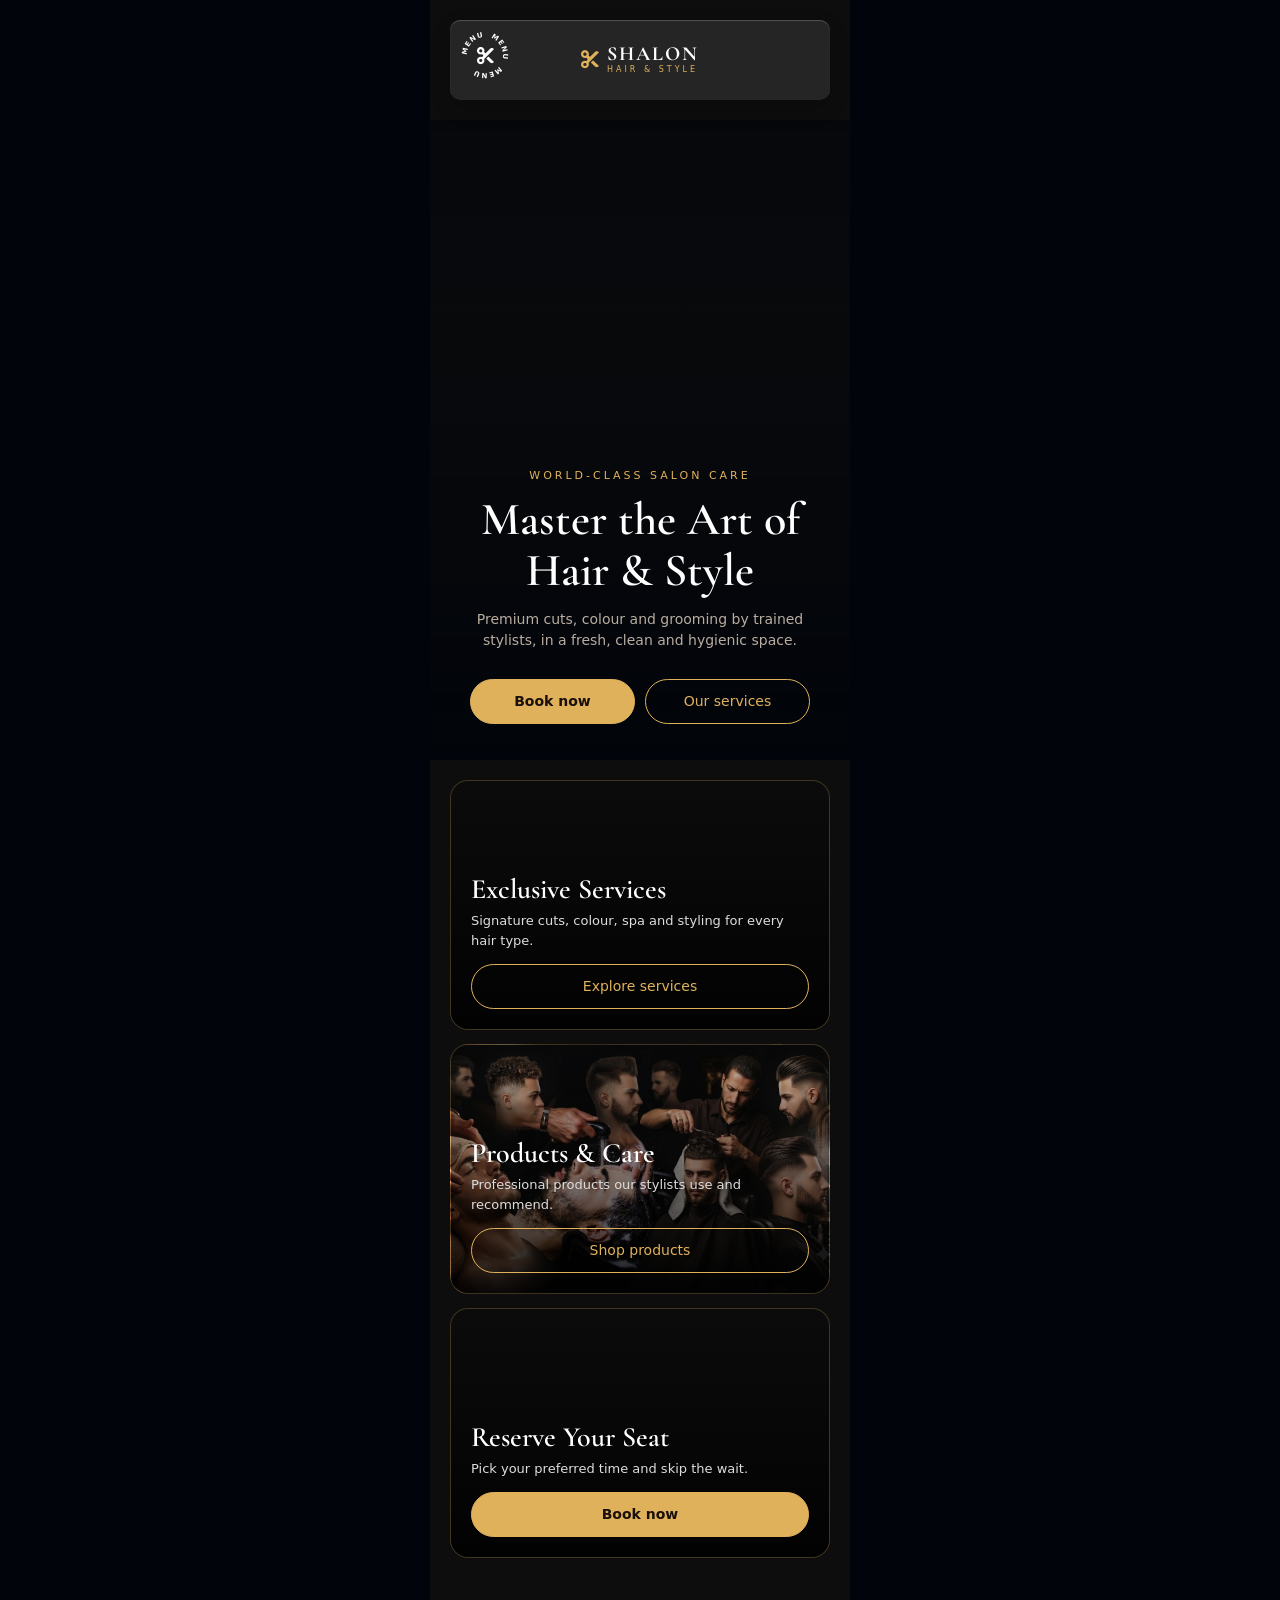
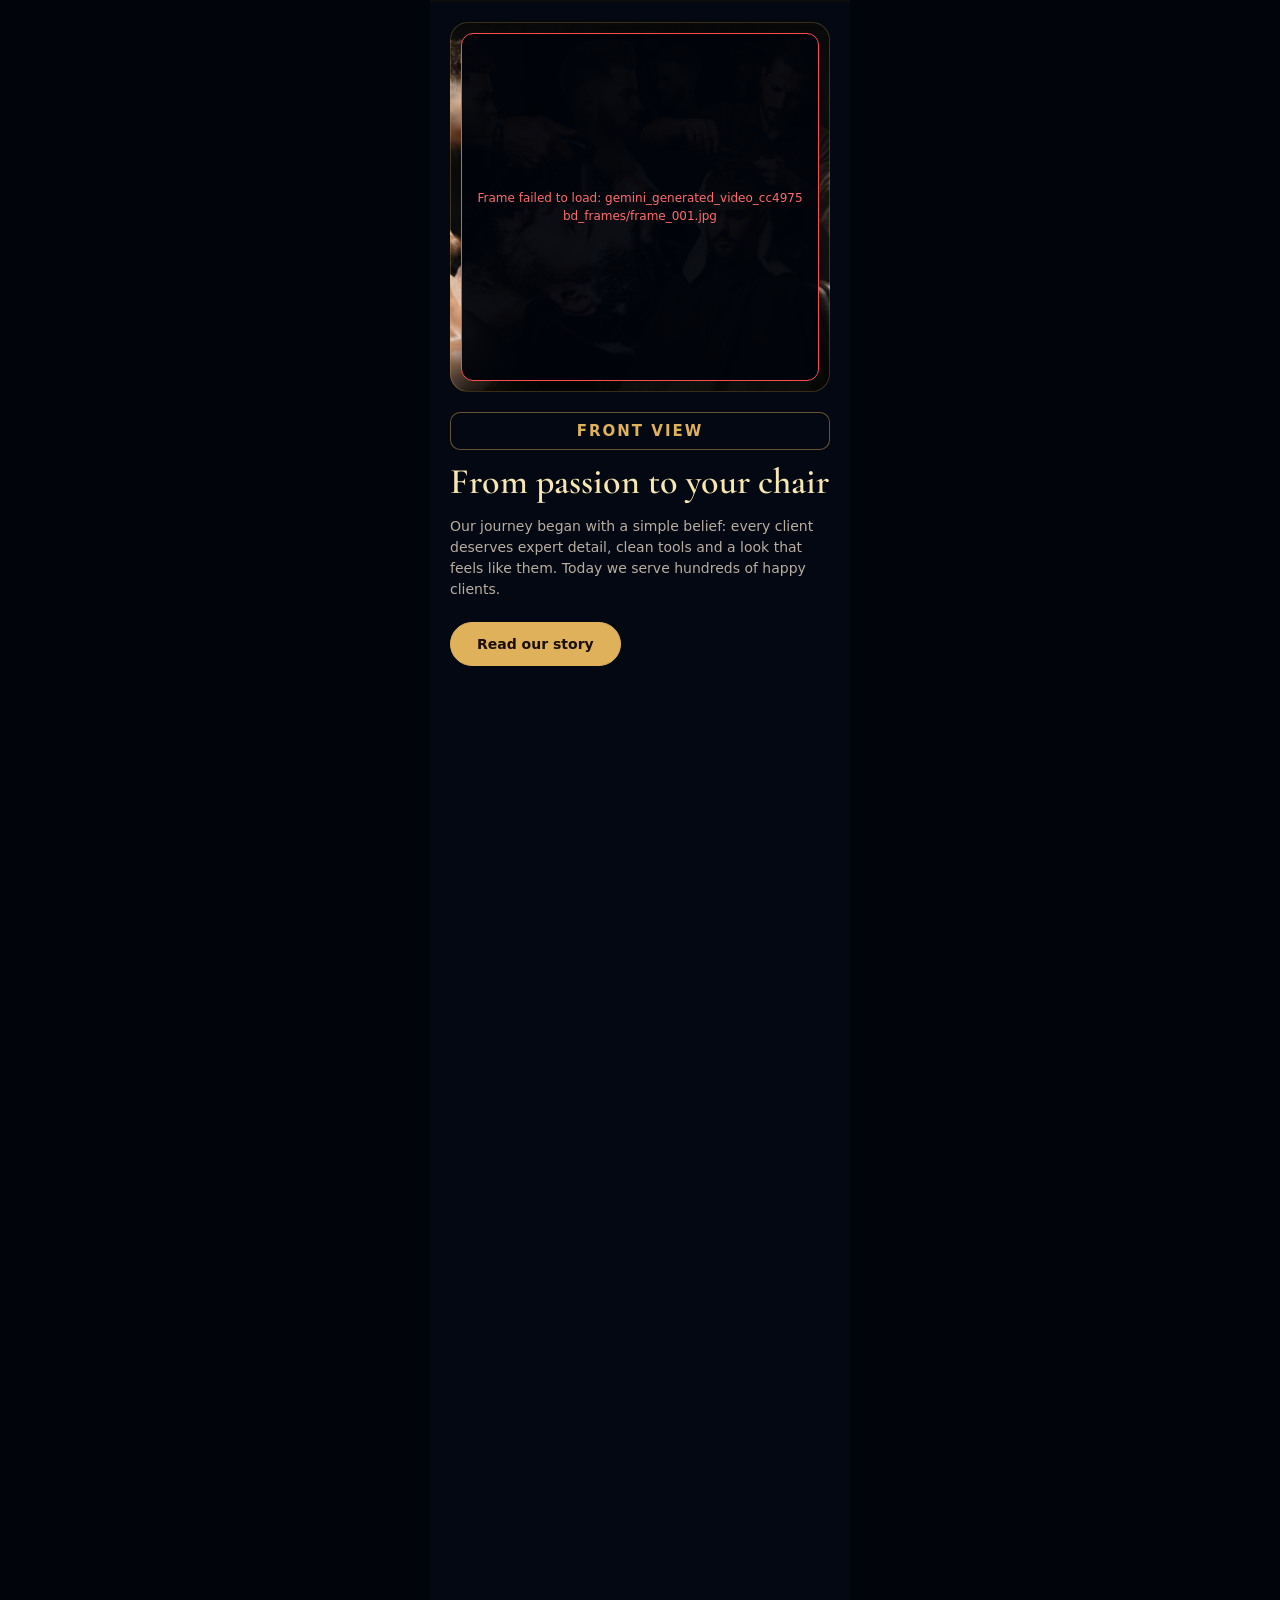
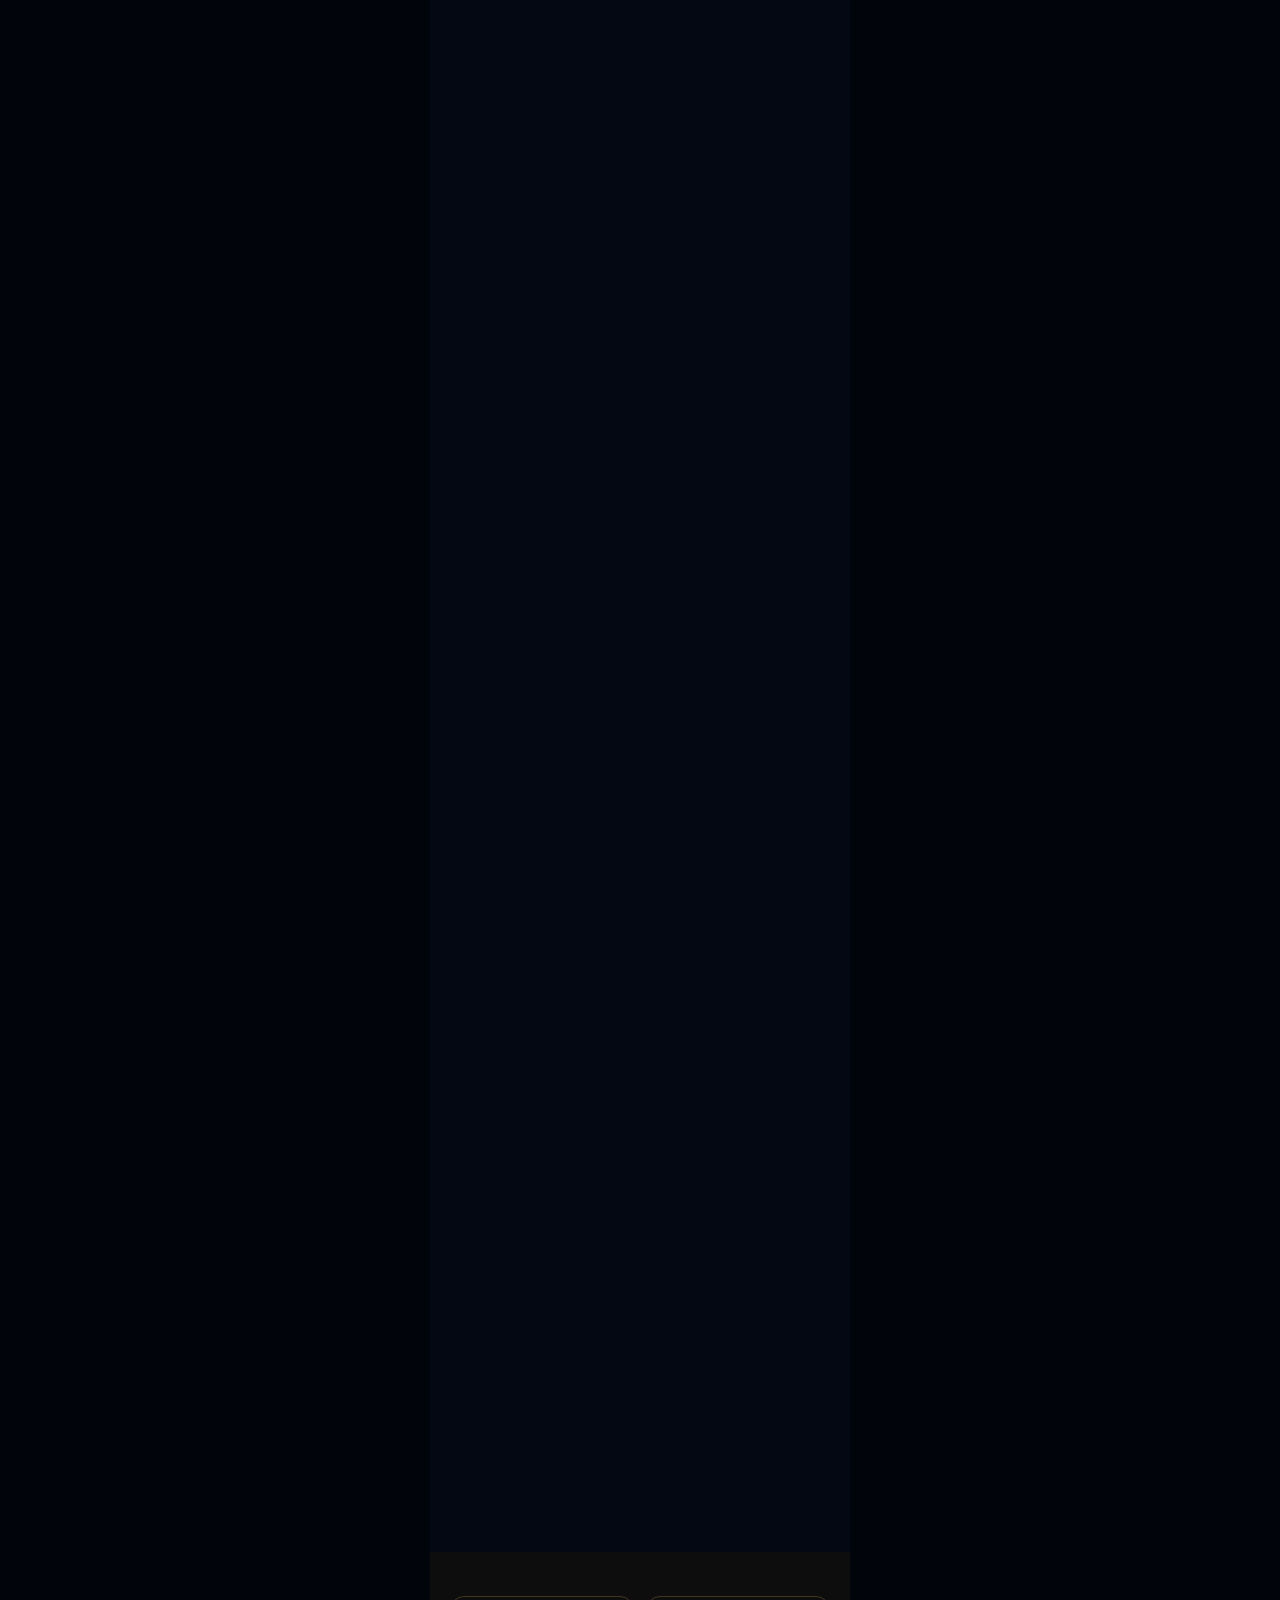
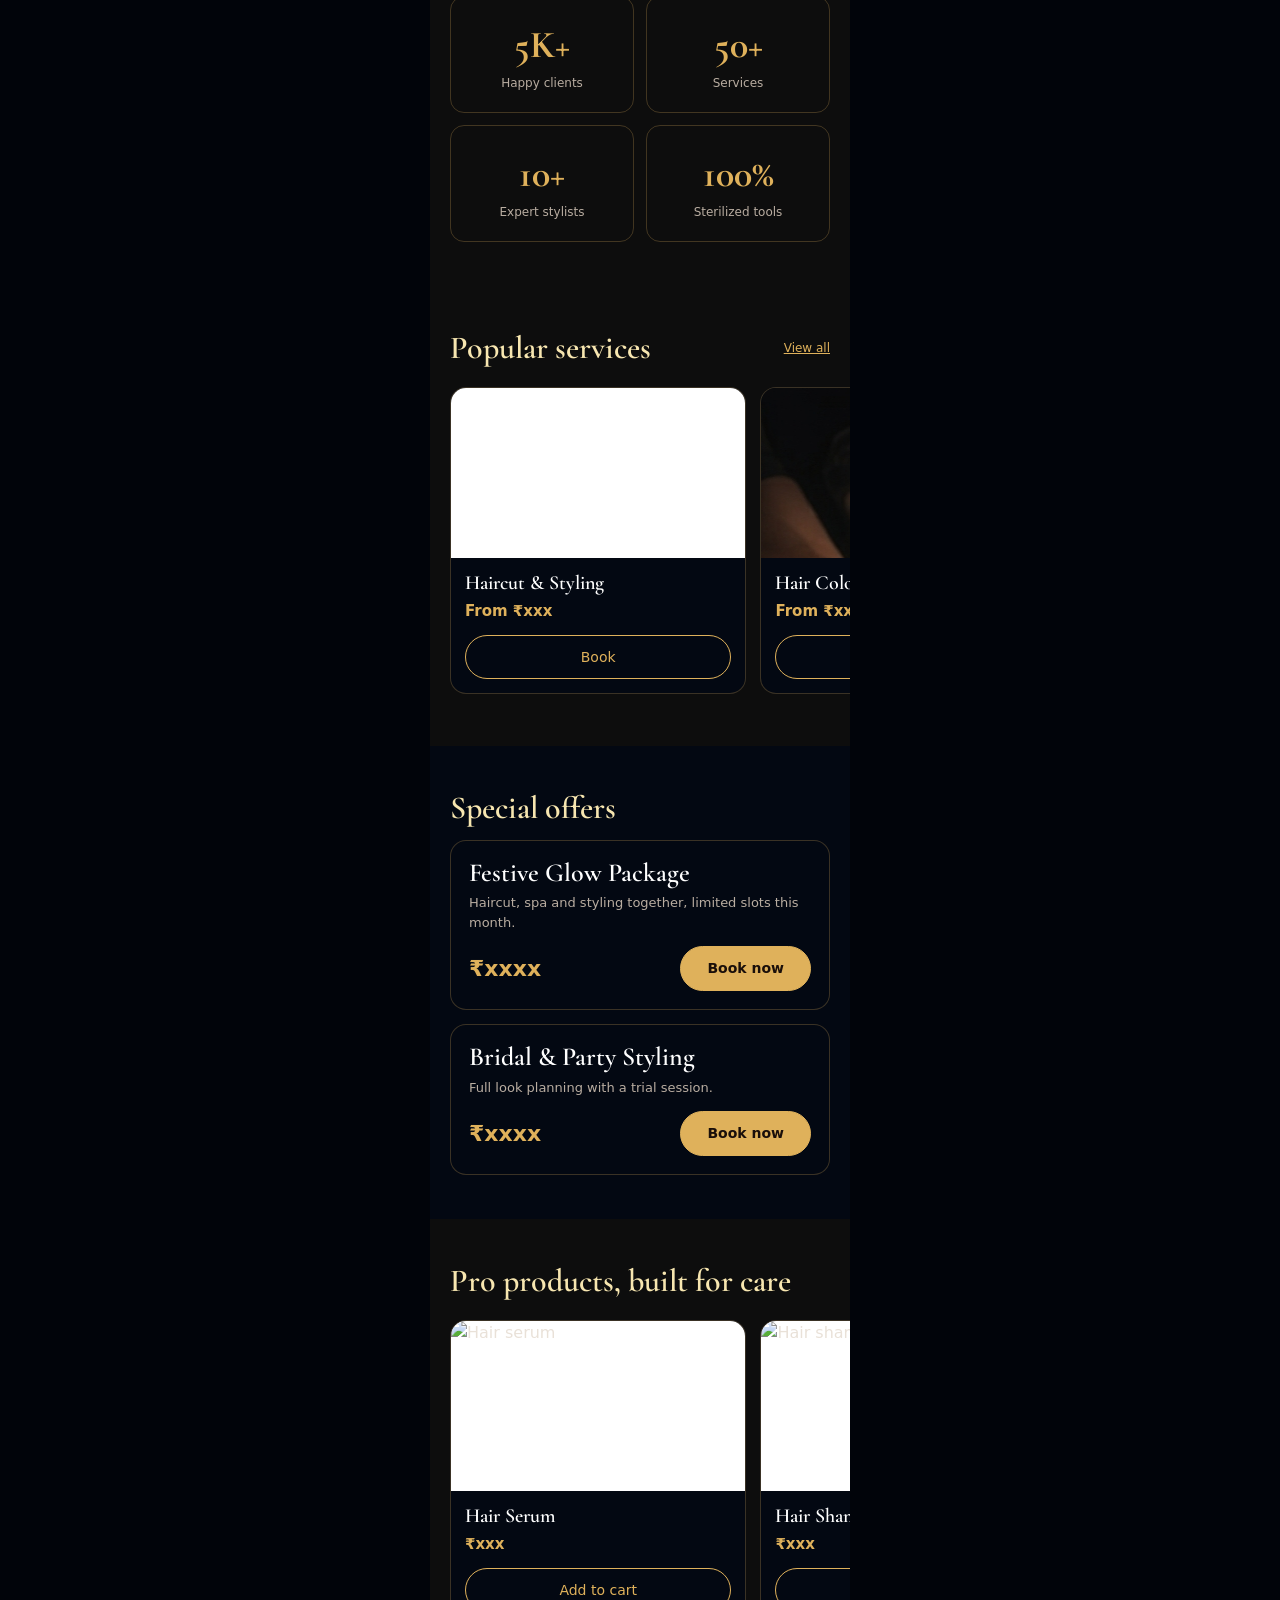
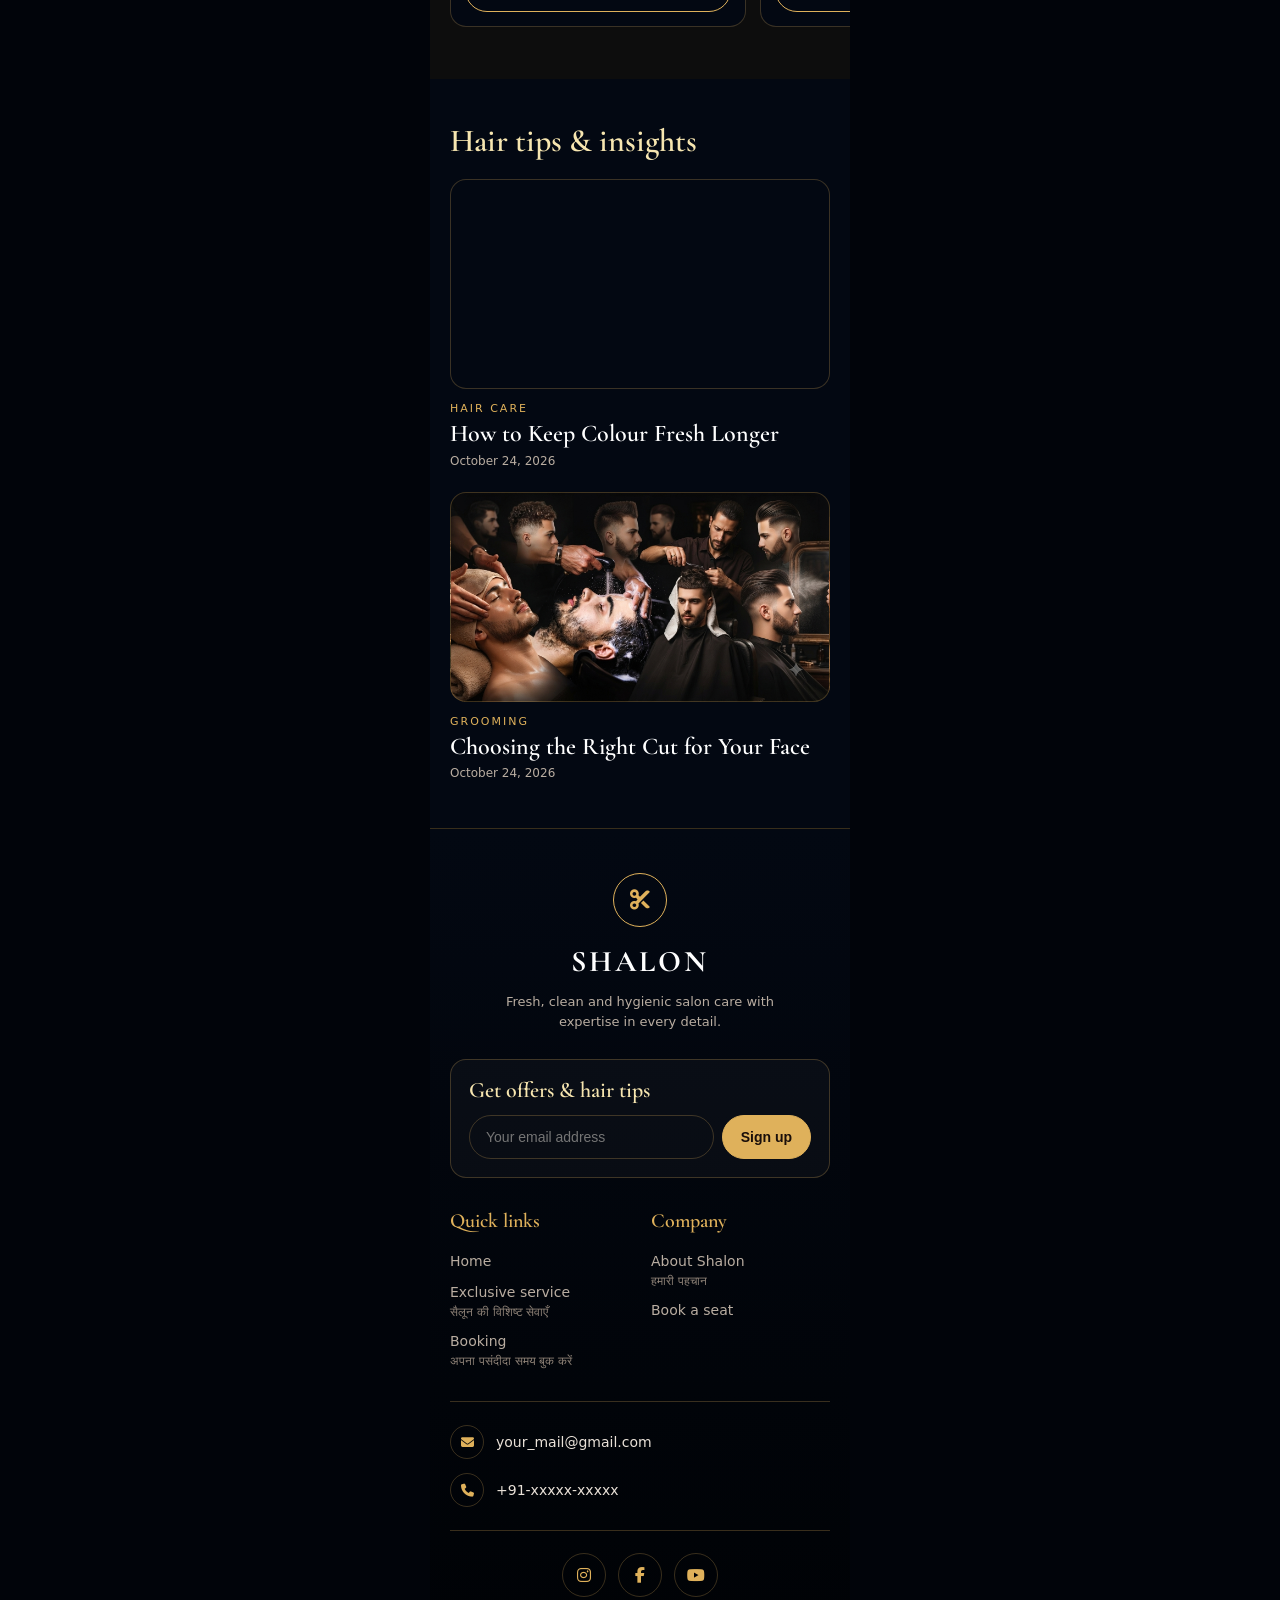
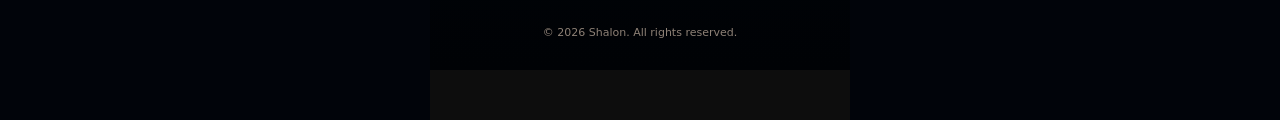
==== index.html @ 7b1ffd06 "Add files via upload" ====
<!DOCTYPE html>
<html lang="en">
<head>
<meta charset="UTF-8">
<meta name="viewport" content="width=device-width, initial-scale=1.0">
<title>Salon Website</title>
<link rel="stylesheet" href="https://cdnjs.cloudflare.com/ajax/libs/font-awesome/6.4.0/css/all.min.css">
<link rel="stylesheet" href="salon.css">
<link rel="preconnect" href="https://fonts.googleapis.com">
<link rel="preconnect" href="https://fonts.gstatic.com" crossorigin>
<link href="https://fonts.googleapis.com/css2?family=Cormorant+Garamond:ital,wght@0,500;0,600;1,500&family=Molle:ital@1&display=swap" rel="stylesheet">
<style>
:root{
  --bg:#01040a; --bg2:#030812; --gold:#dfb15b; --cream:#f7e6b0;
  --text:#e9e1d8; --muted:#b9ada1; --line:rgba(223,177,91,.25);
}
*{box-sizing:border-box}
body{margin:0 auto;max-width:420px;width:100%;background:var(--bg);color:var(--text);font-family:system-ui,-apple-system,"Segoe UI",sans-serif;line-height:1.5}
img{max-width:100%;display:block}
a{color:inherit}
h1,h2,h3{font-family:"Cormorant Garamond","Times New Roman",serif;font-weight:600;margin:0;line-height:1.1}
.mobile-container{width:100%;max-width:420px;margin:0 auto;overflow-x:clip}

/* ===== BRAND LOGO INSIDE NAVBAR ===== */
.brand-nav{
  max-width:420px;position:fixed;top:14px;left:50%;transform:translateX(-50%);
  z-index:999;text-decoration:none;text-align:center;
  display:flex;align-items:center;gap:8px;
}
.brand-nav i{color:var(--gold);font-size:18px}
.brand-nav b{display:block;font-family:"Cormorant Garamond",serif;font-size:20px;color:#fff;letter-spacing:2px;line-height:1}
.brand-nav small{display:block;font-size:8px;letter-spacing:3px;color:var(--gold)}

section{padding:44px 20px}
.btn{display:inline-block;padding:13px 26px;border-radius:40px;font-size:14px;text-decoration:none;border:1px solid var(--gold);color:var(--gold);cursor:pointer}
.btn.solid{background:var(--gold);color:#1a0f0a;font-weight:600}
.btn.block{display:block;text-align:center;width:100%}
.lead{color:var(--muted);font-size:14px;margin:14px 0 22px}

/* ===== HERO ===== */
.hero{position:relative;min-height:640px;padding:110px 20px 36px;display:flex;flex-direction:column;justify-content:flex-end;text-align:center;overflow:hidden}
.hero video::-webkit-media-controls,.hero video::-webkit-media-controls-start-playback-button,.hero video::-webkit-media-controls-overlay-play-button,.hero video::-webkit-media-controls-panel{display:none!important;-webkit-appearance:none;opacity:0}
.hero video{position:absolute;inset:0;width:100%;height:100%;object-fit:cover;pointer-events:none;z-index:0}
.hero::after{content:"";position:absolute;inset:0;background:linear-gradient(180deg,rgba(1,4,10,.55) 0%,rgba(1,4,10,.35) 35%,rgba(1,4,10,.95) 100%);z-index:1}
.hero>*:not(video){position:relative;z-index:2}
.hero small{letter-spacing:3px;font-size:11px;color:var(--gold)}
.hero h1{font-size:46px;color:#fff;margin:10px 0 0}
.hero .btns{display:flex;gap:10px;justify-content:center;margin-top:6px}

/* ===== 3 CARDS ===== */
.cards{display:grid;gap:14px;padding-top:20px}
.card{position:relative;height:250px;border-radius:18px;overflow:hidden;display:flex;flex-direction:column;justify-content:flex-end;padding:20px;border:1px solid var(--line);background-size:cover;background-position:center}
.card::before{content:"";position:absolute;inset:0;background:linear-gradient(rgba(0,0,0,.15),rgba(0,0,0,.85))}
.card>*{position:relative}
.card h2{font-size:28px;color:#fff}
.card p{font-size:13px;color:#ddd;margin:6px 0 14px}
.c1{background-image:url('https://images.unsplash.com/photo-1522337360788-8b13dee7a37e?auto=format&fit=crop&w=600&q=80')}
.c2{background-image:url('1791623026520.png')}
.c3{background-image:url('https://thumbs.dreamstime.com/b/elegant-hair-salon-interior-design-modern-luxury-clean-lines-minimalist-style-bright-space-natural-light-mirrors-chairs-stylish-389998034.jpg')}

/* ===== STORY ===== */
.story{background:var(--bg2)}
.story .img{height:300px;border-radius:18px;background:url('1791623026520.png') center/cover;margin-bottom:22px;border:1px solid var(--line)}
.story .img#storyFrames{background-color:#000;background-size:cover;background-position:center;background-repeat:no-repeat}
.story h2{font-size:36px;color:var(--cream)}
.story p{color:var(--muted);font-size:14px}

/* ===== STORY SCROLL-DRIVEN FRAME ANIMATION ===== */
#storySection{
  position:relative;
  height:350vh;
  padding:0 20px;
  background:var(--bg2);
  box-sizing:border-box;
}
#storySection .story-sticky{
  position:-webkit-sticky;
  position:sticky;
  top:104px;
  padding-top:20px;
  padding-bottom:24px;
  width:100%;
  box-sizing:border-box;
}
#storySection .img#storyFrames{
  position:relative;
  height:370px;
  width:100%;
  border-radius:18px;
  border:1px solid var(--line);
  overflow:hidden;
  background-color:#000;
  margin-bottom:20px;
  box-sizing:border-box;
}
#storySection #storyCanvas{
  width:100%;
  height:100%;
  display:block;
  border-radius:17px;
}
#storySection .story-view-label{
  display:block !important;
  position:relative !important;
  z-index:20 !important;
  width:100%;
  min-height:38px;
  margin:0 0 12px;
  padding:8px 12px;
  color:#dfb15b !important;
  background:#030812 !important;
  border:1px solid rgba(223,177,91,.45);
  border-radius:10px;
  font-size:19px !important;
  font-weight:700 !important;
  letter-spacing:2px;
  text-transform:uppercase;
  text-align: center;
  line-height:20px;
  opacity:1 !important;
  visibility:visible !important;
}
#storySection .story-debug{
  position:absolute;
  top:10px;
  right:10px;
  background:rgba(0,0,0,.75);
  color:#00ff88;
  font-family:ui-monospace,SFMono-Regular,Menlo,Monaco,Consolas,monospace;
  font-size:11px;
  padding:4px 8px;
  border-radius:6px;
  border:1px solid rgba(0,255,136,.3);
  pointer-events:none;
  z-index:10;
}
#storySection .story-error{
  position:absolute;
  inset:10px;
  display:flex;
  align-items:center;
  justify-content:center;
  padding:12px;
  text-align:center;
  color:#ff6b6b;
  background:rgba(1,4,10,.95);
  border:1px solid #ff4d4d;
  border-radius:12px;
  font-size:12px;
  word-break:break-all;
  z-index:11;
}
@media (max-height:640px){
  #storySection .story-sticky{top:88px;padding-top:10px}
  #storySection .img#storyFrames{height:min(320px,48vh);margin-bottom:14px}
  #storySection h2{font-size:30px}
}

/* ===== STATS ===== */
.stats{display:grid;grid-template-columns:1fr 1fr;gap:12px}
.stat{border:1px solid var(--line);border-radius:14px;padding:20px 14px;text-align:center}
.stat b{font-family:"Cormorant Garamond",serif;font-size:38px;color:var(--gold);display:block}
.stat span{font-size:12px;color:var(--muted)}

/* ===== SLIDERS ===== */
.head{display:flex;justify-content:space-between;align-items:end;gap:10px;margin-bottom:6px}
.head h2{font-size:32px;color:var(--cream)}
.head a{font-size:12px;color:var(--gold);white-space:nowrap}
.rail{display:flex;gap:14px;overflow-x:auto;scroll-snap-type:x mandatory;padding:16px 20px 8px;margin:0 -20px;scrollbar-width:none}
.rail::-webkit-scrollbar{display:none}
.item{flex:0 0 78%;scroll-snap-align:start;border:1px solid var(--line);border-radius:16px;background:var(--bg2);overflow:hidden}
.item .pic{height:170px;background:#fff;display:flex;align-items:center;justify-content:center;overflow:hidden}
.item .pic img{width:100%;height:100%;object-fit:contain;object-position:center}
.item .body{padding:14px}
.item h3{font-size:20px;color:#fff}
.item .price{color:var(--gold);font-weight:600;margin:6px 0 12px;font-size:15px}
.event{border:1px solid var(--line);border-radius:16px;padding:18px;background:var(--bg2);margin-top:14px}
.event h3{font-size:26px;color:#fff}
.event p{font-size:13px;color:var(--muted);margin:6px 0 14px}
.event .row{display:flex;justify-content:space-between;align-items:center;gap:10px}
.event .row b{font-size:22px;color:var(--gold)}

/* ===== BLOG ===== */
.post{display:block;text-decoration:none;margin-top:20px}
.post .pic{height:210px;border-radius:16px;background-size:cover;background-position:center;border:1px solid var(--line)}
.post small{display:block;margin-top:12px;font-size:11px;letter-spacing:2px;color:var(--gold)}
.post h3{font-size:24px;color:#fff;margin-top:4px}
.post span{font-size:12px;color:var(--muted)}

/* ===== FOOTER ===== */
.footer{background:linear-gradient(180deg,var(--bg2),#000205);border-top:1px solid var(--line);padding:44px 22px 28px}
.f-brand{text-align:center}
.f-brand .mark{width:54px;height:54px;border:1px solid var(--gold);border-radius:50%;display:grid;place-items:center;margin:0 auto 12px;color:var(--gold);font-size:20px}
.f-brand b{display:block;font-family:"Cormorant Garamond",serif;font-size:30px;color:#fff;letter-spacing:3px}
.f-brand p{font-size:13px;color:var(--muted);margin:8px auto 0;max-width:280px}
.f-news{margin:28px 0;padding:18px;border:1px solid var(--line);border-radius:16px;background:rgba(255,255,255,.03)}
.f-news h3{font-size:22px;color:var(--cream);margin-bottom:12px}
.news{display:flex;gap:8px}
.news input{flex:1;min-width:0;padding:13px 16px;border-radius:40px;border:1px solid var(--line);background:transparent;color:#fff;font-size:14px}
.news .btn{padding:13px 18px}
.news input:focus-visible,.btn:focus-visible,a:focus-visible{outline:2px solid var(--gold);outline-offset:2px}
.f-cols{display:grid;grid-template-columns:1fr 1fr;gap:22px;margin-bottom:26px}
.f-cols h4{font-family:"Cormorant Garamond",serif;font-size:20px;color:var(--gold);margin:0 0 10px;font-weight:600}
.f-cols ul,.f-contact{list-style:none;margin:0;padding:0}
.f-cols li{padding:5px 0;font-size:14px}
.f-cols a{text-decoration:none;color:var(--muted)}
.f-cols a:hover{color:var(--gold)}
.f-cols small{display:block;font-size:12px;color:#8d8176}
.f-contact{border-top:1px solid var(--line);border-bottom:1px solid var(--line);padding:16px 0;margin-bottom:22px}
.f-contact li{display:flex;align-items:center;gap:12px;padding:7px 0;font-size:14px;color:var(--text)}
.f-contact i{width:34px;height:34px;border-radius:50%;border:1px solid var(--line);display:grid;place-items:center;color:var(--gold);font-size:13px;flex:none}
.social{display:flex;justify-content:center;gap:12px;margin:0 0 6px}
.social a{width:44px;height:44px;border:1px solid var(--line);border-radius:50%;display:grid;place-items:center;color:var(--gold);text-decoration:none}
.social a:hover{background:var(--gold);color:#1a0f0a}
.copy{text-align:center;font-size:11px;color:#8d8176;margin:22px 0 0}


/* ===== ALIGNMENT FIXES ===== */
html,body{overflow-x:clip}
.mobile-container{position:relative}
section,.footer{padding-left:20px;padding-right:20px}
.brand-nav{width:max-content;height:44px;top:12px;left:50%;right:auto;margin:0;pointer-events:auto}
.brand-nav span{text-align:left}
.btn{display:inline-flex;align-items:center;justify-content:center;text-align:center;line-height:1.2;min-height:44px}
.btn.block{display:flex;width:100%}
.hero{align-items:center}
.hero h1,.hero small,.hero .lead{max-width:340px;margin-left:auto;margin-right:auto}
.hero .btns{width:100%;max-width:340px}
.hero .btns .btn{flex:1}
.head{align-items:center}
.head h2{text-align:left}
.cards{padding-top:20px}
.card{align-items:stretch}
.card h2,.card p{text-align:left}
.story h2,.story .lead{text-align:left}
.stats{align-items:stretch}
.stat{display:flex;flex-direction:column;justify-content:center}
.rail{align-items:stretch;padding-left:20px;padding-right:20px;scroll-padding-left:20px}
.rail::after{content:"";flex:0 0 6px}
.item{display:flex;flex-direction:column}
.item .body{display:flex;flex-direction:column;flex:1}
.item .price{margin-bottom:auto;padding-bottom:12px}
.event .row{align-items:center}
.event .row .btn{flex:none;min-width:120px}
.post h3,.post small,.post span{text-align:left}
.news{align-items:stretch}
.news .btn{flex:none;min-height:0}
.f-cols>div{min-width:0}
.f-contact li{justify-content:flex-start}

/* ===== FIX: salon.css conflicts (footer + navbar) ===== */
.footer{display:flex;flex-direction:column;flex-wrap:nowrap;align-items:stretch;width:100%;height:auto}
.footer>*{width:100%;flex:none}
.f-cols{display:grid}
.f-contact{display:block}
.social{display:flex}
.news{display:flex}
.hero{padding-top:50px}
.nv{width:calc(100% - 30px);max-width:380px;margin:0;left:50%;transform:translateX(-50%)}
.nvc{width:calc(100% - 20px);max-width:390px}
.brand-nav{position:absolute;top:50%;left:50%;right:auto;transform:translate(-50%,-50%);height:auto;max-width:none;width:max-content}
</style>
</head>
<body>
<div class="mobile-container">

  <!-- NAVBAR (same as before) + BRAND LOGO -->
  <nav class="nv">
    <div class="nvmn" id="nvmn">
      <div class="menu-circle">
        <svg viewBox="0 0 100 100">
          <defs><path id="menuPath" d="M50,50 m-36,0 a36,36 0 1,1 72,0 a36,36 0 1,1 -72,0"/></defs>
          <text><textPath href="#menuPath">MENUㅤ ㅤ MENU ㅤㅤ MENU</textPath></text>
        </svg>
        <i class="fa-solid fa-scissors"></i>
      </div>
    </div>
    <a href="index.html" class="brand-nav" aria-label="Salon home">
      <i class="fa-solid fa-scissors"></i>
      <span><b>SHALON</b><small>HAIR &amp; STYLE</small></span>
    </a>
  </nav>
  <nav class="nvc" id="menuPanel">
    <a href="#" class="close-btn" id="menuClose">&times;</a>
    <div class="nvcb"><a href="index.html" class="nvch"><h1 class="nvchh">HOME</h1></a></div>
    <div class="nvcb"><a href="special.html" class="nvch"><h1 class="nvchh">EXCLUSIVE SERVICE</h1></a></div>
    <div class="nvcb"><a href="booking.html" class="nvch"><h1 class="nvchh">BOOKING PAGE</h1></a></div>
    <div class="nvcb"><a href="SALON DETAIL.html" class="nvch"><h1 class="nvchh">About Shalon</h1></a></div>
  </nav>
  <div class="gpn"></div>

  <!-- HERO -->
  <header class="hero">
    <video id="heroVideo" autoplay muted loop playsinline webkit-playsinline preload="auto" disablepictureinpicture disableremoteplayback controlslist="nodownload nofullscreen noremoteplayback" tabindex="-1" aria-hidden="true"><source src="gemini_generated_video_5a569663.mp4" type="video/mp4"></video>
    <small>WORLD-CLASS SALON CARE</small>
    <h1>Master the Art of Hair &amp; Style</h1>
    <p class="lead">Premium cuts, colour and grooming by trained stylists, in a fresh, clean and hygienic space.</p>
    <div class="btns">
      <a href="booking.html" class="btn solid">Book now</a>
      <a href="special.html" class="btn">Our services</a>
    </div>
  </header>

  <!-- 3 CARDS -->
  <section class="cards">
    <article class="card c1">
      <h2>Exclusive Services</h2>
      <p>Signature cuts, colour, spa and styling for every hair type.</p>
      <a href="special.html" class="btn block">Explore services</a>
    </article>
    <article class="card c2">
      <h2>Products &amp; Care</h2>
      <p>Professional products our stylists use and recommend.</p>
      <a href="special.html" class="btn block">Shop products</a>
    </article>
    <article class="card c3">
      <h2>Reserve Your Seat</h2>
      <p>Pick your preferred time and skip the wait.</p>
      <a href="booking.html" class="btn solid block">Book now</a>
    </article>
  </section>

  <!-- STORY (225 frame scroll animation) -->
  <section class="story" id="storySection">
    <div class="story-sticky" id="storySticky">
      <div class="img" id="storyFrames" role="img" aria-label="Salon stylist at work">
        <canvas id="storyCanvas"></canvas>
        <div id="storyDbg" class="story-debug" style="display:none;"></div>
        <div id="storyErr" class="story-error" style="display:none;"></div>
      </div>
      <div id="storyViewLabel" class="story-view-label" aria-live="polite" style="display:block!important;position:relative!important;z-index:20!important;width:100%;min-height:38px;margin:0 0 12px;padding:8px 12px;color:#dfb15b!important;background:#030812!important;border:1px solid rgba(223,177,91,.45);border-radius:10px;font-size:15px!important;font-weight:700!important;line-height:20px;letter-spacing:2px;text-transform:uppercase;visibility:visible!important;opacity:1!important;">
        Front view
      </div>
      <div class="story-content">
        <h2>From passion to your chair</h2>
        <p class="lead">Our journey began with a simple belief: every client deserves expert detail, clean tools and a look that feels like them. Today we serve hundreds of happy clients.</p>
        <a href="SALON DETAIL.html" class="btn solid">Read our story</a>
      </div>
    </div>
  </section>

  <!-- STATS -->
  <section>
    <div class="stats">
      <div class="stat"><b>5K+</b><span>Happy clients</span></div>
      <div class="stat"><b>50+</b><span>Services</span></div>
      <div class="stat"><b>10+</b><span>Expert stylists</span></div>
      <div class="stat"><b>100%</b><span>Sterilized tools</span></div>
    </div>
  </section>

  <!-- SERVICES RAIL -->
  <section>
    <div class="head"><h2>Popular services</h2><a href="special.html">View all</a></div>
    <div class="rail">
      <div class="item"><div class="pic" style="background-image:url('https://images.unsplash.com/photo-1522337360788-8b13dee7a37e?auto=format&fit=crop&w=600&q=80')"></div><div class="body"><h3>Haircut &amp; Styling</h3><div class="price">From ₹xxx</div><a href="booking.html" class="btn block">Book</a></div></div>
      <div class="item"><div class="pic" style="background-image:url('1791623026520.png')"></div><div class="body"><h3>Hair Colour</h3><div class="price">From ₹xxx</div><a href="booking.html" class="btn block">Book</a></div></div>
      <div class="item"><div class="pic" style="background-image:url('https://thumbs.dreamstime.com/b/elegant-hair-salon-interior-design-modern-luxury-clean-lines-minimalist-style-bright-space-natural-light-mirrors-chairs-stylish-389998034.jpg')"></div><div class="body"><h3>Beard &amp; Grooming</h3><div class="price">From ₹xxx</div><a href="booking.html" class="btn block">Book</a></div></div>
    </div>
  </section>

  <!-- OFFERS / EVENTS -->
  <section class="story">
    <div class="head"><h2>Special offers</h2></div>
    <div class="event"><h3>Festive Glow Package</h3><p>Haircut, spa and styling together, limited slots this month.</p><div class="row"><b>₹xxxx</b><a href="booking.html" class="btn solid">Book now</a></div></div>
    <div class="event"><h3>Bridal &amp; Party Styling</h3><p>Full look planning with a trial session.</p><div class="row"><b>₹xxxx</b><a href="booking.html" class="btn solid">Book now</a></div></div>
  </section>

  <!-- PRODUCTS RAIL -->
  <section>
    <div class="head"><h2>Pro products, built for care</h2></div>
    <div class="rail">
      <div class="item"><div class="pic"><img src="https://cdn.fynd.com/v2/falling-surf-7c8bb8/fyprod/wrkr/products/pictures/item/free/original/000000000494474609/dKJJhAcTXdD-000000000494474609_1.jpg" alt="Hair serum" loading="lazy"></div><div class="body"><h3>Hair Serum</h3><div class="price">₹xxx</div><a href="special.html" class="btn block">Add to cart</a></div></div>
      <div class="item"><div class="pic"><img src="https://sfycdn.speedsize.com/56385b25-4e17-4a9a-9bec-c421c18686fb/beminimalist.co/cdn/shop/files/Artboard_1_copy_13_1.jpg?crop=center&amp;height=1260&amp;v=1776762556&amp;width=840" alt="Hair shampoo" loading="lazy"></div><div class="body"><h3>Hair Shampoo</h3><div class="price">₹xxx</div><a href="special.html" class="btn block">Add to cart</a></div></div>
      <div class="item"><div class="pic"><img src="https://images-static.nykaa.com/media/catalog/product/e/d/eddc22fOLAPL00000002_1.png?tr=w-344,h-344,cm-pad_resize" alt="Hair conditioner" loading="lazy"></div><div class="body"><h3>Hair Conditioner</h3><div class="price">₹xxx</div><a href="special.html" class="btn block">Add to cart</a></div></div>
      <div class="item"><div class="pic"><img src="https://m.media-amazon.com/images/I/81DycYsQi0L.jpg" alt="Beard oil" loading="lazy"></div><div class="body"><h3>Beard Oil</h3><div class="price">₹xxx</div><a href="special.html" class="btn block">Add to cart</a></div></div>
    </div>
  </section>

  <!-- BLOG -->
  <section class="story">
    <div class="head"><h2>Hair tips &amp; insights</h2></div>
    <a href="#" class="post"><div class="pic" style="background-image:url('https://images.unsplash.com/photo-1522337360788-8b13dee7a37e?auto=format&fit=crop&w=600&q=80')"></div><small>HAIR CARE</small><h3>How to Keep Colour Fresh Longer</h3><span>October 24, 2026</span></a>
    <a href="#" class="post"><div class="pic" style="background-image:url('1791623026520.png')"></div><small>GROOMING</small><h3>Choosing the Right Cut for Your Face</h3><span>October 24, 2026</span></a>
  </section>

  <!-- FOOTER -->
  <footer class="footer">
    <div class="f-brand">
      <div class="mark"><i class="fa-solid fa-scissors"></i></div>
      <b>SHALON</b>
      <p>Fresh, clean and hygienic salon care with expertise in every detail.</p>
    </div>

    <div class="f-news">
      <h3>Get offers &amp; hair tips</h3>
      <form class="news" onsubmit="return false">
        <input type="email" placeholder="Your email address" aria-label="Email address">
        <button class="btn solid" type="submit">Sign up</button>
      </form>
    </div>

    <div class="f-cols">
      <div>
        <h4>Quick links</h4>
        <ul>
          <li><a href="index.html">Home</a></li>
          <li><a href="special.html">Exclusive service<small>सैलून की विशिष्ट सेवाएँ</small></a></li>
          <li><a href="booking.html">Booking<small>अपना पसंदीदा समय बुक करें</small></a></li>
        </ul>
      </div>
      <div>
        <h4>Company</h4>
        <ul>
          <li><a href="SALON DETAIL.html">About Shalon<small>हमारी पहचान</small></a></li>
          <li><a href="booking.html">Book a seat</a></li>
        </ul>
      </div>
    </div>

    <ul class="f-contact">
      <li><i class="fa-solid fa-envelope"></i> your_mail@gmail.com</li>
      <li><i class="fa-solid fa-phone"></i> +91-xxxxx-xxxxx</li>
    </ul>

    <div class="social">
      <a href="#" aria-label="Instagram"><i class="fa-brands fa-instagram"></i></a>
      <a href="#" aria-label="Facebook"><i class="fa-brands fa-facebook-f"></i></a>
      <a href="#" aria-label="YouTube"><i class="fa-brands fa-youtube"></i></a>
    </div>
    <p class="copy">© 2026 Shalon. All rights reserved.</p>
  </footer>

</div>
<script src="salon.js"></script>

<!-- HERO VIDEO -->
<script>
(function(){
  var v=document.getElementById('heroVideo'); if(!v) return;
  v.muted=true; v.defaultMuted=true; v.loop=true; v.controls=false;
  v.setAttribute('muted',''); v.setAttribute('playsinline','');
  function go(){ var p=v.play(); if(p&&p.catch) p.catch(function(){}); }
  go();
  v.addEventListener('loadeddata',go);
  v.addEventListener('canplay',go);
  v.addEventListener('pause',function(){ if(!document.hidden) go(); });
  v.addEventListener('ended',function(){ v.currentTime=0; go(); });
  document.addEventListener('visibilitychange',function(){ if(!document.hidden) go(); });
  window.addEventListener('pageshow',go);
  ['touchstart','click','scroll'].forEach(function(e){
    window.addEventListener(e,function(){ if(v.paused) go(); },{once:true,passive:true});
  });
})();
</script>

<!-- STORY: 225 FRAME SCROLL ANIMATION (Canvas & Sticky Pin) -->
<script>
(function(){
  var TOTAL_FRAMES = 225;
  var DEBUG = false; // Set to true to view frame scrubber badge: "frame X/225 | loaded N"

  var section = document.getElementById('storySection');
  var stickyEl = document.getElementById('storySticky');
  var box = document.getElementById('storyFrames');
  var canvas = document.getElementById('storyCanvas');
  var dbgBadge = document.getElementById('storyDbg');
  var errBox = document.getElementById('storyErr');
  var viewLabel = document.getElementById('storyViewLabel');

  if(!section || !stickyEl || !box || !canvas) return;

  var ctx = canvas.getContext('2d');
  var frames = new Array(TOTAL_FRAMES);
  var loadedCount = 0;
  var currentFrameIndex = 1;
  var hasDrawnAny = false;
  var ticking = false;

  function getFramePath(i){
    return 'gemini_generated_video_cc4975bd_frames/frame_' + String(i).padStart(3,'0') + '.jpg';
  }

  function updateDebugBadge(frameNum){
    if(!dbgBadge) return;
    if(DEBUG){
      dbgBadge.style.display = 'block';
      dbgBadge.textContent = 'frame ' + frameNum + '/' + TOTAL_FRAMES + ' | loaded ' + loadedCount;
    } else {
      dbgBadge.style.display = 'none';
    }
  }

  function showError(failedSrc){
    if(!errBox) return;
    errBox.style.display = 'flex';
    errBox.textContent = 'Frame failed to load: ' + failedSrc;
  }

  function renderCover(img){
    if(!ctx || !img || !img.complete || img.naturalWidth === 0 || canvas.width === 0 || canvas.height === 0) return;

    var cw = canvas.width;
    var ch = canvas.height;
    var iw = img.naturalWidth;
    var ih = img.naturalHeight;

    var cRatio = cw / ch;
    var iRatio = iw / ih;

    var dw, dh, dx, dy;

    if(iRatio > cRatio){
      dh = ch;
      dw = iw * (ch / ih);
      dx = (cw - dw) / 2;
      dy = 0;
    } else {
      dw = cw;
      dh = ih * (cw / iw);
      dx = 0;
      dy = (ch - dh) / 2;
    }

    ctx.clearRect(0, 0, cw, ch);
    ctx.drawImage(img, dx, dy, dw, dh);
    hasDrawnAny = true;
  }

  function getNearestLoadedImage(targetNum){
    var targetIdx = targetNum - 1;
    if(frames[targetIdx] && frames[targetIdx].complete && frames[targetIdx].naturalWidth > 0){
      return frames[targetIdx];
    }
    for(var offset = 1; offset < TOTAL_FRAMES; offset++){
      var prev = targetIdx - offset;
      if(prev >= 0 && frames[prev] && frames[prev].complete && frames[prev].naturalWidth > 0){
        return frames[prev];
      }
      var next = targetIdx + offset;
      if(next < TOTAL_FRAMES && frames[next] && frames[next].complete && frames[next].naturalWidth > 0){
        return frames[next];
      }
    }
    return null;
  }

  function drawCurrentFrame(){
    var img = getNearestLoadedImage(currentFrameIndex);
    if(img){
      renderCover(img);
    }
    updateDebugBadge(currentFrameIndex);
  }

  function resizeCanvas(){
    var rect = box.getBoundingClientRect();
    var dpr = Math.min(window.devicePixelRatio || 1, 2);
    var w = rect.width || 380;
    var h = rect.height || 300;

    var newW = Math.round(w * dpr);
    var newH = Math.round(h * dpr);

    if(canvas.width !== newW || canvas.height !== newH){
      canvas.width = newW;
      canvas.height = newH;
      drawCurrentFrame();
    }
  }

  function loadSingleFrame(frameNum, onLoaded){
    var idx = frameNum - 1;
    if(frames[idx]){
      if(frames[idx].complete && onLoaded) onLoaded(frames[idx]);
      return;
    }

    var img = new Image();
    var src = getFramePath(frameNum);
    img.src = src;

    img.onload = function(){
      frames[idx] = img;
      loadedCount++;
      if(onLoaded) onLoaded(img);
      updateDebugBadge(currentFrameIndex);
      if(currentFrameIndex === frameNum || !hasDrawnAny){
        drawCurrentFrame();
      }
    };

    img.onerror = function(){
      showError(src);
    };

    frames[idx] = img;
  }

  function preloadRemainingFrames(){
    var nextIndex = 2;
    var BATCH_SIZE = 8;
    var BATCH_INTERVAL = 30;

    function nextBatch(){
      var count = 0;
      while(nextIndex <= TOTAL_FRAMES && count < BATCH_SIZE){
        loadSingleFrame(nextIndex);
        nextIndex++;
        count++;
      }
      if(nextIndex <= TOTAL_FRAMES){
        setTimeout(nextBatch, BATCH_INTERVAL);
      }
    }

    setTimeout(nextBatch, 50);
  }

  function updateScroll(){
    ticking = false;
    var rect = section.getBoundingClientRect();
    var stickyHeight = stickyEl.offsetHeight;
    var runway = rect.height - stickyHeight;
    if(runway <= 0) return;

    var stickyTop = parseFloat(window.getComputedStyle(stickyEl).top) || 104;
    var progress = Math.max(0, Math.min(1, (stickyTop - rect.top) / runway));
    var targetFrame = 1 + Math.round(progress * (TOTAL_FRAMES - 1));
    if(viewLabel){
      var viewIndex = Math.min(4, Math.floor((targetFrame - 1) / (TOTAL_FRAMES / 5)));
      viewLabel.textContent = ['Front view', 'Left view', 'Back view', 'Right view', 'Front view'][viewIndex];
    }

    if(targetFrame !== currentFrameIndex || !hasDrawnAny){
      currentFrameIndex = targetFrame;
      drawCurrentFrame();
    }
  }

  function onScroll(){
    if(!ticking){
      ticking = true;
      requestAnimationFrame(updateScroll);
    }
  }

  window.addEventListener('scroll', onScroll, {passive:true});
  document.addEventListener('scroll', onScroll, {passive:true});
  var mobileContainer = document.querySelector('.mobile-container');
  if(mobileContainer){
    mobileContainer.addEventListener('scroll', onScroll, {passive:true});
  }

  window.addEventListener('resize', function(){
    resizeCanvas();
    updateScroll();
  }, {passive:true});

  // Initialize
  resizeCanvas();
  updateDebugBadge(1);

  // Load Frame 1 first and show immediately
  loadSingleFrame(1, function(frame1Img){
    resizeCanvas();
    renderCover(frame1Img);
    updateScroll();
    preloadRemainingFrames();
  });

  // Initial scroll sync
  updateScroll();
})();
</script>
</body>
</html>
---- salon.css ----
* {
    margin: 0;
    padding: 0;
    box-sizing: border-box;
}

body {
    background: #1a1a1a;
    color: white;
    font-family: "Manrope", sans-serif;
    min-height: 100vh;
}

/* =-=-=-=-=-=-= NAV BAR =-=-=-=-=-=-= */
.mobile-container {
    width: 100%;
    max-width: 420px;
    min-height: 100vh;
    margin: auto;
    background: #0d0d0d;
    padding: 20px 0 50px;
    overflow-x: clip;
}
.nv{
    width:380px;
    height:80px;
    border-radius:10px;
    background:rgba(255,255,255,0.1);
    backdrop-filter:blur(7px);
    -webkit-backdrop-filter:blur(7px);
    box-shadow:0 8px 20px rgba(0,0,0,0.2),
    inset 0 1px 1px rgba(255,255,255,0.2);
    transition:0.3s ease;
    cursor:pointer;
    position:fixed;
    top:20px;
    z-index:1000;
    margin:0px 15px 0 15px;
    flex-shrink:0;;
}

.menu-circle{
    width:50px;
    height:50px;
    position:relative;
    display:flex;
    align-items:center;
    justify-content:center;
}

.menu-circle svg{
    width:100%;
    height:100%;
    animation:rotateMenu 10s linear infinite;
}

.menu-circle text{
    fill:white;
    font-size:14px;
    font-weight:700;
    letter-spacing:2px;
}

.menu-circle i{
    position:absolute;
    top:50%;
    left:50%;
    transform:translate(-50%,-50%);
    color:white;
    font-size:17px;
}

@keyframes rotateMenu{
    from{transform:rotate(0deg)}
    to{transform:rotate(360deg)}
}

.nvmn{
    width:50px;
    height:50px;
    margin:10px 0 10px 10px;
}

       .nvc{
    width:390px;
    height:auto;
    border-radius:10px;
    background:rgba(255,255,255,0.1);
    backdrop-filter:blur(7px);
    -webkit-backdrop-filter:blur(7px);
    box-shadow: 0 8px 20px rgba(0,0,0,0.2), inset 0 1px 1px rgba(255,255,255,0.2);
    position:fixed;
    top:20px;
    left:50%;
    transform:translateX(-50%) translateY(-20px);
    z-index:1000;
    overflow:hidden;
    padding-top:20px;
    opacity:0;
    visibility:hidden;
    pointer-events:none;
    transition: opacity 0.3s ease, transform 0.3s ease, visibility 0.3s ease;
}
.gpn {
    width: 100%;
    height: 120px;
    margin-top: -20px !important;
    position: relative;
    background-image: url("https://mrdapperblogger.wordpress.com/wp-content/uploads/2016/07/conradcollage.jpg");
    background-size: cover;
    background-position: center;
    background-repeat: no-repeat;
}

/* MENU OPEN */
.nvc.active{
    opacity:1;
    visibility:visible;
    pointer-events:auto;

    transform:translateX(-50%) translateY(0);
}


/* CLOSE BUTTON */

.close-btn{
    position:absolute;

    top:15px;
    right:20px;

    color:aliceblue;

    font-size:28px;
    font-weight:bold;

    text-decoration:none;

    cursor:pointer;

    z-index:1001;

    font-family:sans-serif;

    transition:0.2s ease;
}

.close-btn:hover{
    color:#ff6b6b;
}


/* MENU ITEMS */

.nvcb{
    width:100%;
    height:60px;
    text-align:center;
}

.nvch{
    text-decoration:none;
    color:aliceblue;
    font-size:30px;
}

.nvchh{
    font-size:25px;

    padding:20px 0;

    font-family:"Original Surfer", sans-serif;

    font-weight:400;
    font-style:normal;
     font-family: "Rubik Glitch Pop", system-ui;
  font-weight: 400;
  font-style: normal;
  color: #A7A7A7;
}

/* =-=-=-=-=-=  =-=-=-=-=-=-= */
.section-title {
    font-size: 14px;
    color: #aaa;
    margin-bottom: 8px;
    padding-left: 5px;
}

.prs {
    width: 100%;
    display: flex;
    justify-content: center;
    gap: 10px;
    margin-bottom: 20px;
}

.prsq {
    width: 110px;
    height: 80px;
    border-radius: 10px;
    background: rgba(255,255,255,0.1);
    backdrop-filter: blur(15px);
    -webkit-backdrop-filter: blur(15px);
    box-shadow: 0 8px 20px rgba(0,0,0,0.2), inset 0 1px 1px rgba(255,255,255,0.2);
    transition: 0.3s ease;
    cursor: pointer;
}

.prsq span {
    font-size: 18px;
}

.prsq h4 {
    font-size: 13px;
    font-weight: 600;
}

.prsq.active {
    transform: scale(1.16);
}

.date-selector {
    width: 100%;
    display: flex;
    gap: 8px;
    overflow-x: auto;
    padding: 5px;
    margin-bottom: 20px;
    scrollbar-width: none;
}

.date-selector::-webkit-scrollbar {
    display: none;
}

.date-box {
    min-width: 70px;
    height: 80px;
    border-radius: 12px;
    background: rgba(255,255,255,0.07);
    display: flex;
    flex-direction: column;
    justify-content: center;
    align-items: center;
    cursor: pointer;
    transition: 0.3s ease;
}

.date-box:hover {
    transform: scale(1.04);
}

.date-box.active {
    border: 1px solid greenyellow;
}

.date-box .day {
    font-size: 11px;
    color: greenyellow;
}

.date-box .date {
    font-size: 22px;
    font-weight: 700;
    margin: 2px 0;
}

.date-box .month {
    font-size: 11px;
    color: #aaa;
}

.bksc {
    width: 100%;
    display: flex;
    flex-wrap: wrap;
    justify-content: center;
    gap: 8px;
    margin-bottom: 15px;
}

.bks{
 width: 90px;
    height: 60px;
    border-radius: 10px;
    background: rgba(255,255,255,0.1);
    backdrop-filter: blur(15px);
    -webkit-backdrop-filter: blur(15px);
    box-shadow: 0 8px 20px rgba(0,0,0,0.2), inset 0 1px 1px rgba(255,255,255,0.2);
    transition: 0.3s ease;
    cursor: pointer;
}

.bks:hover{transform:scale(1.04);}

.bkp{
}

.bkth{
    font-family: "Bruno Ace SC", sans-serif;
    font-weight: 400;
    font-style: normal;
    padding: 5px 0 0 0 ;
    font-size:45px;

}

.bks.active{
border:.8px solid greenyellow;
box-shadow:inset 1px 1px 0 rgba(255,255,255,.40),inset 0 0 18px rgba(173,255,47,.08),0 0 12px rgba(173,255,47,.20);
}

.bks.booked{
background:rgba(255,0,0,.15);
border:1px solid red;
cursor:not-allowed;
pointer-events:none;
box-shadow:inset 1px 1px 0 rgba(255,255,255,.15),inset 0 0 18px rgba(255,0,0,.08),0 5px 15px rgba(255,0,0,.10);
}

.bks.booked .bkp{color:red;}
.bks.booked .bkth{color:rgba(255,255,255,.45);}

.bkp {
    font-size: 8px;
    padding-left: 7px;
    padding-top: 5px;
    color: greenyellow;
}

.bkth {
    font-size: 15px;
    text-align: center;
    margin-top: 4px;
    font-family: "WDXL Lubrifont SC", sans-serif;
    font-weight: 400;
}

/* SUMMARY PREVIEW BOX */
.summary-box {
    width: 100%;
    background: rgba(255, 255, 255, 0.05);
    border: 1px solid rgba(255, 255, 255, 0.1);
    border-radius: 12px;
    padding: 12px 15px;
    margin-bottom: 15px;
}

.summary-box h3 {
    font-size: 14px;
    color: greenyellow;
    margin-bottom: 6px;
}

.summary-box p {
    font-size: 12px;
    color: #ccc;
    margin-bottom: 3px;
}

.bkcr {
    width: 100%;
    height: 70px;
    display: flex;
    align-items: center;
    justify-content: flex-end;
    background: transparent;
}

.bkch {
    width: 150px;
    display: flex;
    align-items: center;
    justify-content: center;
}

.bkch h3 {
    font-size: 16px;
    font-weight: 400;
    white-space: nowrap;
}

.bkap {
    width: 100px;
    height: 40px;
    margin-right: 5px;
    display: flex;
    justify-content: center;
    align-items: center;
    border: none;
    border-radius: 10px;
    background: rgba(251,16,16,0.986);
    color: white;
    cursor: pointer;
    transition: 0.3s ease;
}

.bkap:hover {
    transform: scale(1.05);
}

.bkph {
    margin: 0;
    padding: 0;
    font-size: 16px;
    font-weight: 400;
}

/* CUSTOMER & PAYMENT POPUPS */
.customer-popup, .payment-popup {
    position: fixed;
    inset: 0;
    width: 100%;
    height: 100%;
    display: none;
    justify-content: center;
    align-items: center;
    padding: 20px;
    background: rgba(0,0,0,0.78);
    backdrop-filter: blur(10px);
    z-index: 9999;
}

.customer-box, .payment-box-container {
    width: 380px;
    max-width: 100%;
    min-height: 400px;
    padding: 25px 15px;
    border-radius: 20px;
    background: rgba(20,20,20,0.96);
    border: 1px solid rgba(255,255,255,0.2);
    position: relative;
    display: flex;
    flex-direction: column;
    align-items: center;
    justify-content: space-between;
}

.customer-close {
    position: absolute;
    right: 12px;
    top: 8px;
    width: 35px;
    height: 35px;
    border: none;
    background: transparent;
    color: white;
    font-size: 30px;
    cursor: pointer;
}

.customer-title {
    margin-top: 10px;
    font-size: 20px;
    font-weight: 700;
    color: white;
    text-align: center;
}

.customer-subtitle {
    margin-top: 4px;
    font-size: 12px;
    color: #999;
    text-align: center;
}

.bkif {
    width: 90%;
    display: flex;
    flex-direction: column;
    align-items: center;
    gap: 12px;
    margin-top: 10px;
}

.bkifi {
    width: 100%;
    height: 45px;
    border-radius: 12px;
    border: 1px solid gray;
    background-color: transparent;
    color: white;
    font-size: 15px;
    padding-left: 15px;
    outline: none;
}

.bkifi:focus {
    border: 1px solid greenyellow;
}

.bkifi::placeholder {
    color: gray;
}

.bkbtn {
    width: 60%;
    height: 42px;
    background-color: rgb(133,172,42);
    border: none;
    border-radius: 10px;
    cursor: pointer;
    transition: 0.3s ease;
    display: flex;
    justify-content: center;
    align-items: center;
    margin-top: 10px;
}

.bkbtn:hover {
    transform: scale(1.05);
}

.bkbtn h3 {
    color: #fff;
    font-size: 16px;
    font-weight: 700;
}

/* PAYMENT OPTIONS */
.bkpm {
    width: 90%;
    height: 80px;
    border: 1px solid rgb(93, 93, 93);
    border-radius: 10px;
    display: flex;
    cursor: pointer;
    transition: 0.3s ease;
    background: rgba(255,255,255,0.05);
}

.bkpm.selected {
    border: 2px solid greenyellow;
    box-shadow: 0 0 10px rgba(173, 255, 47, 0.3);
}

.bkplog {
    width: 75px;
    height: 100%;
    border-top-left-radius: 9px;
    border-bottom-left-radius: 9px;
    overflow: hidden;
    position: relative;
    background: #333;
}

.bkpmlimg {
    width: 100%;
    height: 100%;
    object-fit: cover;
    position: absolute;
}

.bkpd {
    width: calc(100% - 75px);
    height: 100%;
    padding: 10px 10px 0 12px;
}

.bkpdh {
    font-size: 14px;
    font-family: "Arya", sans-serif;
    font-weight: 700;
    color: #ff8437;
}

.bkpdh-sub {
    font-size: 11px;
    color: #ccc;
    font-family: "Arya", sans-serif;
}



/* = = = = = = = = = = = = = = = = = = = = = = 
            SPECIAL SERVICE
= = = = = = = = = = = = = = = = = = = = = =  */
  /* Hide Scrollbar */
.mobile-container::-webkit-scrollbar {
    display: none;
}
/* Top Header */
.header {
    padding: 15px;
    background-color: #0b0b0b;
    position: sticky;
    top: 0;
    z-index: 100;
    border-bottom: 1px solid #222;
}
.search-box {
    display: flex;
    align-items: center;
    background-color: #1a1a1a;
    padding: 10px 15px;
    border-radius: 4px;
    margin-bottom: 12px;
    color: #888;
    font-size: 14px;
}
.search-box span {
    margin-left: 8px;
    color: #aaa;
}
/* Navigation Tabs */
.nav-tabs {
    display: flex;
    gap: 20px;
    overflow-x: auto;
    white-space: nowrap;
    padding-bottom: 5px;
}
.nav-tabs::-webkit-scrollbar {
    display: none;
}
.tab {
    font-size: 12px;
    font-weight: bold;
    color: #777;
    cursor: pointer;
    text-transform: uppercase;
    letter-spacing: 1px;
}
.tab.active {
    color: #ffffff;
    border-bottom: 2px solid #ffffff;
    padding-bottom: 3px;
}
.pageif {
    width: 75%; /* Ise aap apne hisaab se 60% ya 70% bhi kar sakte hain */
    max-width: 400px; /* Ye ensure karega ki mobile screen par zyada bada na ho */
    height: auto;
    background-color: hsl(0, 0%, 4%);
    border-radius: 12px;
    overflow: hidden;
    border: 0.5px solid gray;
    margin: 60px auto 0;
    box-shadow: 0 0 20px rgba(133, 132, 132, 0.98);
}

.pagename {
    width: 100%;
    height: 65px;
    border-bottom: 0.5px solid gray;
    text-align: center;
    padding: 20px;
}

.pageh {
    font-family: "Goldman", sans-serif;
    font-weight: 400;
    font-size: 25px;
    color: greenyellow;
}

.hv {
    text-decoration: none;
}
/* Content Area */
.content {
    padding: 10px 15px 80px 15px;
    display: flex;
    flex-direction: column;
    gap: 15px;
}
/* 2x2 Image Grid Section */
.sec {
    width: 100%;
    display: flex;
    flex-wrap: wrap;
    gap: 4px;
}
.secp {
    width: calc(50% - 2px);
    height: 180px;
}
.secpimg {
    width: 100%;
    height: 100%;
    object-fit: cover;
    border-radius: 4px;
}
/* Banner Cards */
.banner-card {
    width: 100%;
    height: 160px;
    border-radius: 8px;
    position: relative;
    display: flex;
    align-items: flex-end;
    padding: 15px;
    background-size: cover;
    background-position: center;
    overflow: hidden;
}
/* Absolute Image Inside Banner for correct bg image display */
.banner-card img.bg-img {
    position: absolute;
    top: 0;
    left: 0;
    width: 100%;
    height: 100%;
    object-fit: cover;
    z-index: 0;
}
.banner-card::after {
    content: '';
    position: absolute;
    top: 0; left: 0; right: 0; bottom: 0;
    background: linear-gradient(to top, rgba(0,0,0,0.85), transparent);
    z-index: 1;
}
.banner-card.border-active {
    border: 2px solid greenyellow; /* Aap apne hisaab se color badal sakte hain */
}
.banner-content {
    position: relative;
    z-index: 2;
}
.banner-title {
    font-size: 14px;
    font-weight: bold;
    letter-spacing: 1px;
    text-transform: uppercase;
}

.banner-subtitle {
    font-size: 12px;
    color: #ccc;
    margin-top: 2px;
}
/* Section Dividers */
.section-title {
    text-align: center;
    font-size: 10px;
    color: #888;
    letter-spacing: 2px;
    margin: 5px 0;
    text-transform: uppercase;
}
/* Product Grid */
.product-grid {
    display: flex;
    gap: 10px;
}
.product-card {
    background-color: #161616;
    border-radius: 6px;
    padding: 10px;
    flex: 1;
    display: flex;
    flex-direction: column;
    align-items: center;
    text-align: center;
}
.product-name {
    font-size: 11px;
    color: #ddd;
    margin-bottom: 4px;
}
.product-price {
    font-size: 12px;
    font-weight: bold;
    color: #fff;
    margin-bottom: 8px;
}
.add-btn {
    width: 100%;
    background-color: transparent;
    border: 1px solid #444;
    color: #fff;
    padding: 6px;
    font-size: 10px;
    border-radius: 4px;
    cursor: pointer;
    text-transform: uppercase;
}
.add-btn:hover {
    background-color: #fff;
    color: #000;
}
/* Bottom Navigation Bar */
.bottom-nav {
    position: absolute;
    bottom: 0;
    left: 0;
    right: 0;
    height: 60px;
    background-color: #0b0b0b;
    border-top: 1px solid #222;
    display: flex;
    justify-content: space-around;
    align-items: center;
    z-index: 100;
}
.nav-item {
    display: flex;
    flex-direction: column;
    align-items: center;
    color: #777;
    font-size: 10px;
    cursor: pointer;
}
.nav-item.active {
    color: #ffffff;
}
.nav-item span.icon {
    font-size: 16px;
    margin-bottom: 2px;
}
.mnh{
    width: 100%;
    height: 240px;
    background: linear-gradient(to bottom, #522f1d5a, #000000);
}
.hew{
    width: 75%;
    height: 150px;
    margin: 50px auto 30px;
}
.hewr{
    margin: 20px 0 0 50px;
}
.hewrh{
    font-family: "Bonheur Royale", cursive;
    font-weight: 400;
    font-style: normal;
    font-size: 30px;
    color: rgb(0, 93, 254);
}
.hewhm{
    font-family: "Tauri", sans-serif;
    font-weight: 400;
    font-style: normal;
    padding: 5px 0 0 10px;  
    font-weight: bold;
    font-size: 20px;
    color: #4169E1;
}
.hewp{
    font-family: "Teko", sans-serif;
    font-optical-sizing: auto;
    font-weight: <weight>;
    font-style: normal;
    padding: 5px 0 0 0;
    letter-spacing: 1.3px;
}
/* Form Popup Overlay CSS */
.form-popup-overlay {
    position: fixed;
    inset: 0;
    width: 100%;
    height: 100%;
    background: rgba(0, 0, 0, 0.85);
    backdrop-filter: blur(8px);
    display: none; /* Shuru mein yeh hide rahega */
    justify-content: center;
    align-items: center;
    z-index: 9999;
    padding: 20px;
}

.form-container {
    width: 380px;
    max-width: 100%;
    padding: 25px 20px;
    border-radius: 20px;
    background: rgba(20, 20, 20, 0.96);
    border: 1px solid rgba(255, 255, 255, 0.2);
    box-shadow: 0 20px 60px rgba(0, 0, 0, 0.8);
    display: flex;
    flex-direction: column;
    align-items: center;
    position: relative;
}

.form-close {
    position: absolute;
    right: 15px;
    top: 12px;
    background: transparent;
    border: none;
    color: white;
    font-size: 28px;
    cursor: pointer;
}

.form-title {
    font-size: 20px;
    font-weight: 800;
    color: white;
    margin-bottom: 5px;
    text-transform: uppercase;
}

.form-subtitle {
    font-size: 12px;
    color: #999;
    margin-bottom: 20px;
    font-weight: 600;
}

.form-group {
    width: 100%;
    display: flex;
    flex-direction: column;
    gap: 15px;
    align-items: center;
}

.form-input,
.form-address {
    width: 90%;
    height: 48px;
    border-radius: 12px;
    border: 1px solid gray;
    background-color: transparent;
    color: white;
    font-size: 16px;
    padding-left: 15px;
    outline: none;
    font-weight: 600;
}

.form-address {
    height: 80px;
    padding: 12px 15px;
    resize: none;
}

.form-input:focus,
.form-address:focus {
    /* border: 1px solid greenyellow; */
}

.form-input::placeholder,
.form-address::placeholder {
    color: gray;
    font-weight: normal;
}

.form-btn {
    width: 70%;
    height: 45px;
    background-color: rgb(133, 172, 42);
    border: none;
    border-radius: 10px;
    cursor: pointer;
    color: white;
    font-size: 18px;
    font-weight: bold;
    margin-top: 10px;
    transition: 0.3s ease;
}

.form-btn:hover {
    transform: scale(1.05);
}

/* =====================================================
   PARTNER BRANDS SHOWCASE SECTION (LUXURY DARK-GOLD)
   ===================================================== */
:root {
    --pb-gold: #dfb15b;
    --pb-gold-light: #f7e6b0;
    --pb-gold-dark: #a97f33;
    --pb-gold-glow: rgba(223, 177, 91, 0.25);
    --pb-card-bg: rgba(255, 255, 255, 0.03);
    --pb-border: rgba(223, 177, 91, 0.18);
    --pb-border-hover: rgba(223, 177, 91, 0.6);
}

.partner-showcase-section {
    width: 100%;
    margin: 35px 0 20px 0;
    padding: 24px 0;
    position: relative;
    background: linear-gradient(180deg, rgba(13, 13, 13, 0) 0%, rgba(22, 17, 12, 0.6) 20%, rgba(18, 14, 10, 0.9) 80%, rgba(13, 13, 13, 0) 100%);
    box-sizing: border-box;
    overflow: hidden;
}

/* Header */
.partner-header {
    text-align: center;
    padding: 0 16px;
    margin-bottom: 20px;
}

.partner-badge {
    display: inline-flex;
    align-items: center;
    gap: 6px;
    background: rgba(223, 177, 91, 0.1);
    border: 1px solid rgba(223, 177, 91, 0.35);
    padding: 5px 14px;
    border-radius: 20px;
    margin-bottom: 10px;
    backdrop-filter: blur(8px);
    -webkit-backdrop-filter: blur(8px);
}

.partner-badge i {
    color: var(--pb-gold);
    font-size: 10px;
}

.partner-badge span {
    font-size: 9px;
    font-weight: 700;
    letter-spacing: 2px;
    color: var(--pb-gold-light);
    text-transform: uppercase;
    font-family: sans-serif;
}

.partner-title {
    font-size: 22px;
    font-weight: 700;
    letter-spacing: 1px;
    color: #ffffff;
    background: linear-gradient(135deg, #ffffff 30%, #dfb15b 70%, #f7e6b0 100%);
    -webkit-background-clip: text;
    -webkit-text-fill-color: transparent;
    margin-bottom: 6px;
    font-family: 'Times New Roman', serif;
    text-transform: uppercase;
}

.partner-subtitle {
    font-size: 11px;
    color: rgba(255, 255, 255, 0.6);
    line-height: 1.4;
    max-width: 310px;
    margin: 0 auto 12px;
    font-weight: 400;
}

.partner-divider {
    display: flex;
    align-items: center;
    justify-content: center;
    gap: 12px;
    margin-top: 4px;
}

.partner-divider .gold-line {
    width: 35px;
    height: 1px;
    background: linear-gradient(90deg, transparent, rgba(223, 177, 91, 0.5), transparent);
}

.partner-divider i {
    color: var(--pb-gold);
    font-size: 9px;
    opacity: 0.8;
}


.footer{
    width: 100%;
    height: auto;
    display: flex;
    flex-wrap: wrap;
    background: linear-gradient(180deg, rgba(30, 16, 10, 0.9) 0%, rgba(13, 6, 4, 0.4) 100%);
}
.roll{
    width: 100%;
    height: 100px;
    display: flex;
    flex-wrap: wrap;
    background: linear-gradient(180deg, rgba(30, 16, 10, 0.9) 0%, rgba(13, 6, 4, 0.4) 100%);
}
.rlb{
    width: 100%;
    height: 80px;
    display: flex;
    padding-left: 10px;
    flex-direction: column;
    flex-wrap: wrap;
    gap: 10px;
    background: transparent;
    margin: 10px 0 10px 0;

    animation: moveY 33s linear infinite alternate;
}
@keyframes moveY{
    from{
        transform: translateX(0);
    }
    to{
        transform: translateX(-100%);
    }
}
.rlbb{
    width: 80px;
    height: 80px;
    border: 1px solid #562f15;
    border-radius: 16%;
    position: relative;
}
.flimg{
    width: 100%;
    height: 100%;
    position: absolute;
    background-color: #fff;
    overflow: hidden;
    border-radius: 16%;
    border: none;
}
.fic{
    width: 90%;
    height: 70px;
    margin: 10px auto 10px auto;
    background-color: transparent;
    position: relative;
    display: flex;
}
.ficon{
    width: 50px;
    height: 50px;
    position: relative;
    border-radius: 36%;
    margin: auto;
    overflow: hidden;
}
.fp{
    width: 90%;
    height: auto;
    margin: auto;
    text-align: center; 
    background: transparent;
}
.fpp{
    font-weight: 90%;
    font-size: 16px;
    padding: 10px 0 10px 0;
    
    font-family: "Damion", cursive;
    font-weight: 400;
    font-style: normal;
}
.fps{
    text-decoration: none;
    color: #80756afd;
}
.det{
    width: 90%;
    height: auto;
    margin: auto;
}
.detp{
   font-size: 15px;
   margin: 10px 0 10px 0;
   color: #fcd698;
   font-family: "Kaushan Script", cursive;
  font-weight: 400;
  font-style: normal;
}
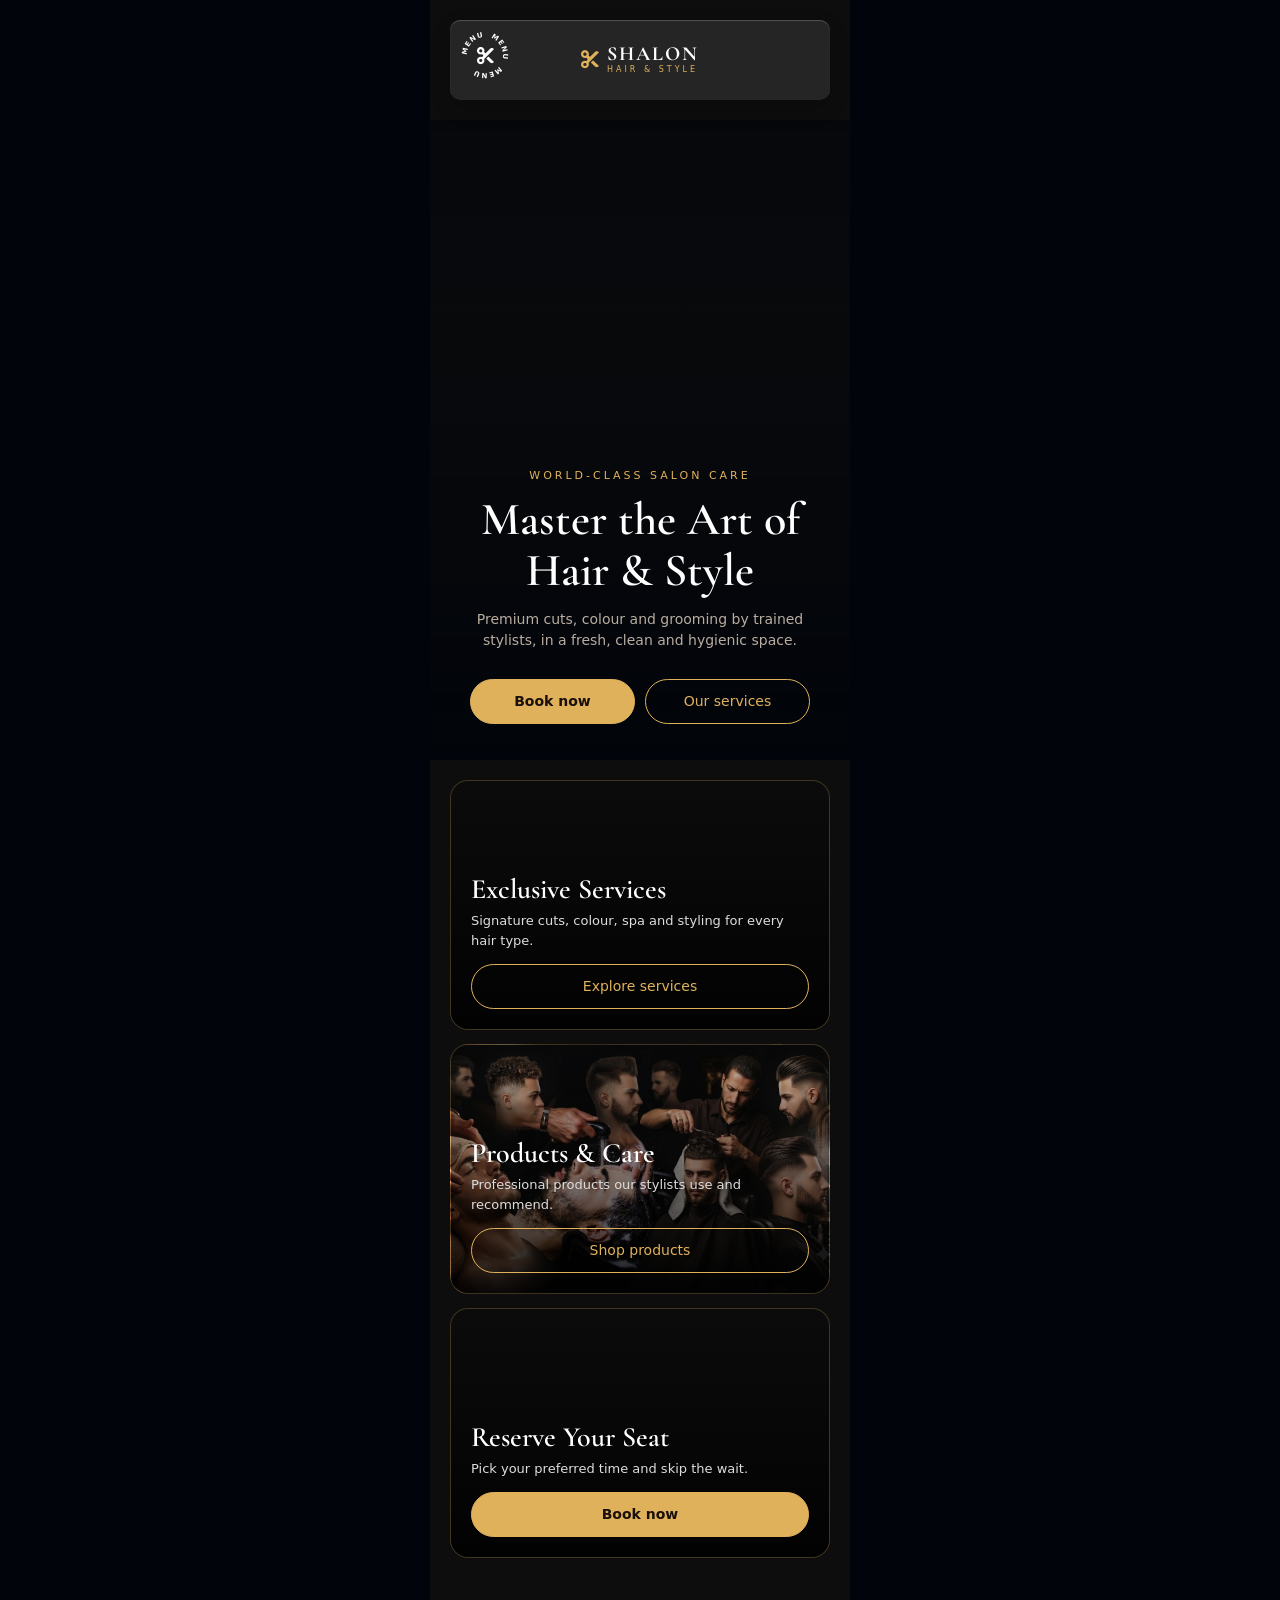
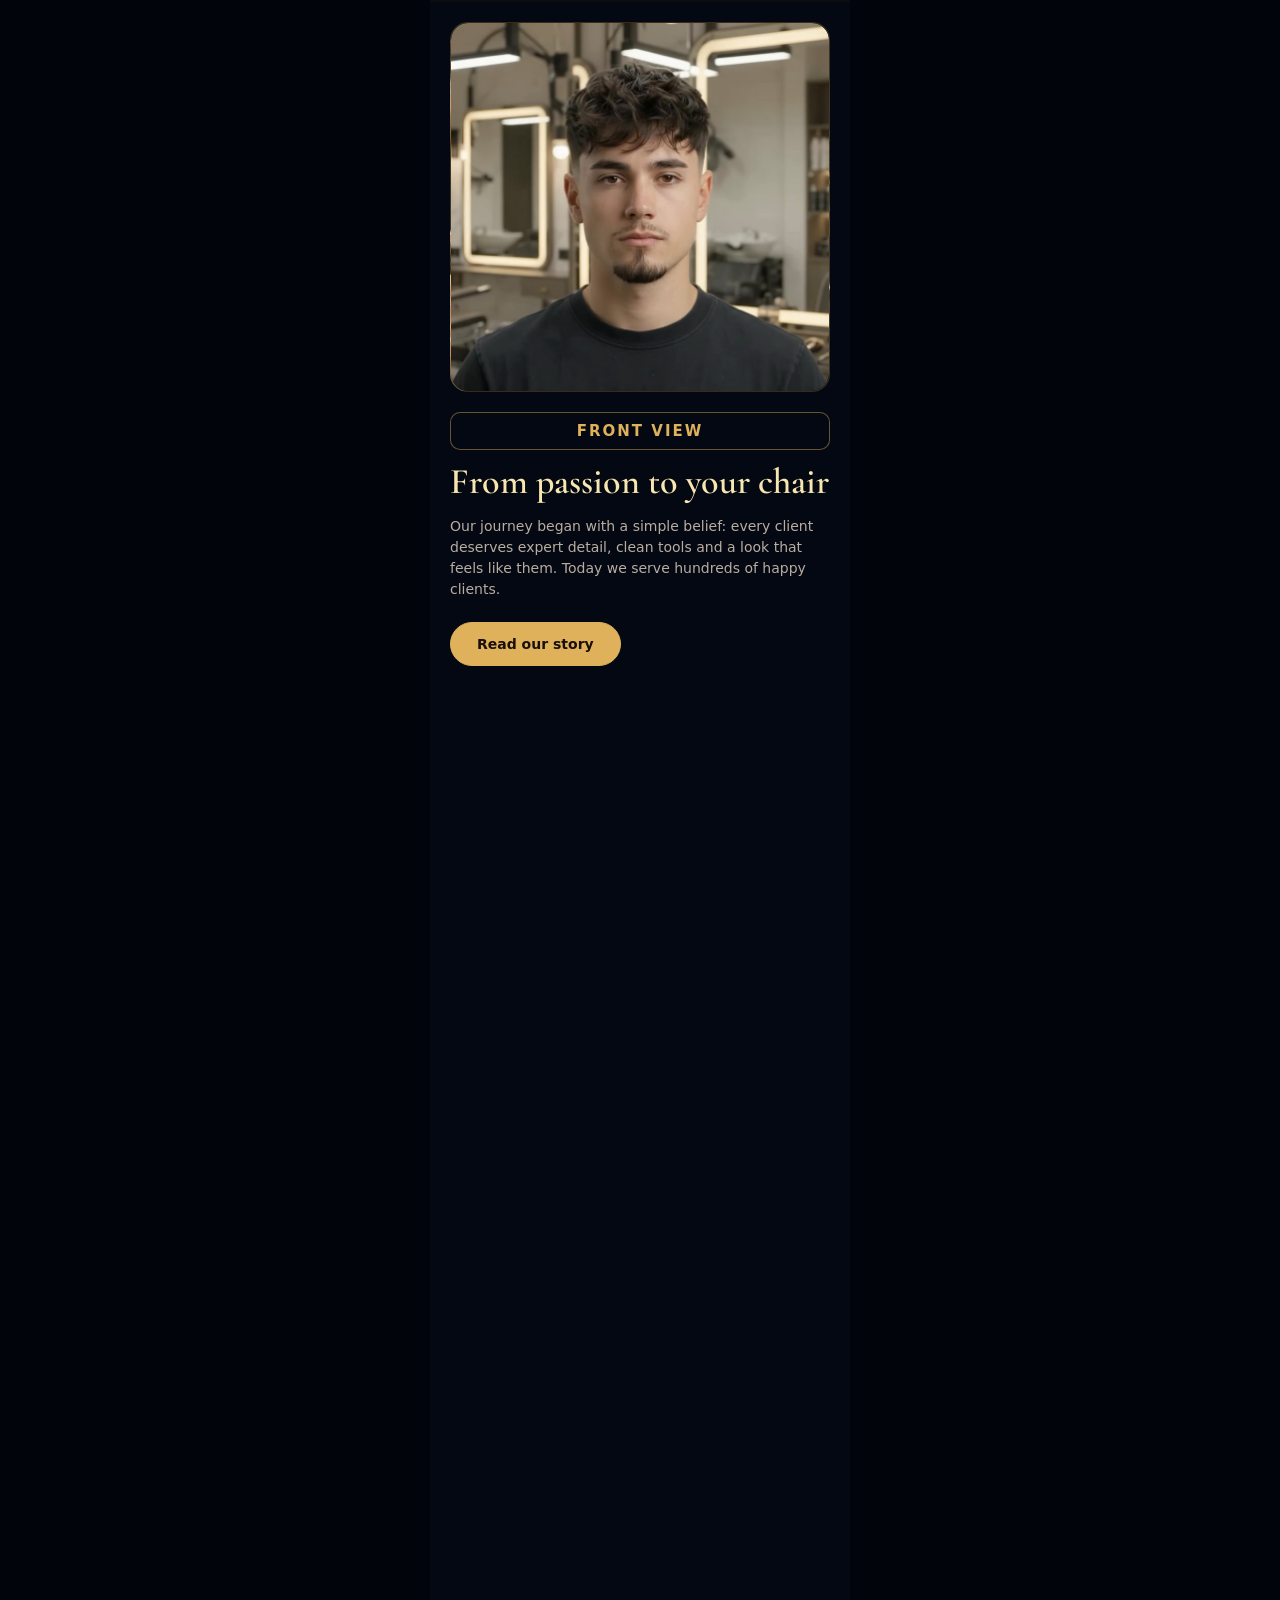
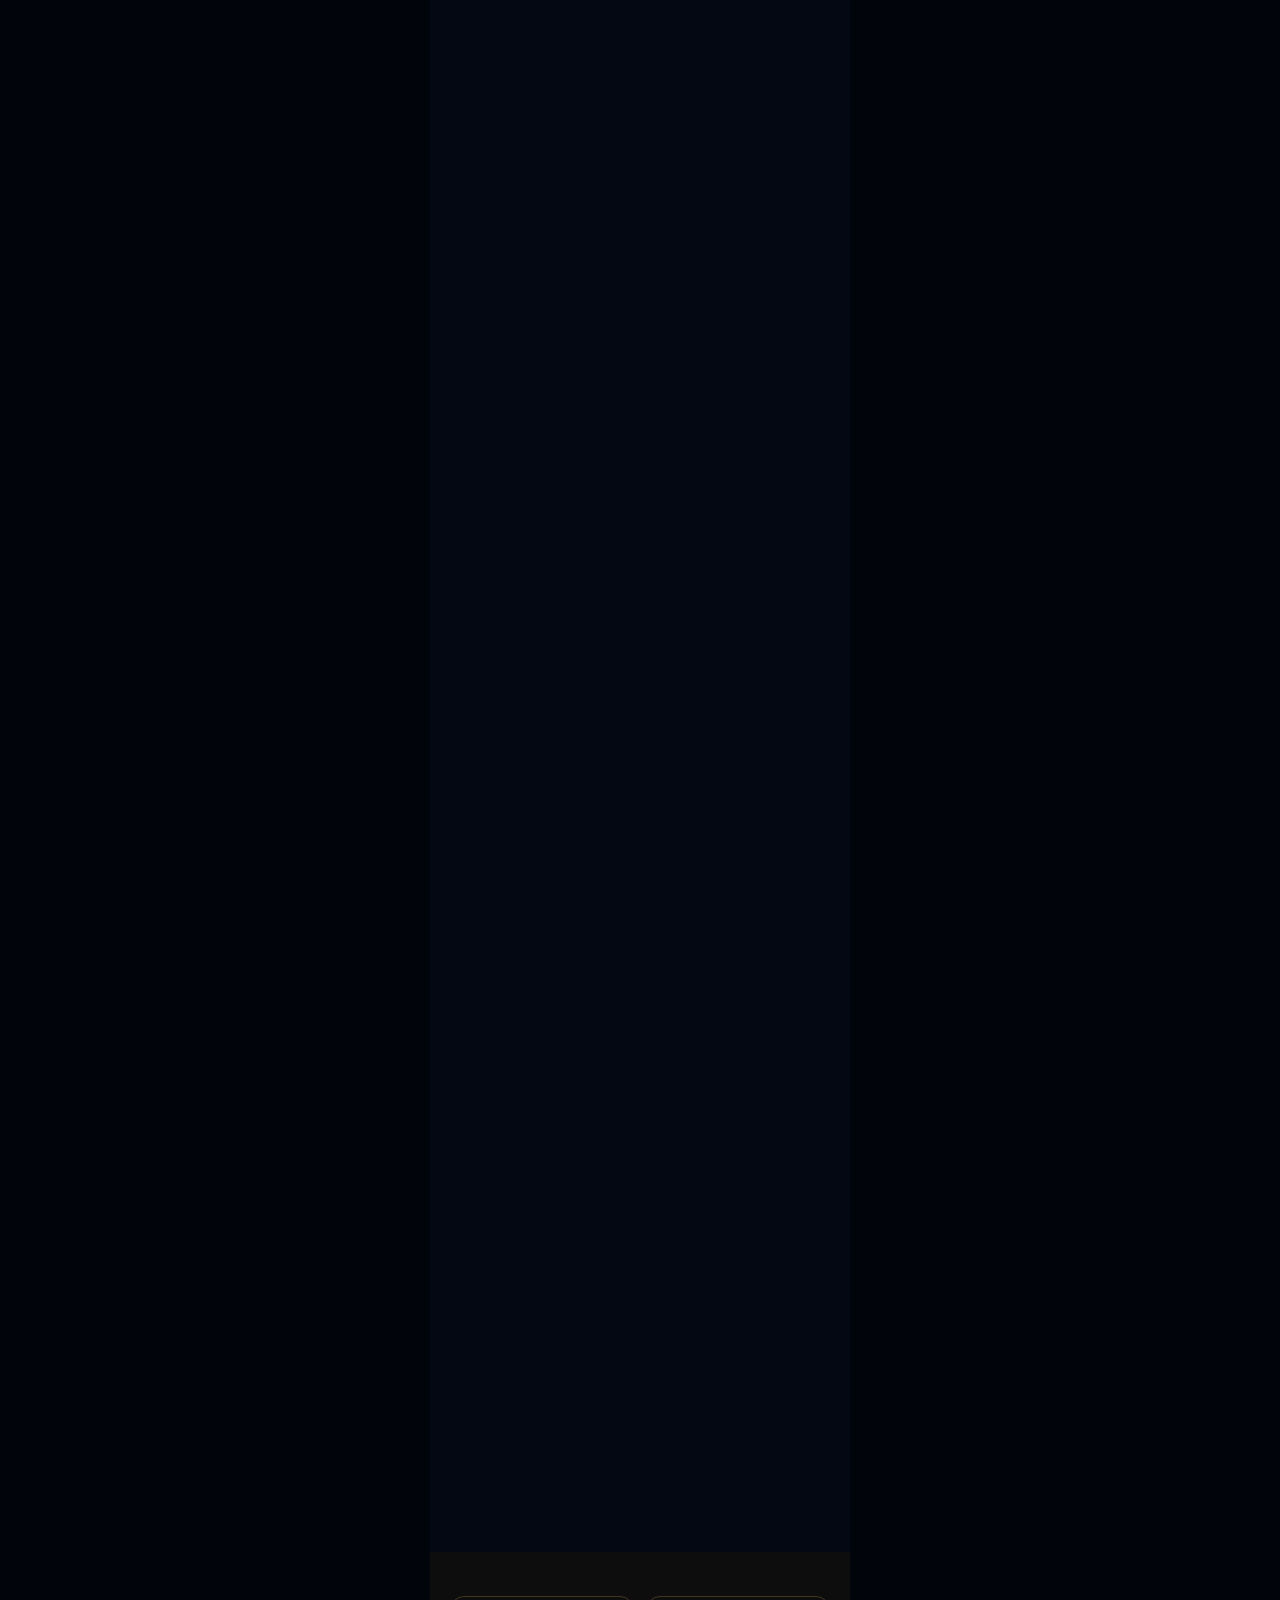
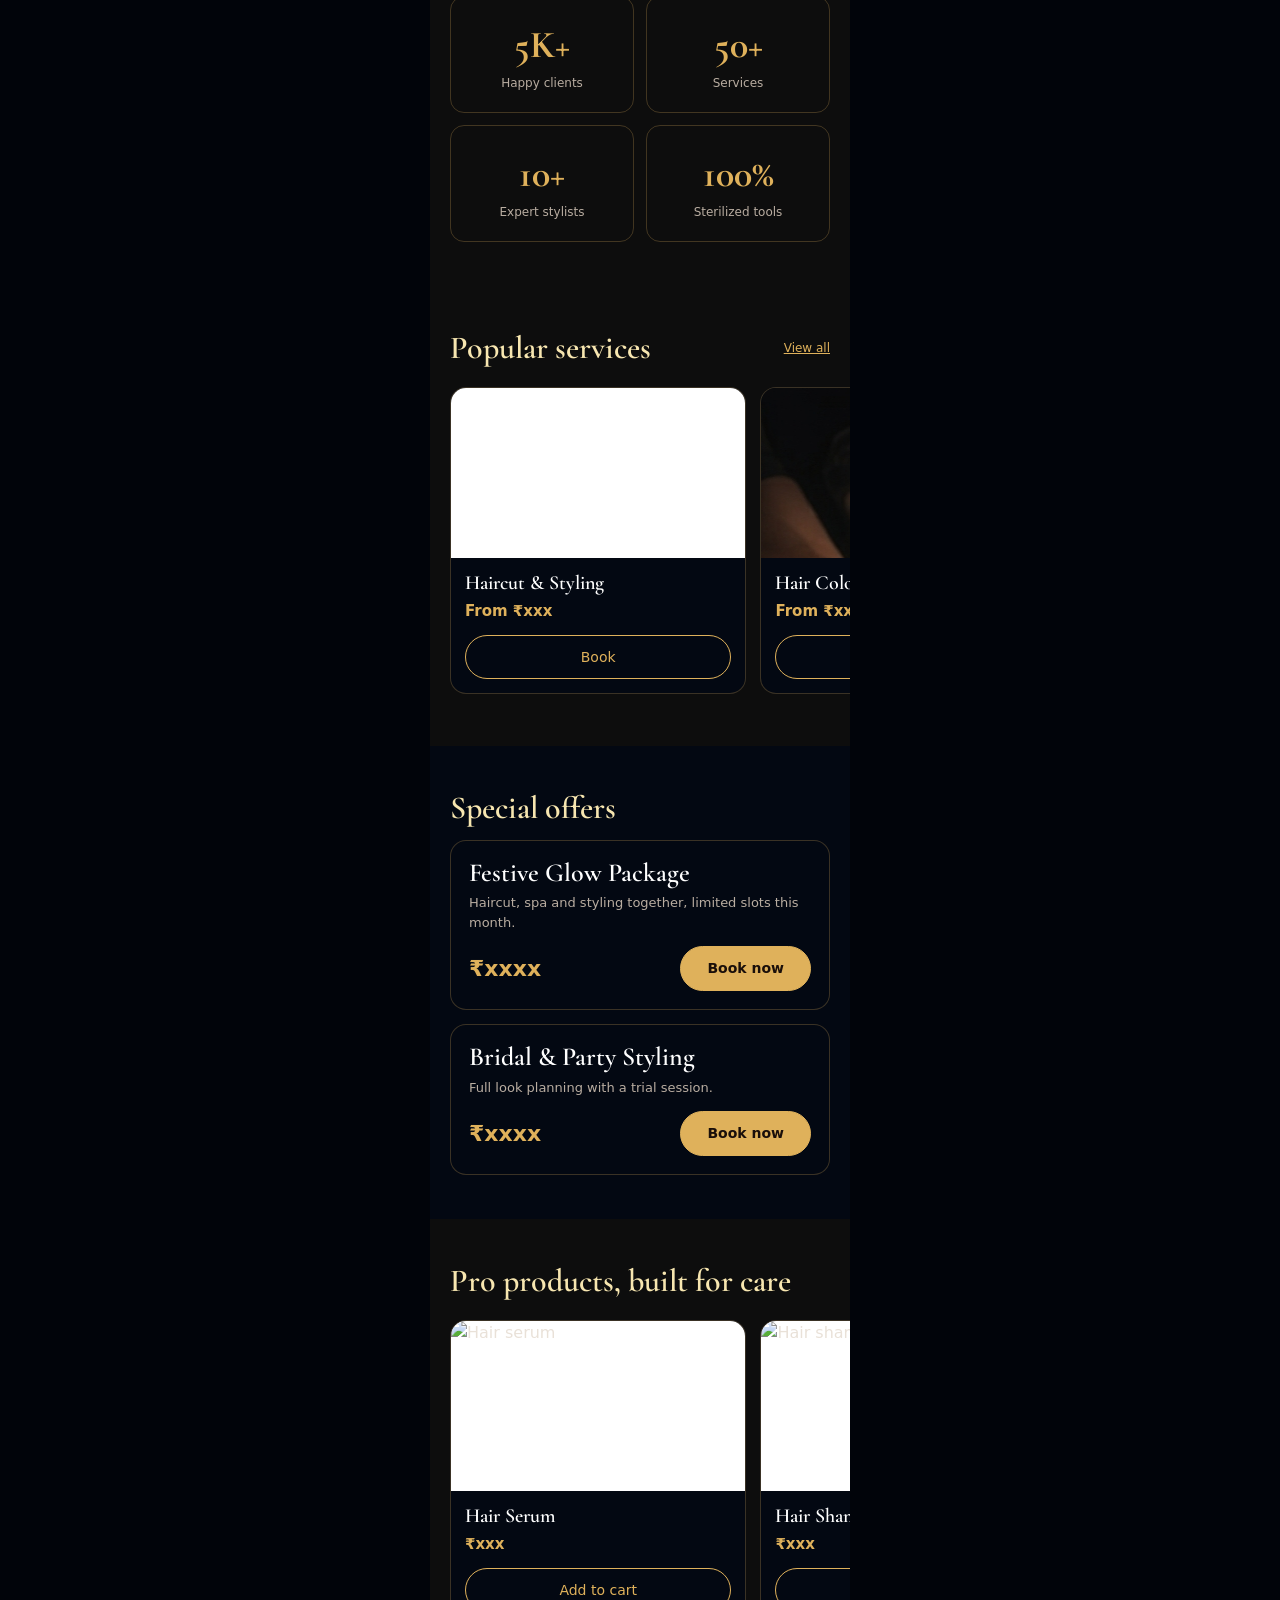
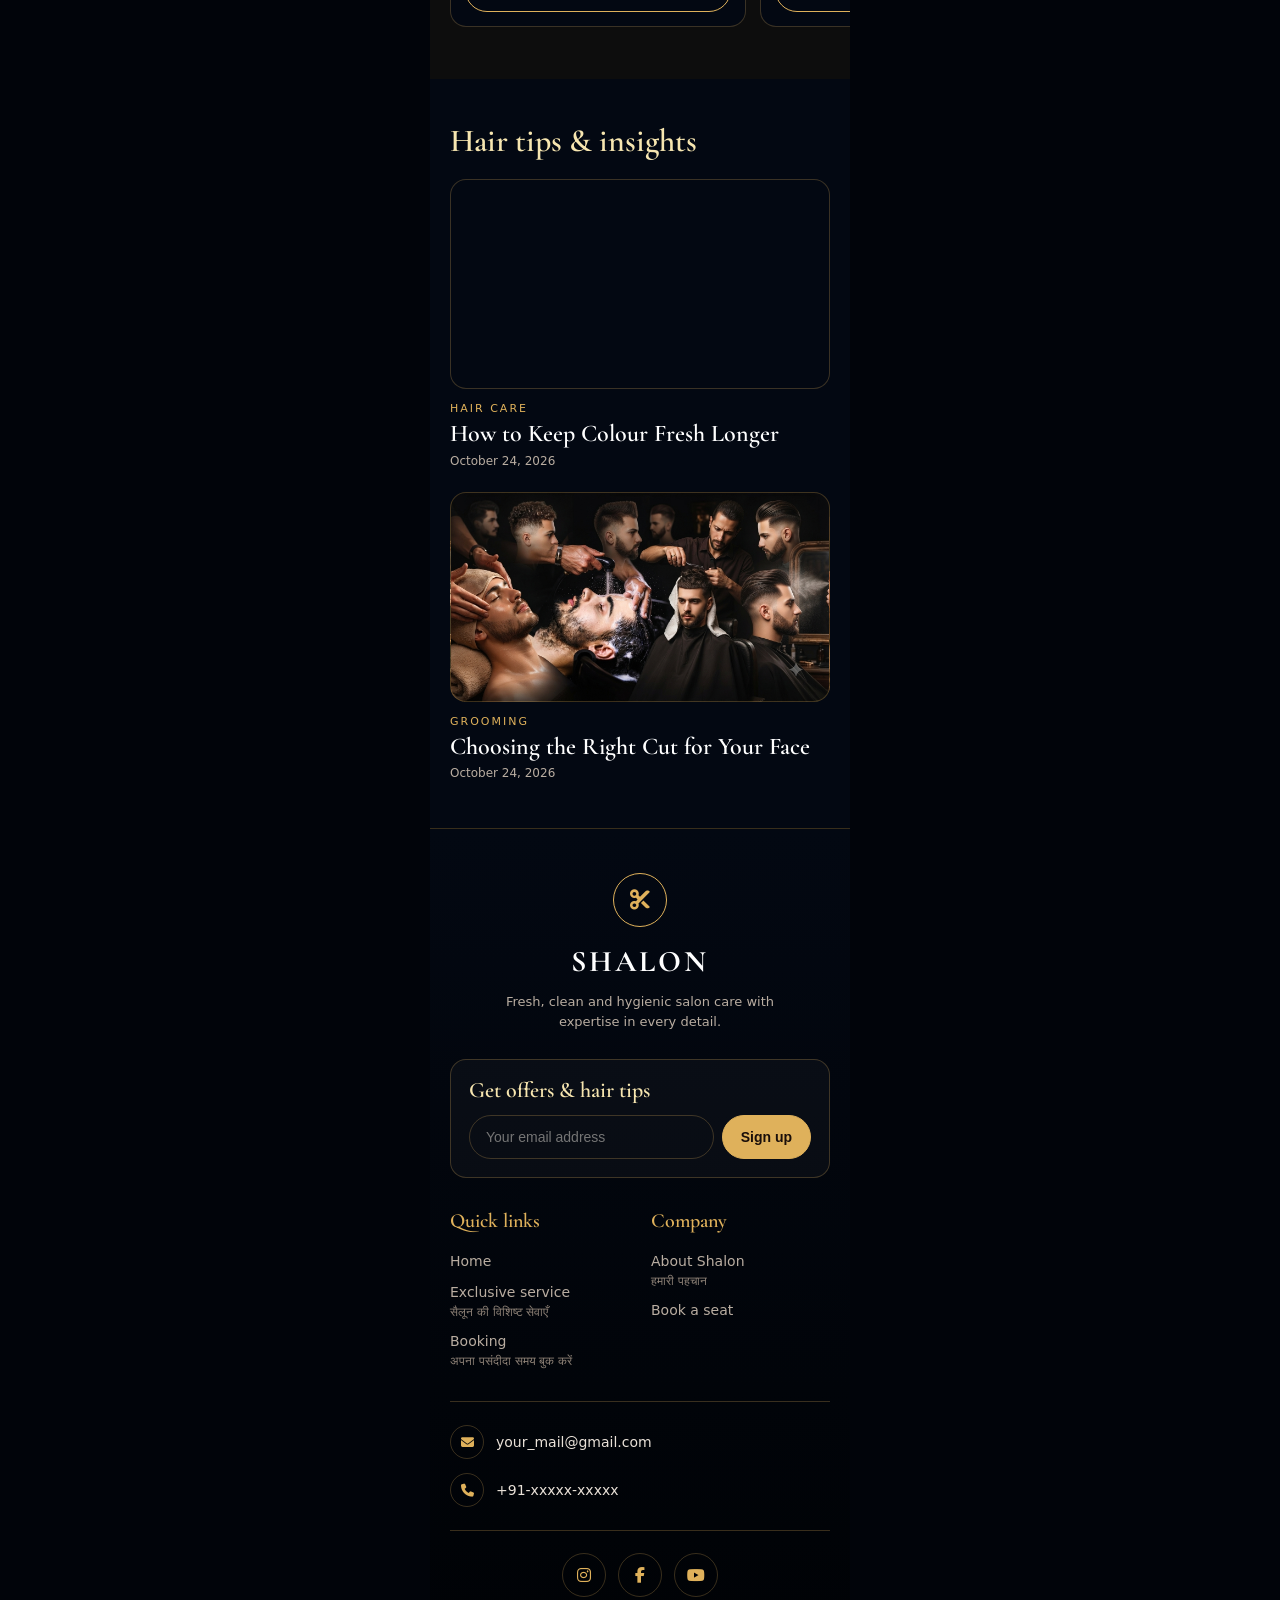
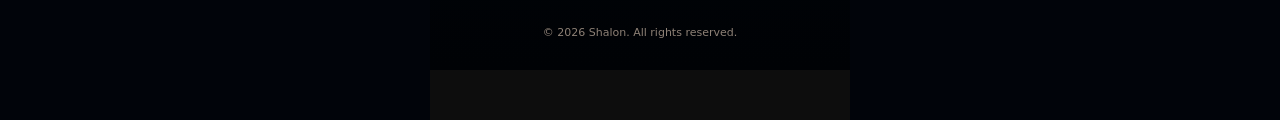
==== commit a2c82163: "Remove folder name from frame path in index.html" ====
--- a/index.html
+++ b/index.html
@@ -477,8 +477,9 @@
   var hasDrawnAny = false;
   var ticking = false;
 
+  // Frames ab main folder me hain (index.html ke saath), isliye folder ka naam hata diya
   function getFramePath(i){
-    return 'gemini_generated_video_cc4975bd_frames/frame_' + String(i).padStart(3,'0') + '.jpg';
+    return 'frame_' + String(i).padStart(3,'0') + '.jpg';
   }
 
   function updateDebugBadge(frameNum){
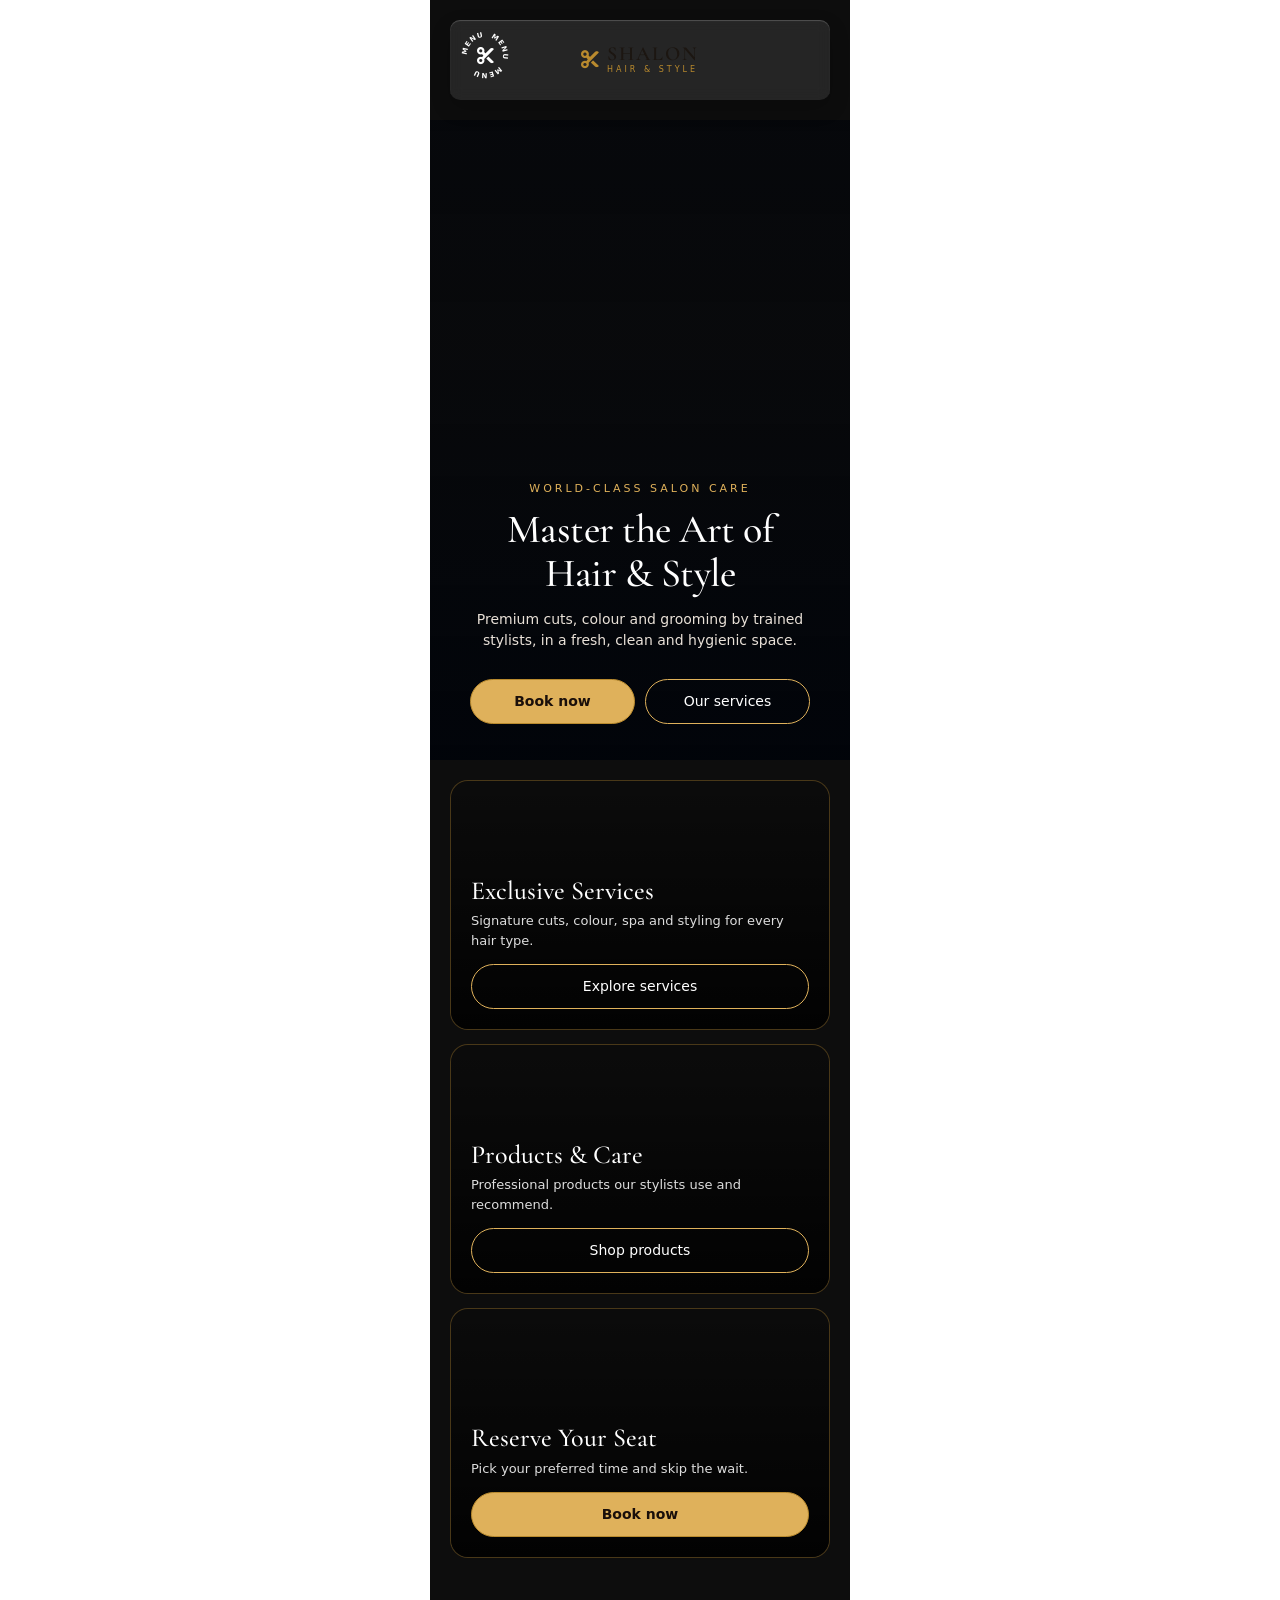
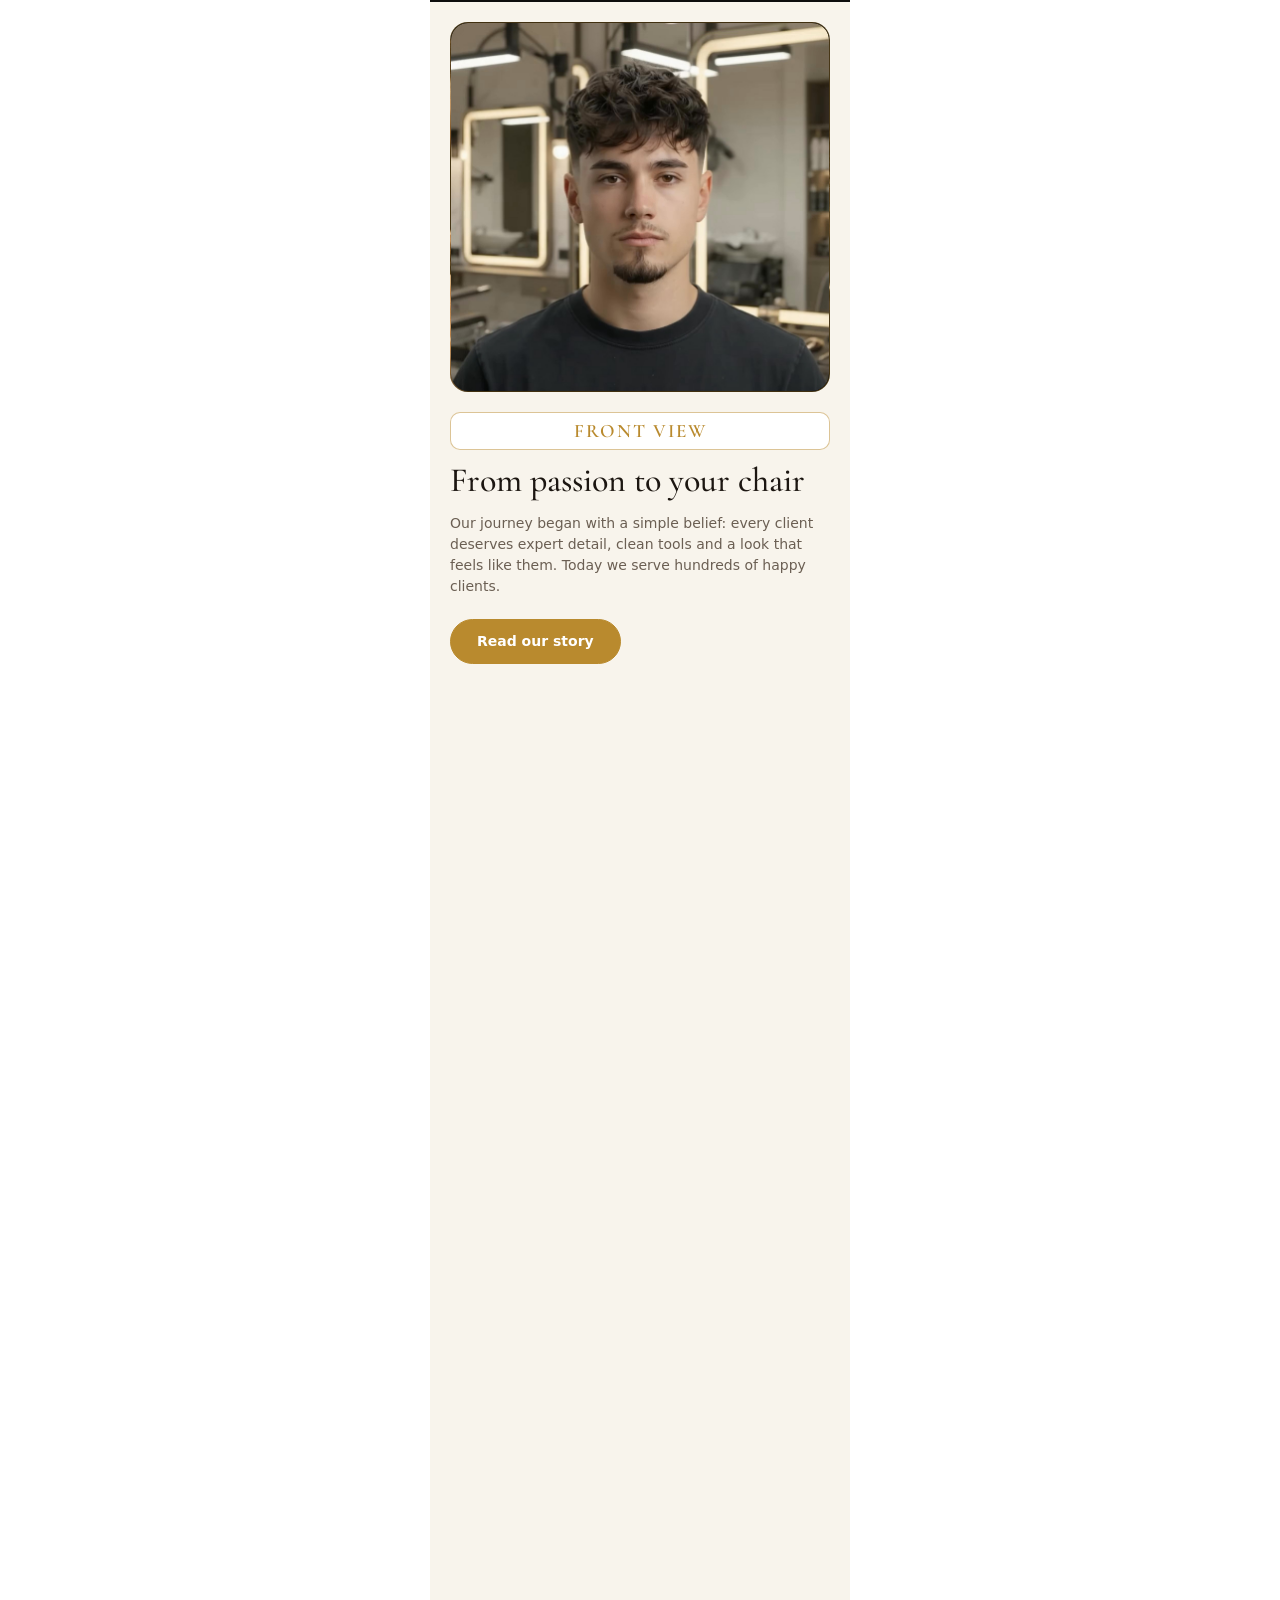
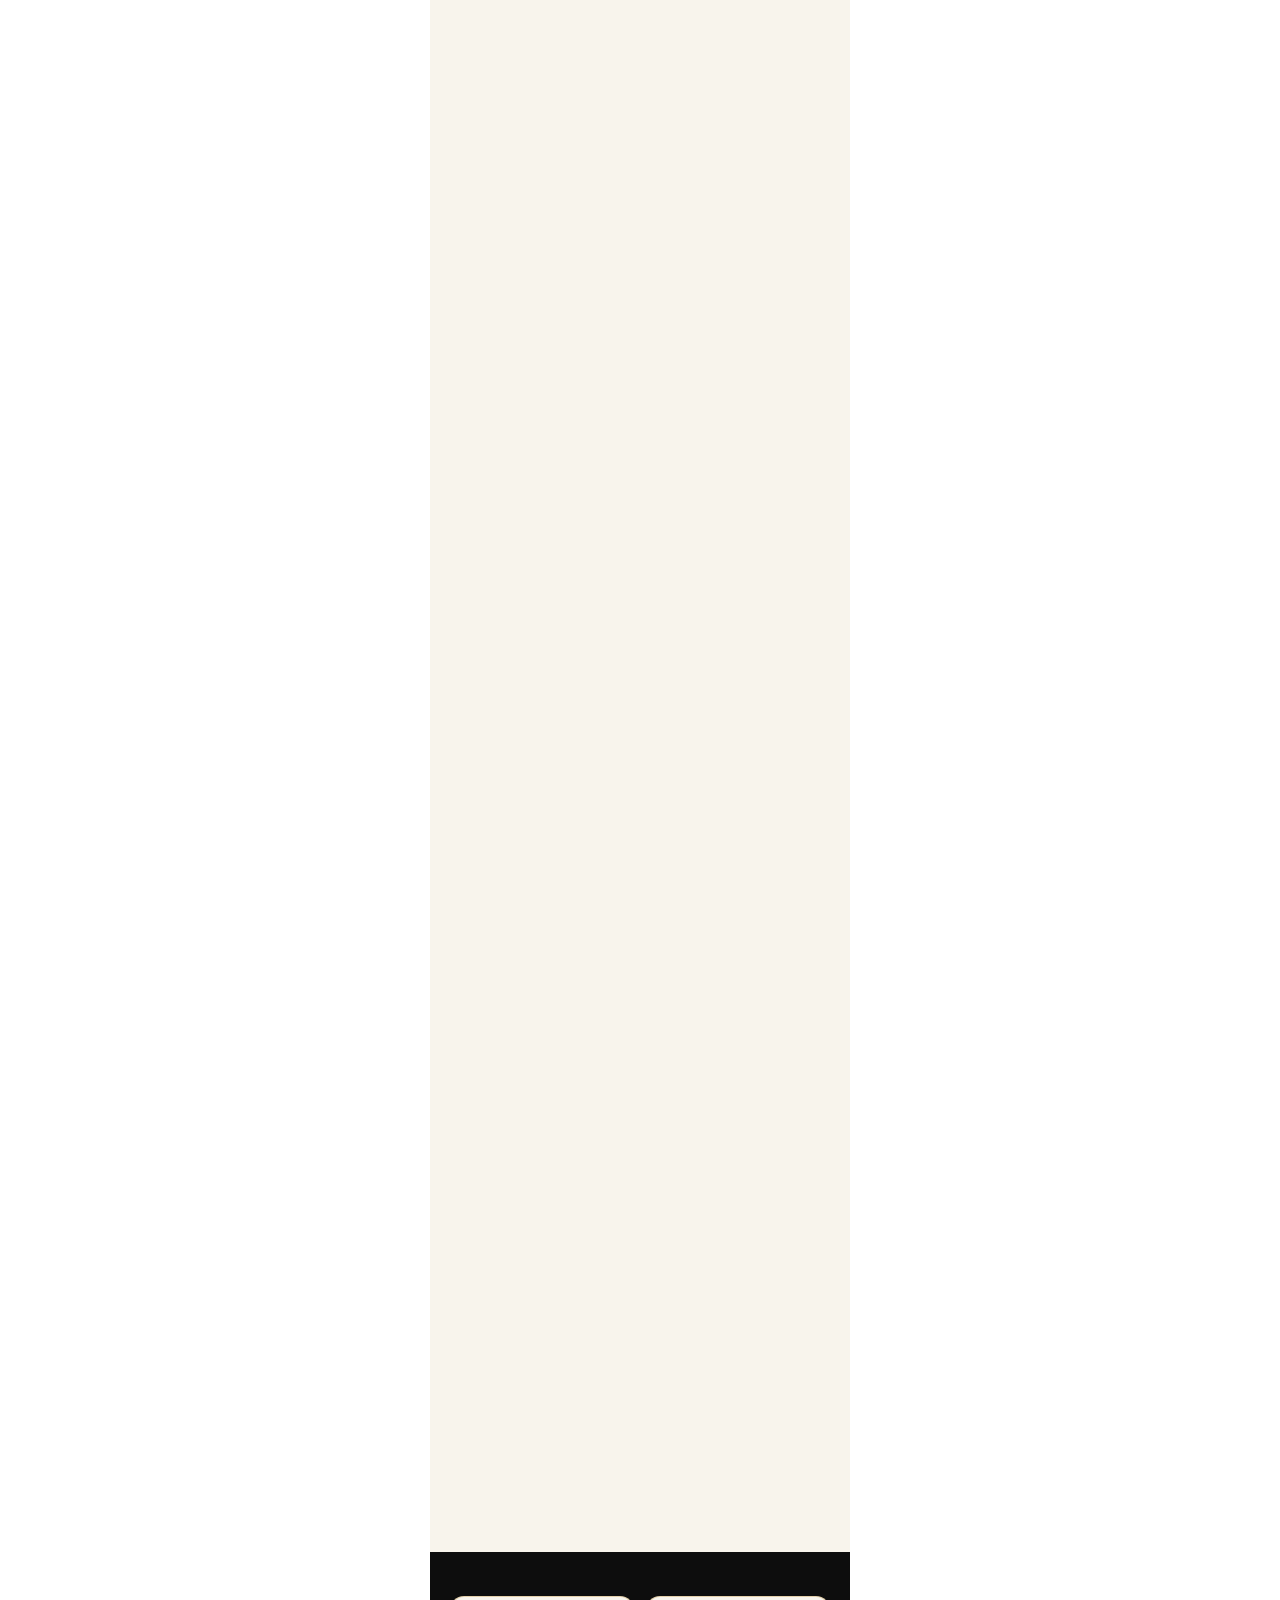
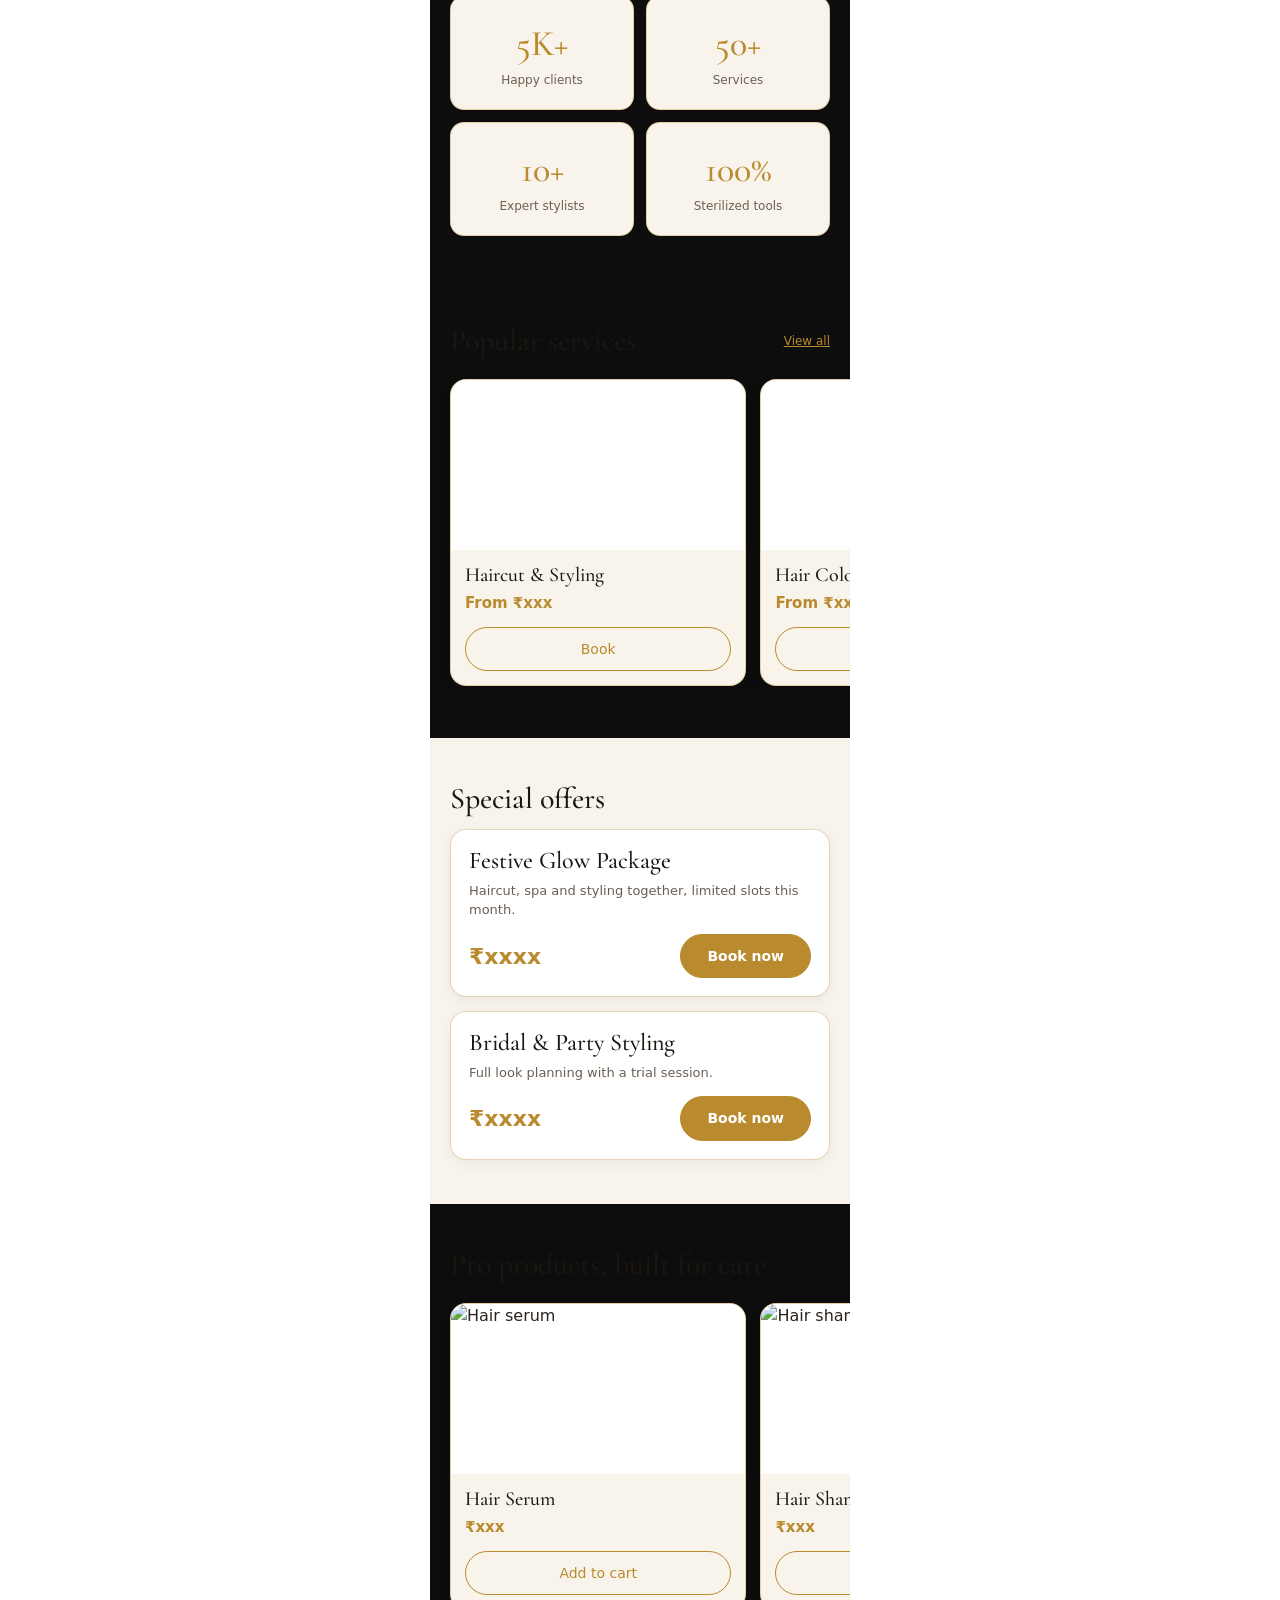
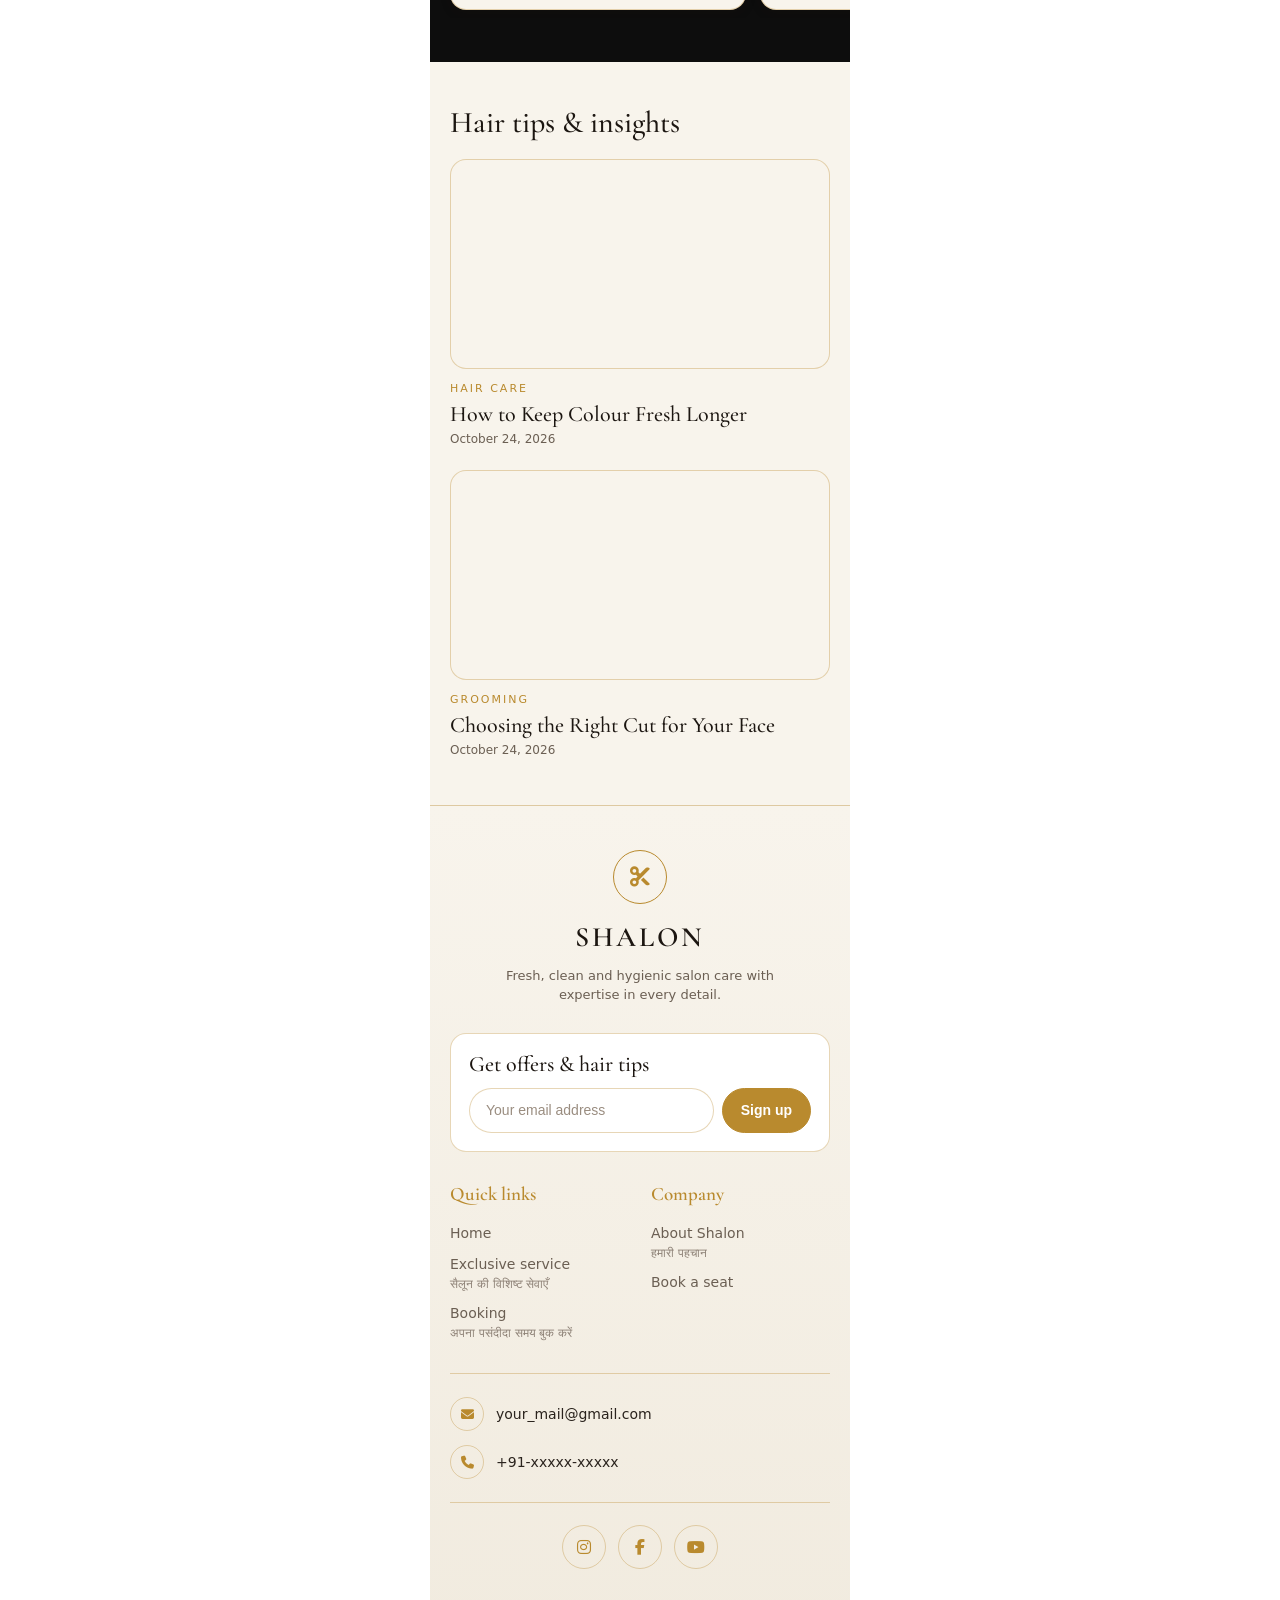
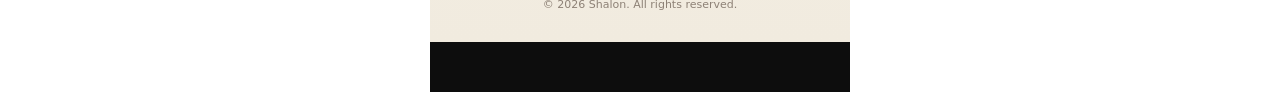
==== commit 4c6787d6: "Update index.html" ====
--- a/index.html
+++ b/index.html
@@ -9,173 +9,181 @@
 <link rel="preconnect" href="https://fonts.googleapis.com">
 <link rel="preconnect" href="https://fonts.gstatic.com" crossorigin>
 <link href="https://fonts.googleapis.com/css2?family=Cormorant+Garamond:ital,wght@0,500;0,600;1,500&family=Molle:ital@1&display=swap" rel="stylesheet">
+<link href="https://api.fontshare.com/v2/css?f[]=melodrama@300,400,500,600,700&display=swap" rel="stylesheet">
 <style>
 :root{
-  --bg:#01040a; --bg2:#030812; --gold:#dfb15b; --cream:#f7e6b0;
-  --text:#e9e1d8; --muted:#b9ada1; --line:rgba(223,177,91,.25);
+--bg:#ffffff; --bg2:#f8f4ec; --gold:#b98a2e; --cream:#1c1611;
+--text:#2a231d; --muted:#6b5f53; --line:rgba(185,138,46,.35);
+--head:'Melodrama','Cormorant Garamond','Times New Roman',serif;
 }
 *{box-sizing:border-box}
 body{margin:0 auto;max-width:420px;width:100%;background:var(--bg);color:var(--text);font-family:system-ui,-apple-system,"Segoe UI",sans-serif;line-height:1.5}
 img{max-width:100%;display:block}
 a{color:inherit}
-h1,h2,h3{font-family:"Cormorant Garamond","Times New Roman",serif;font-weight:600;margin:0;line-height:1.1}
+h1,h2,h3{font-family:var(--head);font-weight:500;margin:0;line-height:1.1}
 .mobile-container{width:100%;max-width:420px;margin:0 auto;overflow-x:clip}
 
 /* ===== BRAND LOGO INSIDE NAVBAR ===== */
 .brand-nav{
-  max-width:420px;position:fixed;top:14px;left:50%;transform:translateX(-50%);
-  z-index:999;text-decoration:none;text-align:center;
-  display:flex;align-items:center;gap:8px;
+max-width:420px;position:fixed;top:14px;left:50%;transform:translateX(-50%);
+z-index:999;text-decoration:none;text-align:center;
+display:flex;align-items:center;gap:8px;
 }
 .brand-nav i{color:var(--gold);font-size:18px}
-.brand-nav b{display:block;font-family:"Cormorant Garamond",serif;font-size:20px;color:#fff;letter-spacing:2px;line-height:1}
+.brand-nav b{display:block;font-family:var(--head);font-weight:600;font-size:20px;color:var(--cream);letter-spacing:2px;line-height:1}
 .brand-nav small{display:block;font-size:8px;letter-spacing:3px;color:var(--gold)}
 
 section{padding:44px 20px}
 .btn{display:inline-block;padding:13px 26px;border-radius:40px;font-size:14px;text-decoration:none;border:1px solid var(--gold);color:var(--gold);cursor:pointer}
-.btn.solid{background:var(--gold);color:#1a0f0a;font-weight:600}
+.btn.solid{background:var(--gold);color:#fff;font-weight:600}
 .btn.block{display:block;text-align:center;width:100%}
 .lead{color:var(--muted);font-size:14px;margin:14px 0 22px}
 
-/* ===== HERO ===== */
+/* ===== HERO (dark overlay over video, so text stays light) ===== */
 .hero{position:relative;min-height:640px;padding:110px 20px 36px;display:flex;flex-direction:column;justify-content:flex-end;text-align:center;overflow:hidden}
 .hero video::-webkit-media-controls,.hero video::-webkit-media-controls-start-playback-button,.hero video::-webkit-media-controls-overlay-play-button,.hero video::-webkit-media-controls-panel{display:none!important;-webkit-appearance:none;opacity:0}
 .hero video{position:absolute;inset:0;width:100%;height:100%;object-fit:cover;pointer-events:none;z-index:0}
 .hero::after{content:"";position:absolute;inset:0;background:linear-gradient(180deg,rgba(1,4,10,.55) 0%,rgba(1,4,10,.35) 35%,rgba(1,4,10,.95) 100%);z-index:1}
 .hero>*:not(video){position:relative;z-index:2}
-.hero small{letter-spacing:3px;font-size:11px;color:var(--gold)}
-.hero h1{font-size:46px;color:#fff;margin:10px 0 0}
+.hero small{letter-spacing:3px;font-size:11px;color:#dfb15b}
+.hero h1{font-size:40px;letter-spacing:-.5px;color:#fff;margin:10px 0 0}
+.hero .lead{color:#e9e1d8}
+.hero .btn:not(.solid){color:#fff;border-color:#dfb15b}
+.hero .btn.solid{background:#dfb15b;color:#1a0f0a}
 .hero .btns{display:flex;gap:10px;justify-content:center;margin-top:6px}
 
-/* ===== 3 CARDS ===== */
+/* ===== 3 CARDS (white text over image overlay) ===== */
 .cards{display:grid;gap:14px;padding-top:20px}
 .card{position:relative;height:250px;border-radius:18px;overflow:hidden;display:flex;flex-direction:column;justify-content:flex-end;padding:20px;border:1px solid var(--line);background-size:cover;background-position:center}
 .card::before{content:"";position:absolute;inset:0;background:linear-gradient(rgba(0,0,0,.15),rgba(0,0,0,.85))}
 .card>*{position:relative}
-.card h2{font-size:28px;color:#fff}
+.card h2{font-size:26px;color:#fff}
 .card p{font-size:13px;color:#ddd;margin:6px 0 14px}
-.c1{background-image:url('https://images.unsplash.com/photo-1522337360788-8b13dee7a37e?auto=format&fit=crop&w=600&q=80')}
-.c2{background-image:url('1791623026520.png')}
-.c3{background-image:url('https://thumbs.dreamstime.com/b/elegant-hair-salon-interior-design-modern-luxury-clean-lines-minimalist-style-bright-space-natural-light-mirrors-chairs-stylish-389998034.jpg')}
-
-/* ===== STORY ===== */
+.card .btn:not(.solid){color:#fff;border-color:#dfb15b}
+.card .btn.solid{background:#dfb15b;color:#1a0f0a}
+.c1{background-image:url('https://franckprovost.in/wp-content/uploads/2026/05/84c74a55f88e4158bf225045ba891b9c-best-salon-for-men-bangalore-grooming-essentials-hero.png')}
+.c2{background-image:url('https://www.lorealprofessionnel.in/-/media/project/loreal/brand-sites/lp/apac/in/hair-styling/landing-page/lp_techni_art_all-white_new.jpg?rev=978910a1eee34291bf019a44443018f6&cx=0.48&cy=0.44&cw=1920&ch=1920&hash=4C06B0BBB22F4AA39F84CC1EE157455F')}
+.c3{background-image:url('https://encrypted-tbn0.gstatic.com/images?q=tbn:ANd9GcSMfWWqhnqsvd2nVAhHO0aEXGC0AvzzGhouAX6dW5saA3_AjI88C7gVAsNF&s=10')}
+
+/* ===== STORY (off-white) ===== */
 .story{background:var(--bg2)}
 .story .img{height:300px;border-radius:18px;background:url('1791623026520.png') center/cover;margin-bottom:22px;border:1px solid var(--line)}
 .story .img#storyFrames{background-color:#000;background-size:cover;background-position:center;background-repeat:no-repeat}
-.story h2{font-size:36px;color:var(--cream)}
+.story h2{font-size:34px;color:var(--cream)}
 .story p{color:var(--muted);font-size:14px}
 
 /* ===== STORY SCROLL-DRIVEN FRAME ANIMATION ===== */
 #storySection{
-  position:relative;
-  height:350vh;
-  padding:0 20px;
-  background:var(--bg2);
-  box-sizing:border-box;
+position:relative;
+height:350vh;
+padding:0 20px;
+background:var(--bg2);
+box-sizing:border-box;
 }
 #storySection .story-sticky{
-  position:-webkit-sticky;
-  position:sticky;
-  top:104px;
-  padding-top:20px;
-  padding-bottom:24px;
-  width:100%;
-  box-sizing:border-box;
+position:-webkit-sticky;
+position:sticky;
+top:104px;
+padding-top:20px;
+padding-bottom:24px;
+width:100%;
+box-sizing:border-box;
 }
 #storySection .img#storyFrames{
-  position:relative;
-  height:370px;
-  width:100%;
-  border-radius:18px;
-  border:1px solid var(--line);
-  overflow:hidden;
-  background-color:#000;
-  margin-bottom:20px;
-  box-sizing:border-box;
+position:relative;
+height:370px;
+width:100%;
+border-radius:18px;
+border:1px solid var(--line);
+overflow:hidden;
+background-color:#000;
+margin-bottom:20px;
+box-sizing:border-box;
 }
 #storySection #storyCanvas{
-  width:100%;
-  height:100%;
-  display:block;
-  border-radius:17px;
+width:100%;
+height:100%;
+display:block;
+border-radius:17px;
 }
 #storySection .story-view-label{
-  display:block !important;
-  position:relative !important;
-  z-index:20 !important;
-  width:100%;
-  min-height:38px;
-  margin:0 0 12px;
-  padding:8px 12px;
-  color:#dfb15b !important;
-  background:#030812 !important;
-  border:1px solid rgba(223,177,91,.45);
-  border-radius:10px;
-  font-size:19px !important;
-  font-weight:700 !important;
-  letter-spacing:2px;
-  text-transform:uppercase;
-  text-align: center;
-  line-height:20px;
-  opacity:1 !important;
-  visibility:visible !important;
+display:block !important;
+position:relative !important;
+z-index:20 !important;
+width:100%;
+min-height:38px;
+margin:0 0 12px;
+padding:8px 12px;
+color:#b98a2e !important;
+background:#ffffff !important;
+border:1px solid rgba(185,138,46,.5);
+border-radius:10px;
+font-family:var(--head);
+font-size:19px !important;
+font-weight:600 !important;
+letter-spacing:2px;
+text-transform:uppercase;
+text-align: center;
+line-height:20px;
+opacity:1 !important;
+visibility:visible !important;
 }
 #storySection .story-debug{
-  position:absolute;
-  top:10px;
-  right:10px;
-  background:rgba(0,0,0,.75);
-  color:#00ff88;
-  font-family:ui-monospace,SFMono-Regular,Menlo,Monaco,Consolas,monospace;
-  font-size:11px;
-  padding:4px 8px;
-  border-radius:6px;
-  border:1px solid rgba(0,255,136,.3);
-  pointer-events:none;
-  z-index:10;
+position:absolute;
+top:10px;
+right:10px;
+background:rgba(0,0,0,.75);
+color:#00ff88;
+font-family:ui-monospace,SFMono-Regular,Menlo,Monaco,Consolas,monospace;
+font-size:11px;
+padding:4px 8px;
+border-radius:6px;
+border:1px solid rgba(0,255,136,.3);
+pointer-events:none;
+z-index:10;
 }
 #storySection .story-error{
-  position:absolute;
-  inset:10px;
-  display:flex;
-  align-items:center;
-  justify-content:center;
-  padding:12px;
-  text-align:center;
-  color:#ff6b6b;
-  background:rgba(1,4,10,.95);
-  border:1px solid #ff4d4d;
-  border-radius:12px;
-  font-size:12px;
-  word-break:break-all;
-  z-index:11;
+position:absolute;
+inset:10px;
+display:flex;
+align-items:center;
+justify-content:center;
+padding:12px;
+text-align:center;
+color:#ff6b6b;
+background:rgba(1,4,10,.95);
+border:1px solid #ff4d4d;
+border-radius:12px;
+font-size:12px;
+word-break:break-all;
+z-index:11;
 }
 @media (max-height:640px){
-  #storySection .story-sticky{top:88px;padding-top:10px}
-  #storySection .img#storyFrames{height:min(320px,48vh);margin-bottom:14px}
-  #storySection h2{font-size:30px}
+#storySection .story-sticky{top:88px;padding-top:10px}
+#storySection .img#storyFrames{height:min(320px,48vh);margin-bottom:14px}
+#storySection h2{font-size:30px}
 }
 
 /* ===== STATS ===== */
 .stats{display:grid;grid-template-columns:1fr 1fr;gap:12px}
-.stat{border:1px solid var(--line);border-radius:14px;padding:20px 14px;text-align:center}
-.stat b{font-family:"Cormorant Garamond",serif;font-size:38px;color:var(--gold);display:block}
+.stat{border:1px solid var(--line);border-radius:14px;padding:20px 14px;text-align:center;background:var(--bg2)}
+.stat b{font-family:var(--head);font-weight:500;font-size:36px;color:var(--gold);display:block}
 .stat span{font-size:12px;color:var(--muted)}
 
 /* ===== SLIDERS ===== */
 .head{display:flex;justify-content:space-between;align-items:end;gap:10px;margin-bottom:6px}
-.head h2{font-size:32px;color:var(--cream)}
+.head h2{font-size:30px;color:var(--cream)}
 .head a{font-size:12px;color:var(--gold);white-space:nowrap}
 .rail{display:flex;gap:14px;overflow-x:auto;scroll-snap-type:x mandatory;padding:16px 20px 8px;margin:0 -20px;scrollbar-width:none}
 .rail::-webkit-scrollbar{display:none}
-.item{flex:0 0 78%;scroll-snap-align:start;border:1px solid var(--line);border-radius:16px;background:var(--bg2);overflow:hidden}
-.item .pic{height:170px;background:#fff;display:flex;align-items:center;justify-content:center;overflow:hidden}
+.item{flex:0 0 78%;scroll-snap-align:start;border:1px solid var(--line);border-radius:16px;background:var(--bg2);overflow:hidden;box-shadow:0 4px 14px rgba(60,40,10,.06)}
+.item .pic{height:170px;background-color:#fff;background-size:cover;background-position:center;display:flex;align-items:center;justify-content:center;overflow:hidden}
 .item .pic img{width:100%;height:100%;object-fit:contain;object-position:center}
 .item .body{padding:14px}
-.item h3{font-size:20px;color:#fff}
+.item h3{font-size:20px;color:var(--cream)}
 .item .price{color:var(--gold);font-weight:600;margin:6px 0 12px;font-size:15px}
-.event{border:1px solid var(--line);border-radius:16px;padding:18px;background:var(--bg2);margin-top:14px}
-.event h3{font-size:26px;color:#fff}
+.event{border:1px solid var(--line);border-radius:16px;padding:18px;background:#fff;margin-top:14px;box-shadow:0 4px 14px rgba(60,40,10,.06)}
+.event h3{font-size:24px;color:var(--cream)}
 .event p{font-size:13px;color:var(--muted);margin:6px 0 14px}
 .event .row{display:flex;justify-content:space-between;align-items:center;gap:10px}
 .event .row b{font-size:22px;color:var(--gold)}
@@ -184,23 +192,24 @@
 .post{display:block;text-decoration:none;margin-top:20px}
 .post .pic{height:210px;border-radius:16px;background-size:cover;background-position:center;border:1px solid var(--line)}
 .post small{display:block;margin-top:12px;font-size:11px;letter-spacing:2px;color:var(--gold)}
-.post h3{font-size:24px;color:#fff;margin-top:4px}
+.post h3{font-size:22px;color:var(--cream);margin-top:4px}
 .post span{font-size:12px;color:var(--muted)}
 
-/* ===== FOOTER ===== */
-.footer{background:linear-gradient(180deg,var(--bg2),#000205);border-top:1px solid var(--line);padding:44px 22px 28px}
+/* ===== FOOTER (off-white) ===== */
+.footer{background:linear-gradient(180deg,var(--bg2),#f1ebdf);border-top:1px solid var(--line);padding:44px 22px 28px}
 .f-brand{text-align:center}
 .f-brand .mark{width:54px;height:54px;border:1px solid var(--gold);border-radius:50%;display:grid;place-items:center;margin:0 auto 12px;color:var(--gold);font-size:20px}
-.f-brand b{display:block;font-family:"Cormorant Garamond",serif;font-size:30px;color:#fff;letter-spacing:3px}
+.f-brand b{display:block;font-family:var(--head);font-weight:600;font-size:28px;color:var(--cream);letter-spacing:3px}
 .f-brand p{font-size:13px;color:var(--muted);margin:8px auto 0;max-width:280px}
-.f-news{margin:28px 0;padding:18px;border:1px solid var(--line);border-radius:16px;background:rgba(255,255,255,.03)}
+.f-news{margin:28px 0;padding:18px;border:1px solid var(--line);border-radius:16px;background:#fff}
 .f-news h3{font-size:22px;color:var(--cream);margin-bottom:12px}
 .news{display:flex;gap:8px}
-.news input{flex:1;min-width:0;padding:13px 16px;border-radius:40px;border:1px solid var(--line);background:transparent;color:#fff;font-size:14px}
+.news input{flex:1;min-width:0;padding:13px 16px;border-radius:40px;border:1px solid var(--line);background:#fff;color:var(--text);font-size:14px}
+.news input::placeholder{color:#9a8d80}
 .news .btn{padding:13px 18px}
 .news input:focus-visible,.btn:focus-visible,a:focus-visible{outline:2px solid var(--gold);outline-offset:2px}
 .f-cols{display:grid;grid-template-columns:1fr 1fr;gap:22px;margin-bottom:26px}
-.f-cols h4{font-family:"Cormorant Garamond",serif;font-size:20px;color:var(--gold);margin:0 0 10px;font-weight:600}
+.f-cols h4{font-family:var(--head);font-size:19px;color:var(--gold);margin:0 0 10px;font-weight:600}
 .f-cols ul,.f-contact{list-style:none;margin:0;padding:0}
 .f-cols li{padding:5px 0;font-size:14px}
 .f-cols a{text-decoration:none;color:var(--muted)}
@@ -211,7 +220,7 @@
 .f-contact i{width:34px;height:34px;border-radius:50%;border:1px solid var(--line);display:grid;place-items:center;color:var(--gold);font-size:13px;flex:none}
 .social{display:flex;justify-content:center;gap:12px;margin:0 0 6px}
 .social a{width:44px;height:44px;border:1px solid var(--line);border-radius:50%;display:grid;place-items:center;color:var(--gold);text-decoration:none}
-.social a:hover{background:var(--gold);color:#1a0f0a}
+.social a:hover{background:var(--gold);color:#fff}
 .copy{text-align:center;font-size:11px;color:#8d8176;margin:22px 0 0}
 
 
@@ -259,177 +268,181 @@
 .nv{width:calc(100% - 30px);max-width:380px;margin:0;left:50%;transform:translateX(-50%)}
 .nvc{width:calc(100% - 20px);max-width:390px}
 .brand-nav{position:absolute;top:50%;left:50%;right:auto;transform:translate(-50%,-50%);height:auto;max-width:none;width:max-content}
+
+/* ===== MELODRAMA FONT (menu titles) + THEME RE-ASSERT AFTER salon.css ===== */
+.nvchh{font-family:var(--head);font-weight:500}
+body{background:var(--bg);color:var(--text)}
+.story,#storySection{background:var(--bg2)}
+
 </style>
 </head>
 <body>
 <div class="mobile-container">
 
-  <!-- NAVBAR (same as before) + BRAND LOGO -->
-  <nav class="nv">
-    <div class="nvmn" id="nvmn">
-      <div class="menu-circle">
-        <svg viewBox="0 0 100 100">
-          <defs><path id="menuPath" d="M50,50 m-36,0 a36,36 0 1,1 72,0 a36,36 0 1,1 -72,0"/></defs>
-          <text><textPath href="#menuPath">MENUㅤ ㅤ MENU ㅤㅤ MENU</textPath></text>
-        </svg>
-        <i class="fa-solid fa-scissors"></i>
-      </div>
-    </div>
-    <a href="index.html" class="brand-nav" aria-label="Salon home">
-      <i class="fa-solid fa-scissors"></i>
-      <span><b>SHALON</b><small>HAIR &amp; STYLE</small></span>
-    </a>
-  </nav>
-  <nav class="nvc" id="menuPanel">
-    <a href="#" class="close-btn" id="menuClose">&times;</a>
-    <div class="nvcb"><a href="index.html" class="nvch"><h1 class="nvchh">HOME</h1></a></div>
-    <div class="nvcb"><a href="special.html" class="nvch"><h1 class="nvchh">EXCLUSIVE SERVICE</h1></a></div>
-    <div class="nvcb"><a href="booking.html" class="nvch"><h1 class="nvchh">BOOKING PAGE</h1></a></div>
-    <div class="nvcb"><a href="SALON DETAIL.html" class="nvch"><h1 class="nvchh">About Shalon</h1></a></div>
-  </nav>
-  <div class="gpn"></div>
-
-  <!-- HERO -->
-  <header class="hero">
-    <video id="heroVideo" autoplay muted loop playsinline webkit-playsinline preload="auto" disablepictureinpicture disableremoteplayback controlslist="nodownload nofullscreen noremoteplayback" tabindex="-1" aria-hidden="true"><source src="gemini_generated_video_5a569663.mp4" type="video/mp4"></video>
-    <small>WORLD-CLASS SALON CARE</small>
-    <h1>Master the Art of Hair &amp; Style</h1>
-    <p class="lead">Premium cuts, colour and grooming by trained stylists, in a fresh, clean and hygienic space.</p>
-    <div class="btns">
-      <a href="booking.html" class="btn solid">Book now</a>
-      <a href="special.html" class="btn">Our services</a>
-    </div>
-  </header>
-
-  <!-- 3 CARDS -->
-  <section class="cards">
-    <article class="card c1">
-      <h2>Exclusive Services</h2>
-      <p>Signature cuts, colour, spa and styling for every hair type.</p>
-      <a href="special.html" class="btn block">Explore services</a>
-    </article>
-    <article class="card c2">
-      <h2>Products &amp; Care</h2>
-      <p>Professional products our stylists use and recommend.</p>
-      <a href="special.html" class="btn block">Shop products</a>
-    </article>
-    <article class="card c3">
-      <h2>Reserve Your Seat</h2>
-      <p>Pick your preferred time and skip the wait.</p>
-      <a href="booking.html" class="btn solid block">Book now</a>
-    </article>
-  </section>
-
-  <!-- STORY (225 frame scroll animation) -->
-  <section class="story" id="storySection">
-    <div class="story-sticky" id="storySticky">
-      <div class="img" id="storyFrames" role="img" aria-label="Salon stylist at work">
-        <canvas id="storyCanvas"></canvas>
-        <div id="storyDbg" class="story-debug" style="display:none;"></div>
-        <div id="storyErr" class="story-error" style="display:none;"></div>
-      </div>
-      <div id="storyViewLabel" class="story-view-label" aria-live="polite" style="display:block!important;position:relative!important;z-index:20!important;width:100%;min-height:38px;margin:0 0 12px;padding:8px 12px;color:#dfb15b!important;background:#030812!important;border:1px solid rgba(223,177,91,.45);border-radius:10px;font-size:15px!important;font-weight:700!important;line-height:20px;letter-spacing:2px;text-transform:uppercase;visibility:visible!important;opacity:1!important;">
-        Front view
-      </div>
-      <div class="story-content">
-        <h2>From passion to your chair</h2>
-        <p class="lead">Our journey began with a simple belief: every client deserves expert detail, clean tools and a look that feels like them. Today we serve hundreds of happy clients.</p>
-        <a href="SALON DETAIL.html" class="btn solid">Read our story</a>
-      </div>
-    </div>
-  </section>
-
-  <!-- STATS -->
-  <section>
-    <div class="stats">
-      <div class="stat"><b>5K+</b><span>Happy clients</span></div>
-      <div class="stat"><b>50+</b><span>Services</span></div>
-      <div class="stat"><b>10+</b><span>Expert stylists</span></div>
-      <div class="stat"><b>100%</b><span>Sterilized tools</span></div>
-    </div>
-  </section>
-
-  <!-- SERVICES RAIL -->
-  <section>
-    <div class="head"><h2>Popular services</h2><a href="special.html">View all</a></div>
-    <div class="rail">
-      <div class="item"><div class="pic" style="background-image:url('https://images.unsplash.com/photo-1522337360788-8b13dee7a37e?auto=format&fit=crop&w=600&q=80')"></div><div class="body"><h3>Haircut &amp; Styling</h3><div class="price">From ₹xxx</div><a href="booking.html" class="btn block">Book</a></div></div>
-      <div class="item"><div class="pic" style="background-image:url('1791623026520.png')"></div><div class="body"><h3>Hair Colour</h3><div class="price">From ₹xxx</div><a href="booking.html" class="btn block">Book</a></div></div>
-      <div class="item"><div class="pic" style="background-image:url('https://thumbs.dreamstime.com/b/elegant-hair-salon-interior-design-modern-luxury-clean-lines-minimalist-style-bright-space-natural-light-mirrors-chairs-stylish-389998034.jpg')"></div><div class="body"><h3>Beard &amp; Grooming</h3><div class="price">From ₹xxx</div><a href="booking.html" class="btn block">Book</a></div></div>
-    </div>
-  </section>
-
-  <!-- OFFERS / EVENTS -->
-  <section class="story">
-    <div class="head"><h2>Special offers</h2></div>
-    <div class="event"><h3>Festive Glow Package</h3><p>Haircut, spa and styling together, limited slots this month.</p><div class="row"><b>₹xxxx</b><a href="booking.html" class="btn solid">Book now</a></div></div>
-    <div class="event"><h3>Bridal &amp; Party Styling</h3><p>Full look planning with a trial session.</p><div class="row"><b>₹xxxx</b><a href="booking.html" class="btn solid">Book now</a></div></div>
-  </section>
-
-  <!-- PRODUCTS RAIL -->
-  <section>
-    <div class="head"><h2>Pro products, built for care</h2></div>
-    <div class="rail">
-      <div class="item"><div class="pic"><img src="https://cdn.fynd.com/v2/falling-surf-7c8bb8/fyprod/wrkr/products/pictures/item/free/original/000000000494474609/dKJJhAcTXdD-000000000494474609_1.jpg" alt="Hair serum" loading="lazy"></div><div class="body"><h3>Hair Serum</h3><div class="price">₹xxx</div><a href="special.html" class="btn block">Add to cart</a></div></div>
-      <div class="item"><div class="pic"><img src="https://sfycdn.speedsize.com/56385b25-4e17-4a9a-9bec-c421c18686fb/beminimalist.co/cdn/shop/files/Artboard_1_copy_13_1.jpg?crop=center&amp;height=1260&amp;v=1776762556&amp;width=840" alt="Hair shampoo" loading="lazy"></div><div class="body"><h3>Hair Shampoo</h3><div class="price">₹xxx</div><a href="special.html" class="btn block">Add to cart</a></div></div>
-      <div class="item"><div class="pic"><img src="https://images-static.nykaa.com/media/catalog/product/e/d/eddc22fOLAPL00000002_1.png?tr=w-344,h-344,cm-pad_resize" alt="Hair conditioner" loading="lazy"></div><div class="body"><h3>Hair Conditioner</h3><div class="price">₹xxx</div><a href="special.html" class="btn block">Add to cart</a></div></div>
-      <div class="item"><div class="pic"><img src="https://m.media-amazon.com/images/I/81DycYsQi0L.jpg" alt="Beard oil" loading="lazy"></div><div class="body"><h3>Beard Oil</h3><div class="price">₹xxx</div><a href="special.html" class="btn block">Add to cart</a></div></div>
-    </div>
-  </section>
-
-  <!-- BLOG -->
-  <section class="story">
-    <div class="head"><h2>Hair tips &amp; insights</h2></div>
-    <a href="#" class="post"><div class="pic" style="background-image:url('https://images.unsplash.com/photo-1522337360788-8b13dee7a37e?auto=format&fit=crop&w=600&q=80')"></div><small>HAIR CARE</small><h3>How to Keep Colour Fresh Longer</h3><span>October 24, 2026</span></a>
-    <a href="#" class="post"><div class="pic" style="background-image:url('1791623026520.png')"></div><small>GROOMING</small><h3>Choosing the Right Cut for Your Face</h3><span>October 24, 2026</span></a>
-  </section>
-
-  <!-- FOOTER -->
-  <footer class="footer">
-    <div class="f-brand">
-      <div class="mark"><i class="fa-solid fa-scissors"></i></div>
-      <b>SHALON</b>
-      <p>Fresh, clean and hygienic salon care with expertise in every detail.</p>
-    </div>
-
-    <div class="f-news">
-      <h3>Get offers &amp; hair tips</h3>
-      <form class="news" onsubmit="return false">
-        <input type="email" placeholder="Your email address" aria-label="Email address">
-        <button class="btn solid" type="submit">Sign up</button>
-      </form>
-    </div>
-
-    <div class="f-cols">
-      <div>
-        <h4>Quick links</h4>
-        <ul>
-          <li><a href="index.html">Home</a></li>
-          <li><a href="special.html">Exclusive service<small>सैलून की विशिष्ट सेवाएँ</small></a></li>
-          <li><a href="booking.html">Booking<small>अपना पसंदीदा समय बुक करें</small></a></li>
-        </ul>
-      </div>
-      <div>
-        <h4>Company</h4>
-        <ul>
-          <li><a href="SALON DETAIL.html">About Shalon<small>हमारी पहचान</small></a></li>
-          <li><a href="booking.html">Book a seat</a></li>
-        </ul>
-      </div>
-    </div>
-
-    <ul class="f-contact">
-      <li><i class="fa-solid fa-envelope"></i> your_mail@gmail.com</li>
-      <li><i class="fa-solid fa-phone"></i> +91-xxxxx-xxxxx</li>
-    </ul>
-
-    <div class="social">
-      <a href="#" aria-label="Instagram"><i class="fa-brands fa-instagram"></i></a>
-      <a href="#" aria-label="Facebook"><i class="fa-brands fa-facebook-f"></i></a>
-      <a href="#" aria-label="YouTube"><i class="fa-brands fa-youtube"></i></a>
-    </div>
-    <p class="copy">© 2026 Shalon. All rights reserved.</p>
-  </footer>
+<!-- NAVBAR (same as before) + BRAND LOGO -->
+<nav class="nv">
+<div class="nvmn" id="nvmn">
+<div class="menu-circle">
+<svg viewBox="0 0 100 100">
+<defs><path id="menuPath" d="M50,50 m-36,0 a36,36 0 1,1 72,0 a36,36 0 1,1 -72,0"/></defs>
+<text><textPath href="#menuPath">MENUㅤ ㅤ MENU ㅤㅤ MENU</textPath></text>
+</svg>
+<i class="fa-solid fa-scissors"></i>
+</div>
+</div>
+<a href="index.html" class="brand-nav" aria-label="Salon home">
+<i class="fa-solid fa-scissors"></i>
+<span><b>SHALON</b><small>HAIR &amp; STYLE</small></span>
+</a>
+</nav>
+<nav class="nvc" id="menuPanel">
+<a href="#" class="close-btn" id="menuClose">&times;</a>
+<div class="nvcb"><a href="index.html" class="nvch"><h1 class="nvchh">HOME</h1></a></div>
+<div class="nvcb"><a href="special.html" class="nvch"><h1 class="nvchh">EXCLUSIVE SERVICE</h1></a></div>
+<div class="nvcb"><a href="booking.html" class="nvch"><h1 class="nvchh">BOOKING PAGE</h1></a></div>
+<div class="nvcb"><a href="SALON DETAIL.html" class="nvch"><h1 class="nvchh">About Shalon</h1></a></div>
+</nav>
+<div class="gpn"></div>
+
+<!-- HERO -->
+<header class="hero">
+<video id="heroVideo" autoplay muted loop playsinline webkit-playsinline preload="auto" disablepictureinpicture disableremoteplayback controlslist="nodownload nofullscreen noremoteplayback" tabindex="-1" aria-hidden="true"><source src="gemini_generated_video_5a569663.mp4" type="video/mp4"></video>
+<small>WORLD-CLASS SALON CARE</small>
+<h1>Master the Art of Hair &amp; Style</h1>
+<p class="lead">Premium cuts, colour and grooming by trained stylists, in a fresh, clean and hygienic space.</p>
+<div class="btns">
+<a href="booking.html" class="btn solid">Book now</a>
+<a href="special.html" class="btn">Our services</a>
+</div>
+</header>
+
+<!-- 3 CARDS -->
+<section class="cards">
+<article class="card c1">
+<h2>Exclusive Services</h2>
+<p>Signature cuts, colour, spa and styling for every hair type.</p>
+<a href="special.html" class="btn block">Explore services</a>
+</article>
+<article class="card c2">
+<h2>Products &amp; Care</h2>
+<p>Professional products our stylists use and recommend.</p>
+<a href="special.html" class="btn block">Shop products</a>
+</article>
+<article class="card c3">
+<h2>Reserve Your Seat</h2>
+<p>Pick your preferred time and skip the wait.</p>
+<a href="booking.html" class="btn solid block">Book now</a>
+</article>
+</section>
+
+<!-- STORY (225 frame scroll animation) -->
+<section class="story" id="storySection">
+<div class="story-sticky" id="storySticky">
+<div class="img" id="storyFrames" role="img" aria-label="Salon stylist at work">
+<canvas id="storyCanvas"></canvas>
+<div id="storyDbg" class="story-debug" style="display:none;"></div>
+<div id="storyErr" class="story-error" style="display:none;"></div>
+</div>
+<div id="storyViewLabel" class="story-view-label" aria-live="polite">Front view</div>
+<div class="story-content">
+<h2>From passion to your chair</h2>
+<p class="lead">Our journey began with a simple belief: every client deserves expert detail, clean tools and a look that feels like them. Today we serve hundreds of happy clients.</p>
+<a href="SALON DETAIL.html" class="btn solid">Read our story</a>
+</div>
+</div>
+</section>
+
+<!-- STATS -->
+<section>
+<div class="stats">
+<div class="stat"><b>5K+</b><span>Happy clients</span></div>
+<div class="stat"><b>50+</b><span>Services</span></div>
+<div class="stat"><b>10+</b><span>Expert stylists</span></div>
+<div class="stat"><b>100%</b><span>Sterilized tools</span></div>
+</div>
+</section>
+
+<!-- SERVICES RAIL -->
+<section>
+<div class="head"><h2>Popular services</h2><a href="special.html">View all</a></div>
+<div class="rail">
+<div class="item"><div class="pic" style="background-image:url('https://www.welefulunisexsalon.com/images/blog/i2.jpg')"></div><div class="body"><h3>Haircut &amp; Styling</h3><div class="price">From ₹xxx</div><a href="booking.html" class="btn block">Book</a></div></div>
+<div class="item"><div class="pic" style="background-image:url('https://www.glazma.com/static/media/glazma-mens-hair-colouring.6f9a3ab0ee34105812fb.jpg')"></div><div class="body"><h3>Hair Colour</h3><div class="price">From ₹xxx</div><a href="booking.html" class="btn block">Book</a></div></div>
+<div class="item"><div class="pic" style="background-image:url('https://im.whatshot.in/img/2024/Mar/vertical-1710929059.jpg?w=375&h=375&q=60&wp=1')"></div><div class="body"><h3>Beard &amp; Grooming</h3><div class="price">From ₹xxx</div><a href="booking.html" class="btn block">Book</a></div></div>
+</div>
+</section>
+
+<!-- OFFERS / EVENTS -->
+<section class="story">
+<div class="head"><h2>Special offers</h2></div>
+<div class="event"><h3>Festive Glow Package</h3><p>Haircut, spa and styling together, limited slots this month.</p><div class="row"><b>₹xxxx</b><a href="booking.html" class="btn solid">Book now</a></div></div>
+<div class="event"><h3>Bridal &amp; Party Styling</h3><p>Full look planning with a trial session.</p><div class="row"><b>₹xxxx</b><a href="booking.html" class="btn solid">Book now</a></div></div>
+</section>
+
+<!-- PRODUCTS RAIL -->
+<section>
+<div class="head"><h2>Pro products, built for care</h2></div>
+<div class="rail">
+<div class="item"><div class="pic"><img src="https://cdn.fynd.com/v2/falling-surf-7c8bb8/fyprod/wrkr/products/pictures/item/free/original/000000000494474609/dKJJhAcTXdD-000000000494474609_1.jpg" alt="Hair serum" loading="lazy"></div><div class="body"><h3>Hair Serum</h3><div class="price">₹xxx</div><a href="special.html" class="btn block">Add to cart</a></div></div>
+<div class="item"><div class="pic"><img src="https://sfycdn.speedsize.com/56385b25-4e17-4a9a-9bec-c421c18686fb/beminimalist.co/cdn/shop/files/Artboard_1_copy_13_1.jpg?crop=center&amp;height=1260&amp;v=1776762556&amp;width=840" alt="Hair shampoo" loading="lazy"></div><div class="body"><h3>Hair Shampoo</h3><div class="price">₹xxx</div><a href="special.html" class="btn block">Add to cart</a></div></div>
+<div class="item"><div class="pic"><img src="https://images-static.nykaa.com/media/catalog/product/e/d/eddc22fOLAPL00000002_1.png?tr=w-344,h-344,cm-pad_resize" alt="Hair conditioner" loading="lazy"></div><div class="body"><h3>Hair Conditioner</h3><div class="price">₹xxx</div><a href="special.html" class="btn block">Add to cart</a></div></div>
+<div class="item"><div class="pic"><img src="https://m.media-amazon.com/images/I/81DycYsQi0L.jpg" alt="Beard oil" loading="lazy"></div><div class="body"><h3>Beard Oil</h3><div class="price">₹xxx</div><a href="special.html" class="btn block">Add to cart</a></div></div>
+</div>
+</section>
+
+<!-- BLOG -->
+<section class="story">
+<div class="head"><h2>Hair tips &amp; insights</h2></div>
+<a href="#" class="post"><div class="pic" style="background-image:url('https://encrypted-tbn0.gstatic.com/images?q=tbn:ANd9GcRZKs2LlQDqoWXg4TVcefrcnYHuTX5jMCkz4CoFMiQtcWSLlq6bAwI6_KY&s=10https://images.unsplash.com/photo-1522337360788-8b13dee7a37e?auto=format&fit=crop&w=600&q=80')"></div><small>HAIR CARE</small><h3>How to Keep Colour Fresh Longer</h3><span>October 24, 2026</span></a>
+<a href="#" class="post"><div class="pic" style="background-image:url('https://viralpur.org/wp-content/uploads/2026/10/ChatGPT-Hairstyle-Prompt-for-man.png')"></div><small>GROOMING</small><h3>Choosing the Right Cut for Your Face</h3><span>October 24, 2026</span></a>
+</section>
+
+<!-- FOOTER -->
+<footer class="footer">
+<div class="f-brand">
+<div class="mark"><i class="fa-solid fa-scissors"></i></div>
+<b>SHALON</b>
+<p>Fresh, clean and hygienic salon care with expertise in every detail.</p>
+</div>
+
+<div class="f-news">
+<h3>Get offers &amp; hair tips</h3>
+<form class="news" onsubmit="return false">
+<input type="email" placeholder="Your email address" aria-label="Email address">
+<button class="btn solid" type="submit">Sign up</button>
+</form>
+</div>
+
+<div class="f-cols">
+<div>
+<h4>Quick links</h4>
+<ul>
+<li><a href="index.html">Home</a></li>
+<li><a href="special.html">Exclusive service<small>सैलून की विशिष्ट सेवाएँ</small></a></li>
+<li><a href="booking.html">Booking<small>अपना पसंदीदा समय बुक करें</small></a></li>
+</ul>
+</div>
+<div>
+<h4>Company</h4>
+<ul>
+<li><a href="SALON DETAIL.html">About Shalon<small>हमारी पहचान</small></a></li>
+<li><a href="booking.html">Book a seat</a></li>
+</ul>
+</div>
+</div>
+
+<ul class="f-contact">
+<li><i class="fa-solid fa-envelope"></i> your_mail@gmail.com</li>
+<li><i class="fa-solid fa-phone"></i> +91-xxxxx-xxxxx</li>
+</ul>
+
+<div class="social">
+<a href="#" aria-label="Instagram"><i class="fa-brands fa-instagram"></i></a>
+<a href="#" aria-label="Facebook"><i class="fa-brands fa-facebook-f"></i></a>
+<a href="#" aria-label="YouTube"><i class="fa-brands fa-youtube"></i></a>
+</div>
+<p class="copy">© 2026 Shalon. All rights reserved.</p>
+</footer>
 
 </div>
 <script src="salon.js"></script>
@@ -437,242 +450,238 @@
 <!-- HERO VIDEO -->
 <script>
 (function(){
-  var v=document.getElementById('heroVideo'); if(!v) return;
-  v.muted=true; v.defaultMuted=true; v.loop=true; v.controls=false;
-  v.setAttribute('muted',''); v.setAttribute('playsinline','');
-  function go(){ var p=v.play(); if(p&&p.catch) p.catch(function(){}); }
-  go();
-  v.addEventListener('loadeddata',go);
-  v.addEventListener('canplay',go);
-  v.addEventListener('pause',function(){ if(!document.hidden) go(); });
-  v.addEventListener('ended',function(){ v.currentTime=0; go(); });
-  document.addEventListener('visibilitychange',function(){ if(!document.hidden) go(); });
-  window.addEventListener('pageshow',go);
-  ['touchstart','click','scroll'].forEach(function(e){
-    window.addEventListener(e,function(){ if(v.paused) go(); },{once:true,passive:true});
-  });
+var v=document.getElementById('heroVideo'); if(!v) return;
+v.muted=true; v.defaultMuted=true; v.loop=true; v.controls=false;
+v.setAttribute('muted',''); v.setAttribute('playsinline','');
+function go(){ var p=v.play(); if(p&&p.catch) p.catch(function(){}); }
+go();
+v.addEventListener('loadeddata',go);
+v.addEventListener('canplay',go);
+v.addEventListener('pause',function(){ if(!document.hidden) go(); });
+v.addEventListener('ended',function(){ v.currentTime=0; go(); });
+document.addEventListener('visibilitychange',function(){ if(!document.hidden) go(); });
+window.addEventListener('pageshow',go);
+['touchstart','click','scroll'].forEach(function(e){
+window.addEventListener(e,function(){ if(v.paused) go(); },{once:true,passive:true});
+});
 })();
 </script>
 
 <!-- STORY: 225 FRAME SCROLL ANIMATION (Canvas & Sticky Pin) -->
 <script>
 (function(){
-  var TOTAL_FRAMES = 225;
-  var DEBUG = false; // Set to true to view frame scrubber badge: "frame X/225 | loaded N"
-
-  var section = document.getElementById('storySection');
-  var stickyEl = document.getElementById('storySticky');
-  var box = document.getElementById('storyFrames');
-  var canvas = document.getElementById('storyCanvas');
-  var dbgBadge = document.getElementById('storyDbg');
-  var errBox = document.getElementById('storyErr');
-  var viewLabel = document.getElementById('storyViewLabel');
-
-  if(!section || !stickyEl || !box || !canvas) return;
-
-  var ctx = canvas.getContext('2d');
-  var frames = new Array(TOTAL_FRAMES);
-  var loadedCount = 0;
-  var currentFrameIndex = 1;
-  var hasDrawnAny = false;
-  var ticking = false;
-
-  // Frames ab main folder me hain (index.html ke saath), isliye folder ka naam hata diya
-  function getFramePath(i){
-    return 'frame_' + String(i).padStart(3,'0') + '.jpg';
-  }
-
-  function updateDebugBadge(frameNum){
-    if(!dbgBadge) return;
-    if(DEBUG){
-      dbgBadge.style.display = 'block';
-      dbgBadge.textContent = 'frame ' + frameNum + '/' + TOTAL_FRAMES + ' | loaded ' + loadedCount;
-    } else {
-      dbgBadge.style.display = 'none';
-    }
-  }
-
-  function showError(failedSrc){
-    if(!errBox) return;
-    errBox.style.display = 'flex';
-    errBox.textContent = 'Frame failed to load: ' + failedSrc;
-  }
-
-  function renderCover(img){
-    if(!ctx || !img || !img.complete || img.naturalWidth === 0 || canvas.width === 0 || canvas.height === 0) return;
-
-    var cw = canvas.width;
-    var ch = canvas.height;
-    var iw = img.naturalWidth;
-    var ih = img.naturalHeight;
-
-    var cRatio = cw / ch;
-    var iRatio = iw / ih;
-
-    var dw, dh, dx, dy;
-
-    if(iRatio > cRatio){
-      dh = ch;
-      dw = iw * (ch / ih);
-      dx = (cw - dw) / 2;
-      dy = 0;
-    } else {
-      dw = cw;
-      dh = ih * (cw / iw);
-      dx = 0;
-      dy = (ch - dh) / 2;
-    }
-
-    ctx.clearRect(0, 0, cw, ch);
-    ctx.drawImage(img, dx, dy, dw, dh);
-    hasDrawnAny = true;
-  }
-
-  function getNearestLoadedImage(targetNum){
-    var targetIdx = targetNum - 1;
-    if(frames[targetIdx] && frames[targetIdx].complete && frames[targetIdx].naturalWidth > 0){
-      return frames[targetIdx];
-    }
-    for(var offset = 1; offset < TOTAL_FRAMES; offset++){
-      var prev = targetIdx - offset;
-      if(prev >= 0 && frames[prev] && frames[prev].complete && frames[prev].naturalWidth > 0){
-        return frames[prev];
-      }
-      var next = targetIdx + offset;
-      if(next < TOTAL_FRAMES && frames[next] && frames[next].complete && frames[next].naturalWidth > 0){
-        return frames[next];
-      }
-    }
-    return null;
-  }
-
-  function drawCurrentFrame(){
-    var img = getNearestLoadedImage(currentFrameIndex);
-    if(img){
-      renderCover(img);
-    }
-    updateDebugBadge(currentFrameIndex);
-  }
-
-  function resizeCanvas(){
-    var rect = box.getBoundingClientRect();
-    var dpr = Math.min(window.devicePixelRatio || 1, 2);
-    var w = rect.width || 380;
-    var h = rect.height || 300;
-
-    var newW = Math.round(w * dpr);
-    var newH = Math.round(h * dpr);
-
-    if(canvas.width !== newW || canvas.height !== newH){
-      canvas.width = newW;
-      canvas.height = newH;
-      drawCurrentFrame();
-    }
-  }
-
-  function loadSingleFrame(frameNum, onLoaded){
-    var idx = frameNum - 1;
-    if(frames[idx]){
-      if(frames[idx].complete && onLoaded) onLoaded(frames[idx]);
-      return;
-    }
-
-    var img = new Image();
-    var src = getFramePath(frameNum);
-    img.src = src;
-
-    img.onload = function(){
-      frames[idx] = img;
-      loadedCount++;
-      if(onLoaded) onLoaded(img);
-      updateDebugBadge(currentFrameIndex);
-      if(currentFrameIndex === frameNum || !hasDrawnAny){
-        drawCurrentFrame();
-      }
-    };
-
-    img.onerror = function(){
-      showError(src);
-    };
-
-    frames[idx] = img;
-  }
-
-  function preloadRemainingFrames(){
-    var nextIndex = 2;
-    var BATCH_SIZE = 8;
-    var BATCH_INTERVAL = 30;
-
-    function nextBatch(){
-      var count = 0;
-      while(nextIndex <= TOTAL_FRAMES && count < BATCH_SIZE){
-        loadSingleFrame(nextIndex);
-        nextIndex++;
-        count++;
-      }
-      if(nextIndex <= TOTAL_FRAMES){
-        setTimeout(nextBatch, BATCH_INTERVAL);
-      }
-    }
-
-    setTimeout(nextBatch, 50);
-  }
-
-  function updateScroll(){
-    ticking = false;
-    var rect = section.getBoundingClientRect();
-    var stickyHeight = stickyEl.offsetHeight;
-    var runway = rect.height - stickyHeight;
-    if(runway <= 0) return;
-
-    var stickyTop = parseFloat(window.getComputedStyle(stickyEl).top) || 104;
-    var progress = Math.max(0, Math.min(1, (stickyTop - rect.top) / runway));
-    var targetFrame = 1 + Math.round(progress * (TOTAL_FRAMES - 1));
-    if(viewLabel){
-      var viewIndex = Math.min(4, Math.floor((targetFrame - 1) / (TOTAL_FRAMES / 5)));
-      viewLabel.textContent = ['Front view', 'Left view', 'Back view', 'Right view', 'Front view'][viewIndex];
-    }
-
-    if(targetFrame !== currentFrameIndex || !hasDrawnAny){
-      currentFrameIndex = targetFrame;
-      drawCurrentFrame();
-    }
-  }
-
-  function onScroll(){
-    if(!ticking){
-      ticking = true;
-      requestAnimationFrame(updateScroll);
-    }
-  }
-
-  window.addEventListener('scroll', onScroll, {passive:true});
-  document.addEventListener('scroll', onScroll, {passive:true});
-  var mobileContainer = document.querySelector('.mobile-container');
-  if(mobileContainer){
-    mobileContainer.addEventListener('scroll', onScroll, {passive:true});
-  }
-
-  window.addEventListener('resize', function(){
-    resizeCanvas();
-    updateScroll();
-  }, {passive:true});
-
-  // Initialize
-  resizeCanvas();
-  updateDebugBadge(1);
-
-  // Load Frame 1 first and show immediately
-  loadSingleFrame(1, function(frame1Img){
-    resizeCanvas();
-    renderCover(frame1Img);
-    updateScroll();
-    preloadRemainingFrames();
-  });
-
-  // Initial scroll sync
-  updateScroll();
+var TOTAL_FRAMES = 225;
+var DEBUG = false;
+
+var section = document.getElementById('storySection');
+var stickyEl = document.getElementById('storySticky');
+var box = document.getElementById('storyFrames');
+var canvas = document.getElementById('storyCanvas');
+var dbgBadge = document.getElementById('storyDbg');
+var errBox = document.getElementById('storyErr');
+var viewLabel = document.getElementById('storyViewLabel');
+
+if(!section || !stickyEl || !box || !canvas) return;
+
+var ctx = canvas.getContext('2d');
+var frames = new Array(TOTAL_FRAMES);
+var loadedCount = 0;
+var currentFrameIndex = 1;
+var hasDrawnAny = false;
+var ticking = false;
+
+function getFramePath(i){
+return 'frame_' + String(i).padStart(3,'0') + '.jpg';
+}
+
+function updateDebugBadge(frameNum){
+if(!dbgBadge) return;
+if(DEBUG){
+dbgBadge.style.display = 'block';
+dbgBadge.textContent = 'frame ' + frameNum + '/' + TOTAL_FRAMES + ' | loaded ' + loadedCount;
+} else {
+dbgBadge.style.display = 'none';
+}
+}
+
+function showError(failedSrc){
+if(!errBox) return;
+errBox.style.display = 'flex';
+errBox.textContent = 'Frame failed to load: ' + failedSrc;
+}
+
+function renderCover(img){
+if(!ctx || !img || !img.complete || img.naturalWidth === 0 || canvas.width === 0 || canvas.height === 0) return;
+
+var cw = canvas.width;
+var ch = canvas.height;
+var iw = img.naturalWidth;
+var ih = img.naturalHeight;
+
+var cRatio = cw / ch;
+var iRatio = iw / ih;
+
+var dw, dh, dx, dy;
+
+if(iRatio > cRatio){
+dh = ch;
+dw = iw * (ch / ih);
+dx = (cw - dw) / 2;
+dy = 0;
+} else {
+dw = cw;
+dh = ih * (cw / iw);
+dx = 0;
+dy = (ch - dh) / 2;
+}
+
+ctx.clearRect(0, 0, cw, ch);
+ctx.drawImage(img, dx, dy, dw, dh);
+hasDrawnAny = true;
+}
+
+function getNearestLoadedImage(targetNum){
+var targetIdx = targetNum - 1;
+if(frames[targetIdx] && frames[targetIdx].complete && frames[targetIdx].naturalWidth > 0){
+return frames[targetIdx];
+}
+for(var offset = 1; offset < TOTAL_FRAMES; offset++){
+var prev = targetIdx - offset;
+if(prev >= 0 && frames[prev] && frames[prev].complete && frames[prev].naturalWidth > 0){
+return frames[prev];
+}
+var next = targetIdx + offset;
+if(next < TOTAL_FRAMES && frames[next] && frames[next].complete && frames[next].naturalWidth > 0){
+return frames[next];
+}
+}
+return null;
+}
+
+function drawCurrentFrame(){
+var img = getNearestLoadedImage(currentFrameIndex);
+if(img){
+renderCover(img);
+}
+updateDebugBadge(currentFrameIndex);
+}
+
+function resizeCanvas(){
+var rect = box.getBoundingClientRect();
+var dpr = Math.min(window.devicePixelRatio || 1, 2);
+var w = rect.width || 380;
+var h = rect.height || 300;
+
+var newW = Math.round(w * dpr);
+var newH = Math.round(h * dpr);
+
+if(canvas.width !== newW || canvas.height !== newH){
+canvas.width = newW;
+canvas.height = newH;
+drawCurrentFrame();
+}
+}
+
+function loadSingleFrame(frameNum, onLoaded){
+var idx = frameNum - 1;
+if(frames[idx]){
+if(frames[idx].complete && onLoaded) onLoaded(frames[idx]);
+return;
+}
+
+var img = new Image();
+var src = getFramePath(frameNum);
+img.src = src;
+
+img.onload = function(){
+frames[idx] = img;
+loadedCount++;
+if(onLoaded) onLoaded(img);
+updateDebugBadge(currentFrameIndex);
+if(currentFrameIndex === frameNum || !hasDrawnAny){
+drawCurrentFrame();
+}
+};
+
+img.onerror = function(){
+showError(src);
+};
+
+frames[idx] = img;
+}
+
+function preloadRemainingFrames(){
+var nextIndex = 2;
+var BATCH_SIZE = 8;
+var BATCH_INTERVAL = 30;
+
+function nextBatch(){
+var count = 0;
+while(nextIndex <= TOTAL_FRAMES && count < BATCH_SIZE){
+loadSingleFrame(nextIndex);
+nextIndex++;
+count++;
+}
+if(nextIndex <= TOTAL_FRAMES){
+setTimeout(nextBatch, BATCH_INTERVAL);
+}
+}
+
+setTimeout(nextBatch, 50);
+}
+
+function updateScroll(){
+ticking = false;
+var rect = section.getBoundingClientRect();
+var stickyHeight = stickyEl.offsetHeight;
+var runway = rect.height - stickyHeight;
+if(runway <= 0) return;
+
+var stickyTop = parseFloat(window.getComputedStyle(stickyEl).top) || 104;
+var progress = Math.max(0, Math.min(1, (stickyTop - rect.top) / runway));
+var targetFrame = 1 + Math.round(progress * (TOTAL_FRAMES - 1));
+if(viewLabel){
+var viewIndex = Math.min(4, Math.floor((targetFrame - 1) / (TOTAL_FRAMES / 5)));
+viewLabel.textContent = ['Front view', 'Left view', 'Back view', 'Right view', 'Front view'][viewIndex];
+}
+
+if(targetFrame !== currentFrameIndex || !hasDrawnAny){
+currentFrameIndex = targetFrame;
+drawCurrentFrame();
+}
+}
+
+function onScroll(){
+if(!ticking){
+ticking = true;
+requestAnimationFrame(updateScroll);
+}
+}
+
+window.addEventListener('scroll', onScroll, {passive:true});
+document.addEventListener('scroll', onScroll, {passive:true});
+var mobileContainer = document.querySelector('.mobile-container');
+if(mobileContainer){
+mobileContainer.addEventListener('scroll', onScroll, {passive:true});
+}
+
+window.addEventListener('resize', function(){
+resizeCanvas();
+updateScroll();
+}, {passive:true});
+
+resizeCanvas();
+updateDebugBadge(1);
+
+loadSingleFrame(1, function(frame1Img){
+resizeCanvas();
+renderCover(frame1Img);
+updateScroll();
+preloadRemainingFrames();
+});
+
+updateScroll();
 })();
 </script>
 </body>
-</html>
+</html> 
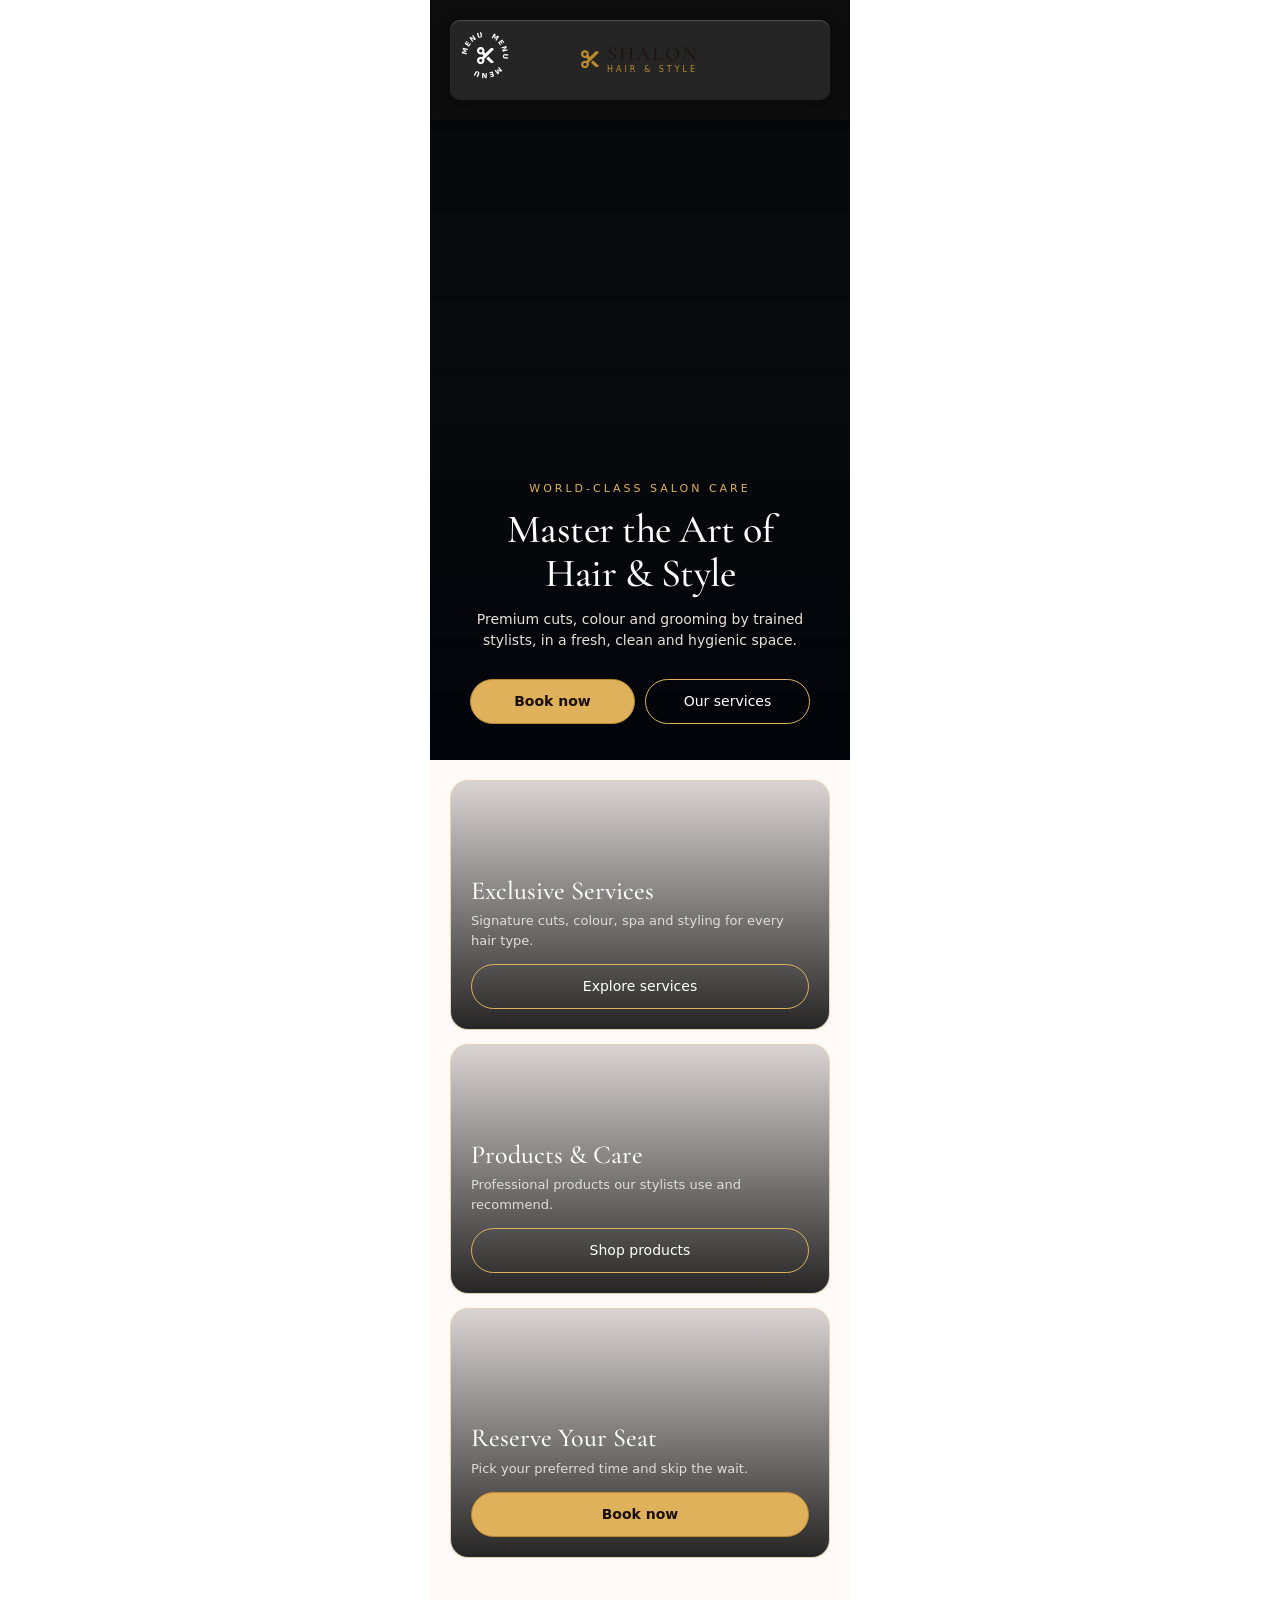
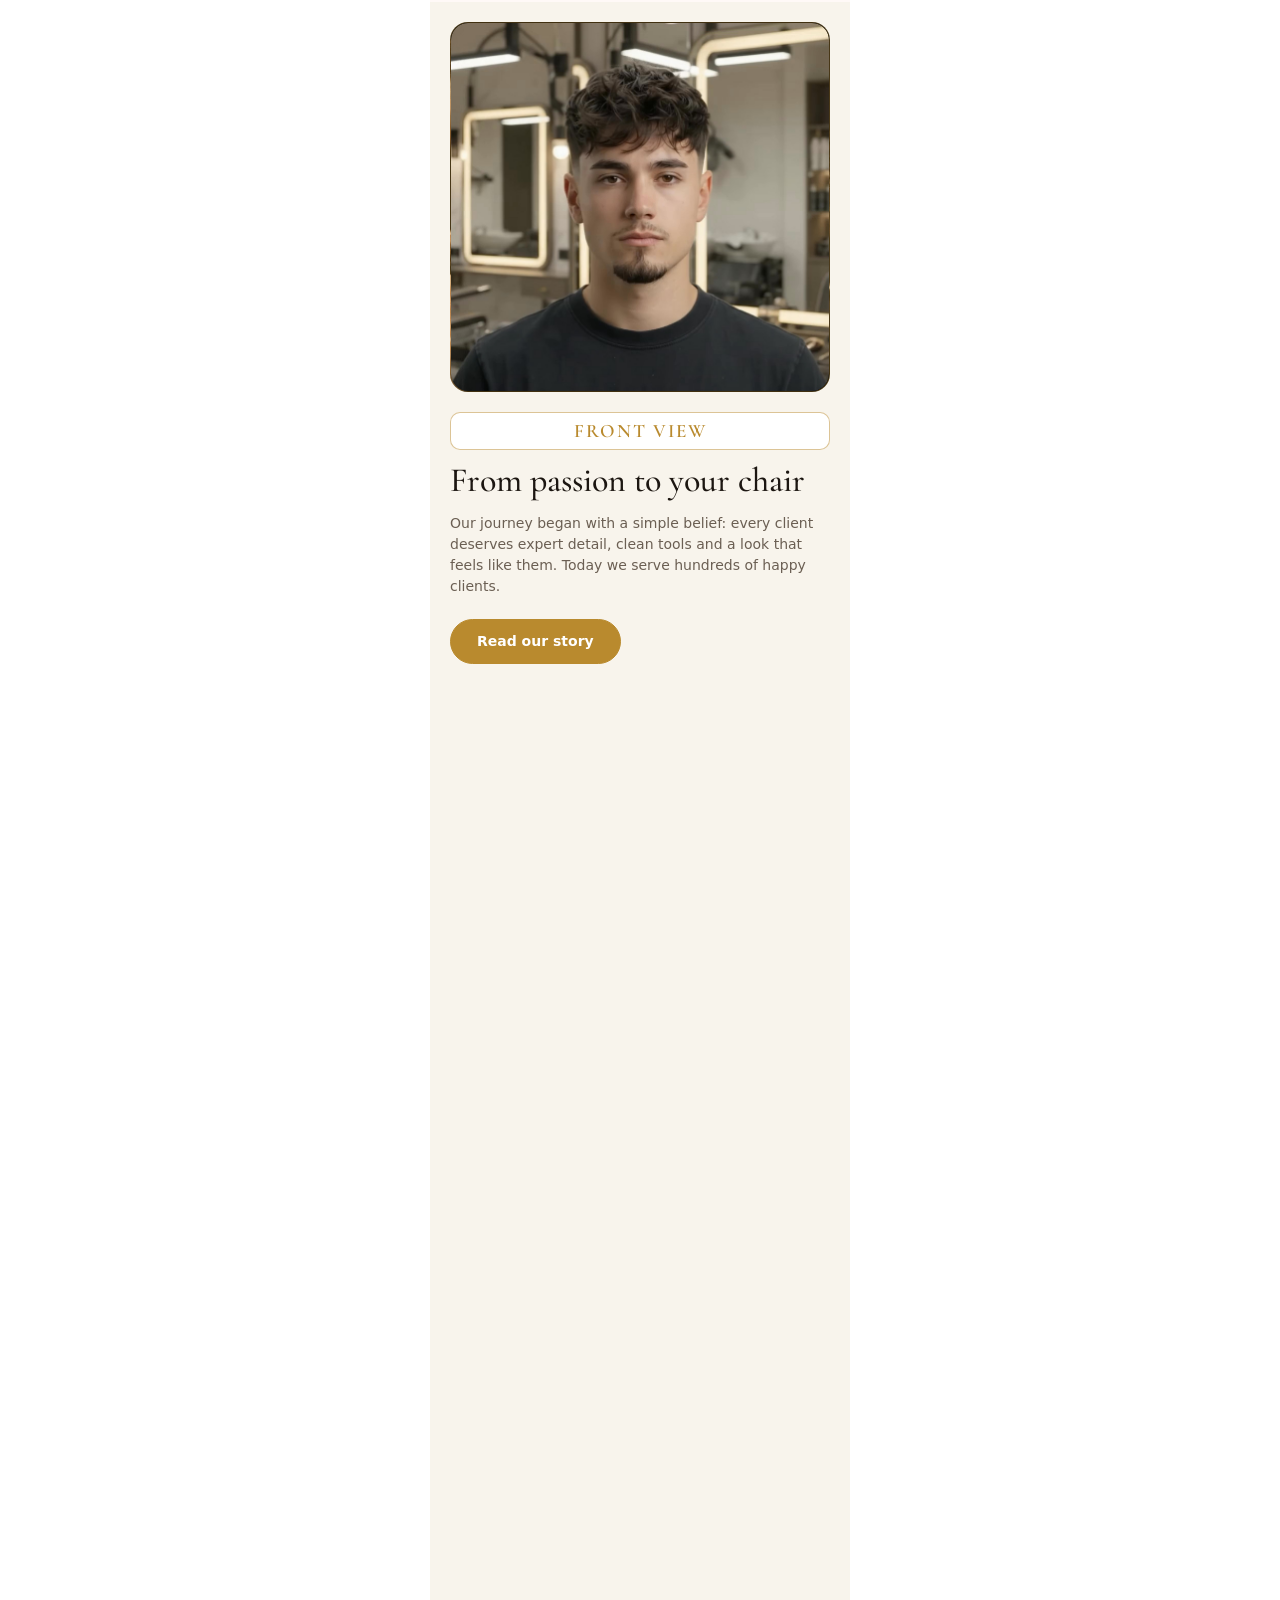
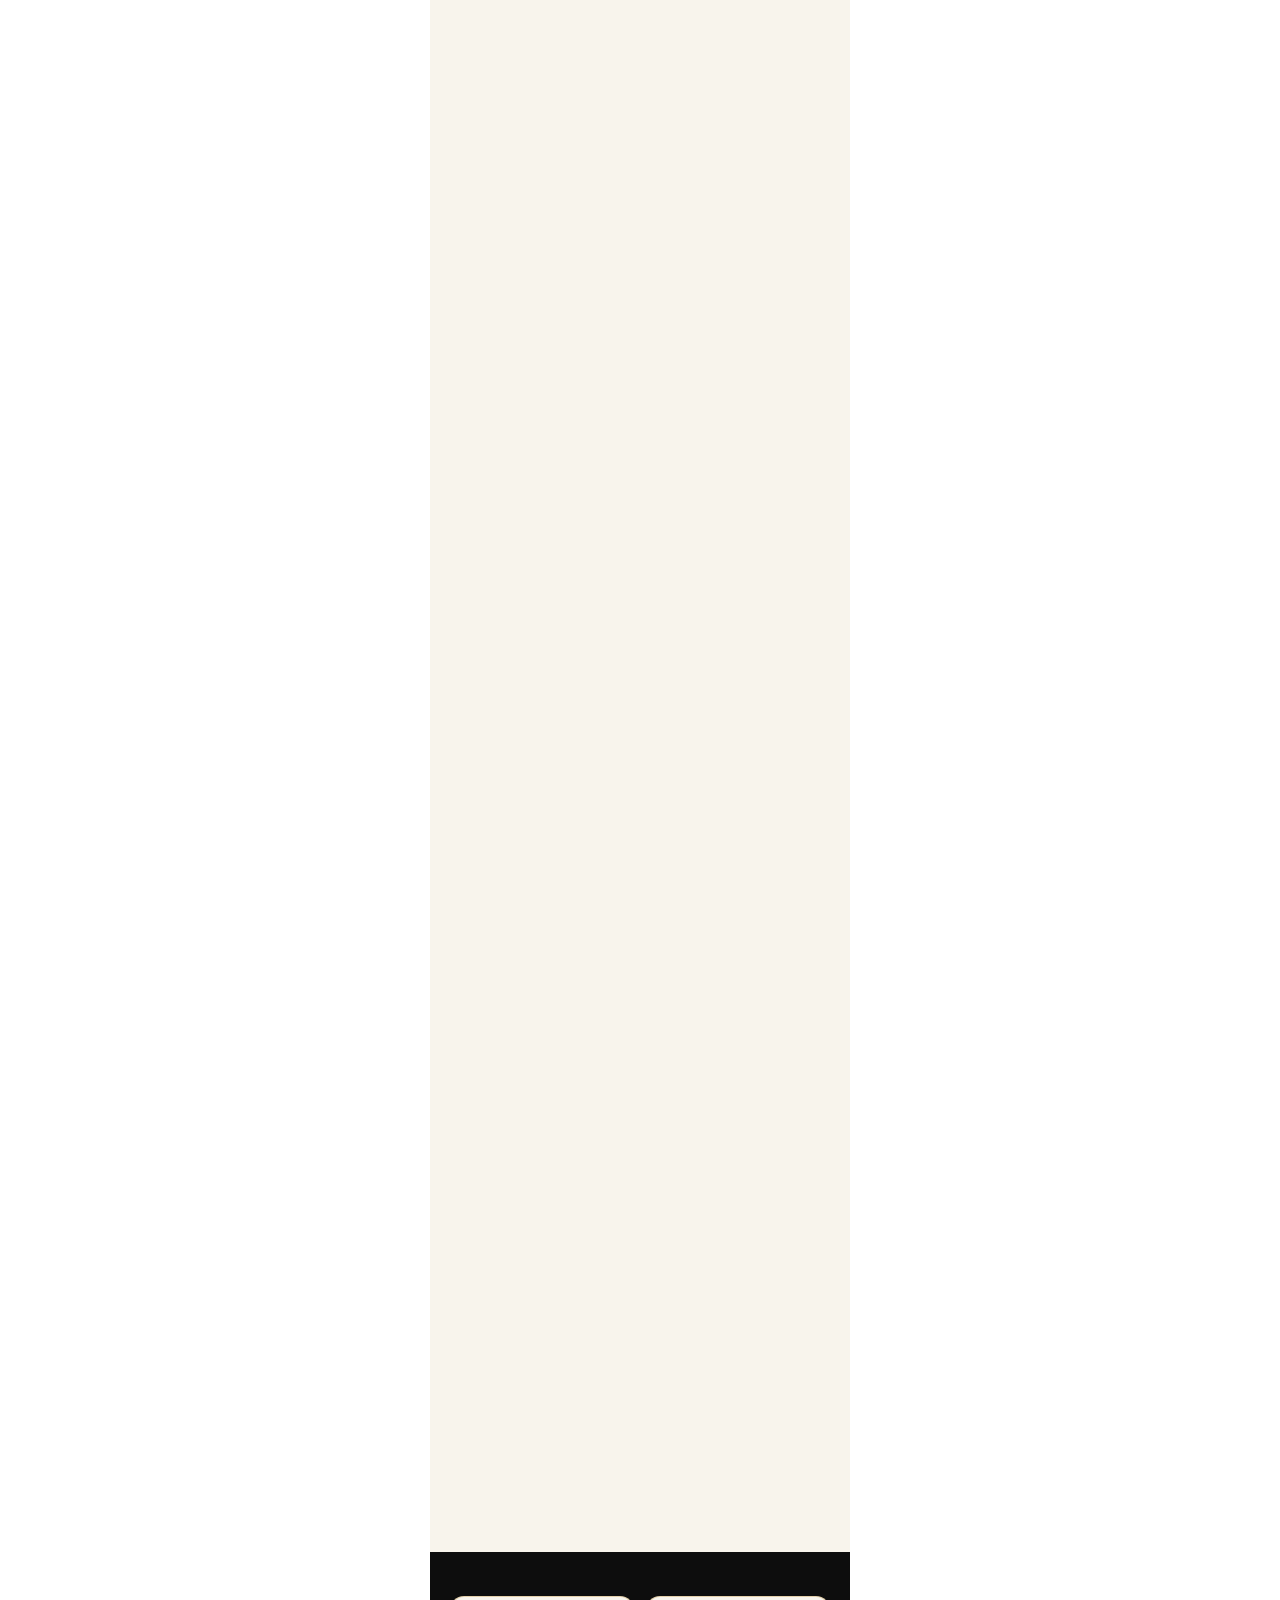
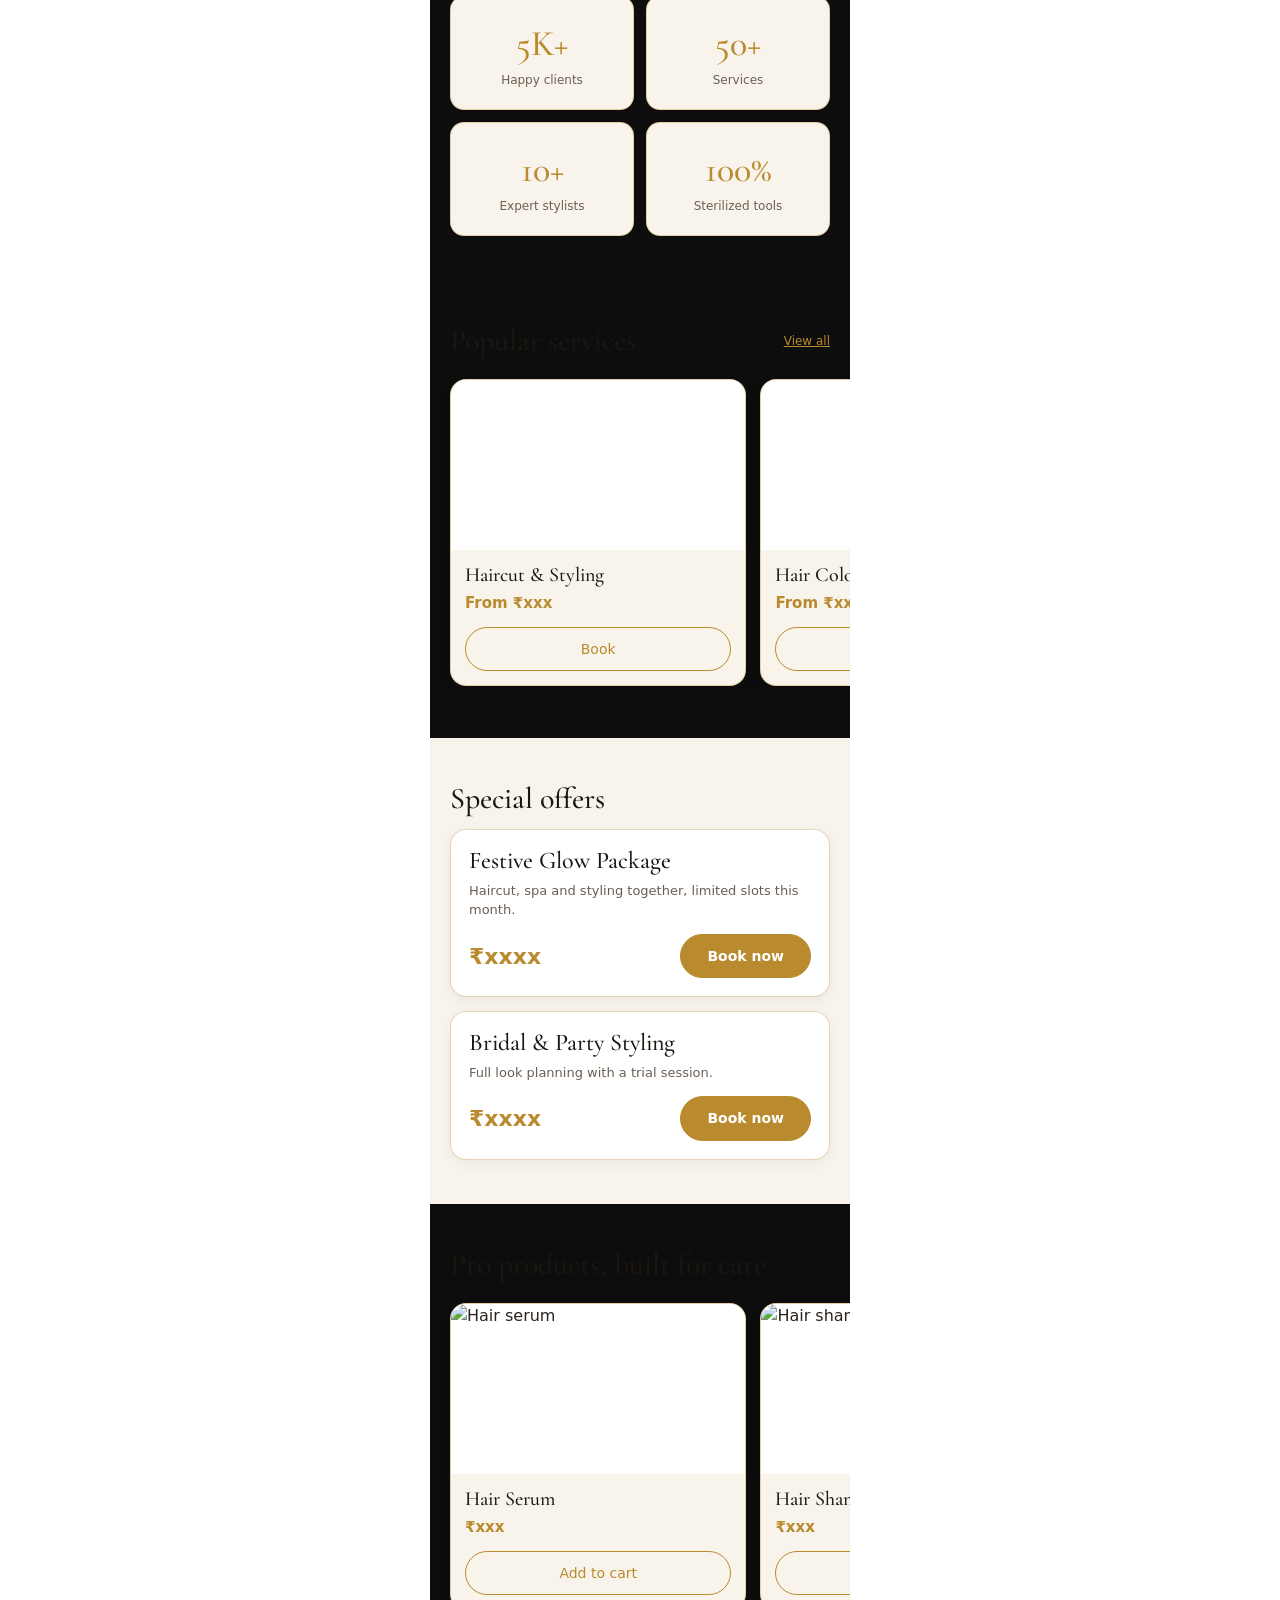
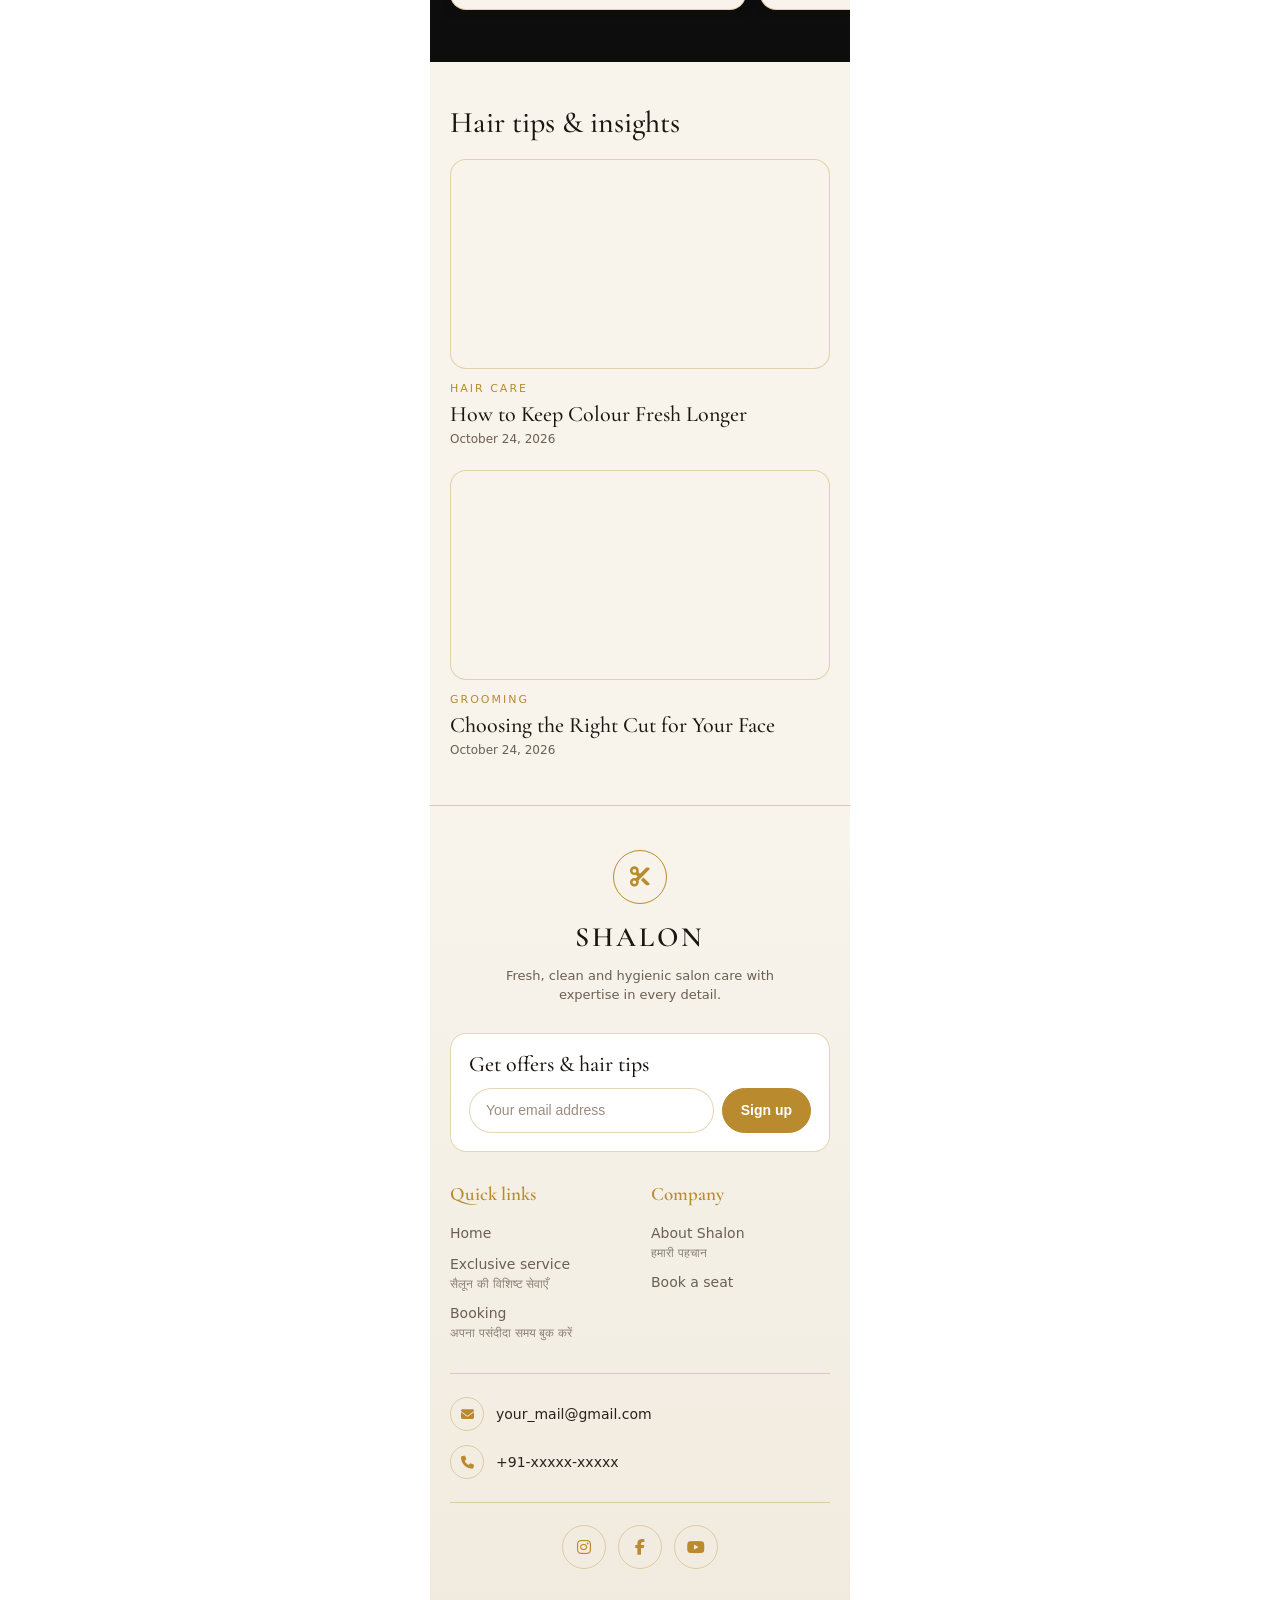
==== commit 23b71da9: "Update index.html" ====
--- a/index.html
+++ b/index.html
@@ -39,7 +39,7 @@
 .btn.block{display:block;text-align:center;width:100%}
 .lead{color:var(--muted);font-size:14px;margin:14px 0 22px}
 
-/* ===== HERO (dark overlay over video, so text stays light) ===== */
+/* ===== HERO ===== */
 .hero{position:relative;min-height:640px;padding:110px 20px 36px;display:flex;flex-direction:column;justify-content:flex-end;text-align:center;overflow:hidden}
 .hero video::-webkit-media-controls,.hero video::-webkit-media-controls-start-playback-button,.hero video::-webkit-media-controls-overlay-play-button,.hero video::-webkit-media-controls-panel{display:none!important;-webkit-appearance:none;opacity:0}
 .hero video{position:absolute;inset:0;width:100%;height:100%;object-fit:cover;pointer-events:none;z-index:0}
@@ -52,8 +52,8 @@
 .hero .btn.solid{background:#dfb15b;color:#1a0f0a}
 .hero .btns{display:flex;gap:10px;justify-content:center;margin-top:6px}
 
-/* ===== 3 CARDS (white text over image overlay) ===== */
-.cards{display:grid;gap:14px;padding-top:20px}
+/* ===== 3 CARDS ===== */
+.cards{display:grid;gap:14px;padding-top:20px; background-color: rgb(255, 249, 247);}
 .card{position:relative;height:250px;border-radius:18px;overflow:hidden;display:flex;flex-direction:column;justify-content:flex-end;padding:20px;border:1px solid var(--line);background-size:cover;background-position:center}
 .card::before{content:"";position:absolute;inset:0;background:linear-gradient(rgba(0,0,0,.15),rgba(0,0,0,.85))}
 .card>*{position:relative}
@@ -65,7 +65,7 @@
 .c2{background-image:url('https://www.lorealprofessionnel.in/-/media/project/loreal/brand-sites/lp/apac/in/hair-styling/landing-page/lp_techni_art_all-white_new.jpg?rev=978910a1eee34291bf019a44443018f6&cx=0.48&cy=0.44&cw=1920&ch=1920&hash=4C06B0BBB22F4AA39F84CC1EE157455F')}
 .c3{background-image:url('https://encrypted-tbn0.gstatic.com/images?q=tbn:ANd9GcSMfWWqhnqsvd2nVAhHO0aEXGC0AvzzGhouAX6dW5saA3_AjI88C7gVAsNF&s=10')}
 
-/* ===== STORY (off-white) ===== */
+/* ===== STORY ===== */
 .story{background:var(--bg2)}
 .story .img{height:300px;border-radius:18px;background:url('1791623026520.png') center/cover;margin-bottom:22px;border:1px solid var(--line)}
 .story .img#storyFrames{background-color:#000;background-size:cover;background-position:center;background-repeat:no-repeat}
@@ -73,91 +73,17 @@
 .story p{color:var(--muted);font-size:14px}
 
 /* ===== STORY SCROLL-DRIVEN FRAME ANIMATION ===== */
-#storySection{
-position:relative;
-height:350vh;
-padding:0 20px;
-background:var(--bg2);
-box-sizing:border-box;
-}
-#storySection .story-sticky{
-position:-webkit-sticky;
-position:sticky;
-top:104px;
-padding-top:20px;
-padding-bottom:24px;
-width:100%;
-box-sizing:border-box;
-}
-#storySection .img#storyFrames{
-position:relative;
-height:370px;
-width:100%;
-border-radius:18px;
-border:1px solid var(--line);
-overflow:hidden;
-background-color:#000;
-margin-bottom:20px;
-box-sizing:border-box;
-}
-#storySection #storyCanvas{
-width:100%;
-height:100%;
-display:block;
-border-radius:17px;
-}
+#storySection{position:relative;height:350vh;padding:0 20px;background:var(--bg2);box-sizing:border-box}
+#storySection .story-sticky{position:-webkit-sticky;position:sticky;top:104px;padding-top:20px;padding-bottom:24px;width:100%;box-sizing:border-box}
+#storySection .img#storyFrames{position:relative;height:370px;width:100%;border-radius:18px;border:1px solid var(--line);overflow:hidden;background-color:#000;margin-bottom:20px;box-sizing:border-box}
+#storySection #storyCanvas{width:100%;height:100%;display:block;border-radius:17px}
 #storySection .story-view-label{
-display:block !important;
-position:relative !important;
-z-index:20 !important;
-width:100%;
-min-height:38px;
-margin:0 0 12px;
-padding:8px 12px;
-color:#b98a2e !important;
-background:#ffffff !important;
-border:1px solid rgba(185,138,46,.5);
-border-radius:10px;
-font-family:var(--head);
-font-size:19px !important;
-font-weight:600 !important;
-letter-spacing:2px;
-text-transform:uppercase;
-text-align: center;
-line-height:20px;
-opacity:1 !important;
-visibility:visible !important;
-}
-#storySection .story-debug{
-position:absolute;
-top:10px;
-right:10px;
-background:rgba(0,0,0,.75);
-color:#00ff88;
-font-family:ui-monospace,SFMono-Regular,Menlo,Monaco,Consolas,monospace;
-font-size:11px;
-padding:4px 8px;
-border-radius:6px;
-border:1px solid rgba(0,255,136,.3);
-pointer-events:none;
-z-index:10;
-}
-#storySection .story-error{
-position:absolute;
-inset:10px;
-display:flex;
-align-items:center;
-justify-content:center;
-padding:12px;
-text-align:center;
-color:#ff6b6b;
-background:rgba(1,4,10,.95);
-border:1px solid #ff4d4d;
-border-radius:12px;
-font-size:12px;
-word-break:break-all;
-z-index:11;
-}
+display:block !important;position:relative !important;z-index:20 !important;width:100%;min-height:38px;margin:0 0 12px;padding:8px 12px;
+color:#b98a2e !important;background:#ffffff !important;border:1px solid rgba(185,138,46,.5);border-radius:10px;
+font-family:var(--head);font-size:19px !important;font-weight:600 !important;letter-spacing:2px;text-transform:uppercase;text-align:center;line-height:20px;opacity:1 !important;visibility:visible !important;
+}
+#storySection .story-debug{position:absolute;top:10px;right:10px;background:rgba(0,0,0,.75);color:#00ff88;font-family:ui-monospace,SFMono-Regular,Menlo,Monaco,Consolas,monospace;font-size:11px;padding:4px 8px;border-radius:6px;border:1px solid rgba(0,255,136,.3);pointer-events:none;z-index:10}
+#storySection .story-error{position:absolute;inset:10px;display:flex;align-items:center;justify-content:center;padding:12px;text-align:center;color:#ff6b6b;background:rgba(1,4,10,.95);border:1px solid #ff4d4d;border-radius:12px;font-size:12px;word-break:break-all;z-index:11}
 @media (max-height:640px){
 #storySection .story-sticky{top:88px;padding-top:10px}
 #storySection .img#storyFrames{height:min(320px,48vh);margin-bottom:14px}
@@ -195,7 +121,7 @@
 .post h3{font-size:22px;color:var(--cream);margin-top:4px}
 .post span{font-size:12px;color:var(--muted)}
 
-/* ===== FOOTER (off-white) ===== */
+/* ===== FOOTER ===== */
 .footer{background:linear-gradient(180deg,var(--bg2),#f1ebdf);border-top:1px solid var(--line);padding:44px 22px 28px}
 .f-brand{text-align:center}
 .f-brand .mark{width:54px;height:54px;border:1px solid var(--gold);border-radius:50%;display:grid;place-items:center;margin:0 auto 12px;color:var(--gold);font-size:20px}
@@ -222,7 +148,6 @@
 .social a{width:44px;height:44px;border:1px solid var(--line);border-radius:50%;display:grid;place-items:center;color:var(--gold);text-decoration:none}
 .social a:hover{background:var(--gold);color:#fff}
 .copy{text-align:center;font-size:11px;color:#8d8176;margin:22px 0 0}
-
 
 /* ===== ALIGNMENT FIXES ===== */
 html,body{overflow-x:clip}
@@ -269,17 +194,28 @@
 .nvc{width:calc(100% - 20px);max-width:390px}
 .brand-nav{position:absolute;top:50%;left:50%;right:auto;transform:translate(-50%,-50%);height:auto;max-width:none;width:max-content}
 
-/* ===== MELODRAMA FONT (menu titles) + THEME RE-ASSERT AFTER salon.css ===== */
+/* ===== MELODRAMA FONT (menu titles) + THEME RE-ASSERT ===== */
 .nvchh{font-family:var(--head);font-weight:500}
 body{background:var(--bg);color:var(--text)}
 .story,#storySection{background:var(--bg2)}
 
+/* ===== BLOG POPUP (unique names so salon.css cannot clash) ===== */
+.bpop{position:fixed!important;top:0!important;left:0!important;right:0!important;bottom:0!important;background:rgba(0,0,0,.75)!important;display:none!important;align-items:center;justify-content:center;z-index:2147483000!important;padding:16px;transform:none!important}
+.bpop.open{display:flex!important}
+.bpop-box{position:relative;width:100%;max-width:390px;max-height:88vh;overflow-y:auto;background:#fff;border-radius:14px;border:1px solid var(--line)}
+.bpop-bar{display:flex;justify-content:space-between;align-items:center;padding:10px 14px;border-bottom:1px solid var(--line);position:sticky;top:0;background:#fff;z-index:2}
+.bpop-bar b{font-family:var(--head);font-size:16px;color:var(--cream)}
+.bpop-close{width:34px;height:34px;border-radius:50%;border:1px solid var(--gold);background:#fff;color:var(--gold);font-size:20px;line-height:1;cursor:pointer;padding:0}
+.bpop .hc{width:100%;height:auto;border-radius:0;border:0;margin:0;overflow:hidden;background:#fff}
+.bpop .hcyt{width:100%;aspect-ratio:16/9;margin:0;border:0}
+.bpop .hcyt iframe{width:100%;height:100%;border:0;display:block}
+.bpop .hcp{font-size:15px;font-weight:bold;padding:12px 15px 18px 20px;margin:0;color:var(--text)}
 </style>
 </head>
 <body>
 <div class="mobile-container">
 
-<!-- NAVBAR (same as before) + BRAND LOGO -->
+<!-- NAVBAR + BRAND LOGO -->
 <nav class="nv">
 <div class="nvmn" id="nvmn">
 <div class="menu-circle">
@@ -393,8 +329,8 @@
 <!-- BLOG -->
 <section class="story">
 <div class="head"><h2>Hair tips &amp; insights</h2></div>
-<a href="#" class="post"><div class="pic" style="background-image:url('https://encrypted-tbn0.gstatic.com/images?q=tbn:ANd9GcRZKs2LlQDqoWXg4TVcefrcnYHuTX5jMCkz4CoFMiQtcWSLlq6bAwI6_KY&s=10https://images.unsplash.com/photo-1522337360788-8b13dee7a37e?auto=format&fit=crop&w=600&q=80')"></div><small>HAIR CARE</small><h3>How to Keep Colour Fresh Longer</h3><span>October 24, 2026</span></a>
-<a href="#" class="post"><div class="pic" style="background-image:url('https://viralpur.org/wp-content/uploads/2026/10/ChatGPT-Hairstyle-Prompt-for-man.png')"></div><small>GROOMING</small><h3>Choosing the Right Cut for Your Face</h3><span>October 24, 2026</span></a>
+<a href="#" class="post" data-blogpop="blogpop1"><div class="pic" style="background-image:url('https://encrypted-tbn0.gstatic.com/images?q=tbn:ANd9GcRZKs2LlQDqoWXg4TVcefrcnYHuTX5jMCkz4CoFMiQtcWSLlq6bAwI6_KY&s=10')"></div><small>HAIR CARE</small><h3>How to Keep Colour Fresh Longer</h3><span>October 24, 2026</span></a>
+<a href="#" class="post" data-blogpop="blogpop2"><div class="pic" style="background-image:url('https://viralpur.org/wp-content/uploads/2026/10/ChatGPT-Hairstyle-Prompt-for-man.png')"></div><small>GROOMING</small><h3>Choosing the Right Cut for Your Face</h3><span>October 24, 2026</span></a>
 </section>
 
 <!-- FOOTER -->
@@ -441,8 +377,91 @@
 <a href="#" aria-label="Facebook"><i class="fa-brands fa-facebook-f"></i></a>
 <a href="#" aria-label="YouTube"><i class="fa-brands fa-youtube"></i></a>
 </div>
-<p class="copy">© 2026 Shalon. All rights reserved.</p>
 </footer>
+
+<!-- BLOG POPUP 1 -->
+<div class="bpop" id="blogpop1" aria-hidden="true">
+<div class="bpop-box" role="dialog" aria-modal="true">
+<div class="bpop-bar">
+<b>Hair Care</b>
+<button class="bpop-close" type="button" aria-label="Close">&times;</button>
+</div>
+<div class="hc">
+<div class="hcyt">
+<iframe
+data-src="https://www.youtube.com/embed/fvgdROgSQj4"
+title="YouTube video player"
+allow="accelerometer; autoplay; clipboard-write; encrypted-media; gyroscope; picture-in-picture"
+allowfullscreen>
+</iframe>
+</div>
+<p class="hcp">Traya offers a science-based hair fall solution that targets the root cause of hair loss, not just the symptoms. Its plan combines three approaches: Ayurveda, dermatology, and nutrition.
+<br><br>
+The process has three steps. First, you take a 2-4 minute online hair test to identify what’s behind your hair fall. Second, based on your answers, experts suggest a personalised plan. Third, a Traya hair coach guides you through your journey, which typically lasts 3-5 months.
+<br><br>
+The plan looks at five key factors that affect hair health: nutrition, digestion, hormones, stress, and environment. For example, nutrient deficiencies can slow growth, while high stress can disrupt the natural hair cycle and increase shedding.
+<br><br>
+Daily use is simple: the “2x2 routine” takes about two minutes, twice a day. Traya says 93% of users noticed results within five months, though this comes from its own internal study (December 2022), not independent research.
+</p>
+</div>
+</div>
+</div>
+
+<!-- BLOG POPUP 2 -->
+<div class="bpop" id="blogpop2" aria-hidden="true">
+<div class="bpop-box" role="dialog" aria-modal="true">
+<div class="bpop-bar">
+<b>Grooming</b>
+<button class="bpop-close" type="button" aria-label="Close">&times;</button>
+</div>
+<div class="hc">
+<div class="hcyt">
+<iframe
+data-src="https://www.youtube.com/embed/zXIofF28eYk"
+title="YouTube video player"
+allow="accelerometer; autoplay; clipboard-write; encrypted-media; gyroscope; picture-in-picture"
+allowfullscreen>
+</iframe>
+</div>
+<p class="hcp">Choosing the right haircut is essential for enhancing your appearance and highlighting your best features. Every face shape is unique, and the right hairstyle can create balance, improve proportions, and complement your personality. Before selecting a haircut, consider your face shape, hair texture, thickness, and personal style. Oval faces suit various hairstyles, while round faces benefit from cuts that add height and definition. Square faces look great with softer layers and textured styles, whereas longer faces can be balanced with fringes and fuller hairstyles.
+<br><br>
+Your lifestyle and grooming routine also play an important role in choosing the perfect haircut. A professional barber can recommend styles that suit your facial structure and preferences. Whether you prefer a modern fade, classic side part, textured crop, or longer hairstyle, choose a cut that makes you feel confident and comfortable. Communicate clearly with your barber and maintain your haircut regularly to achieve a clean, stylish, and well-groomed appearance.
+</p>
+</div>
+</div>
+</div>
+
+<!-- BLOG POPUP 3 -->
+<div class="bpop" id="blogpop3" aria-hidden="true">
+<div class="bpop-box" role="dialog" aria-modal="true">
+<div class="bpop-bar">
+<b>Hair Care</b>
+<button class="bpop-close" type="button" aria-label="Close">&times;</button>
+</div>
+<div class="hc">
+
+<div class="hcyt">
+  <iframe
+    data-src="https://www.youtube.com/embed/zXIofF28eYk"
+    title="YouTube video player"
+    referrerpolicy="strict-origin-when-cross-origin"
+    allow="accelerometer; autoplay; clipboard-write; encrypted-media; gyroscope; picture-in-picture"
+    allowfullscreen>
+  </iframe>
+</div>
+
+<p class="hcp">Traya offers a science-based hair fall solution that targets the root cause of hair loss, not just the symptoms. Its plan combines three approaches: Ayurveda, dermatology, and nutrition.
+<br><br>
+The process has three steps. First, you take a 2-4 minute online hair test to identify what’s behind your hair fall. Second, based on your answers, experts suggest a personalised plan. Third, a Traya hair coach guides you through your journey, which typically lasts 3-5 months.
+<br><br>
+The plan looks at five key factors that affect hair health: nutrition, digestion, hormones, stress, and environment. For example, nutrient deficiencies can slow growth, while high stress can disrupt the natural hair cycle and increase shedding.
+<br><br>
+Daily use is simple: the “2x2 routine” takes about two minutes, twice a day. Traya says 93% of users noticed results within five months, though this comes from its own internal study (December 2022), not independent research.
+</p>
+
+</div>
+</div>
+</div>
 
 </div>
 <script src="salon.js"></script>
@@ -467,12 +486,11 @@
 })();
 </script>
 
-<!-- STORY: 225 FRAME SCROLL ANIMATION (Canvas & Sticky Pin) -->
+<!-- STORY: 225 FRAME SCROLL ANIMATION -->
 <script>
 (function(){
 var TOTAL_FRAMES = 225;
 var DEBUG = false;
-
 var section = document.getElementById('storySection');
 var stickyEl = document.getElementById('storySticky');
 var box = document.getElementById('storyFrames');
@@ -480,7 +498,6 @@
 var dbgBadge = document.getElementById('storyDbg');
 var errBox = document.getElementById('storyErr');
 var viewLabel = document.getElementById('storyViewLabel');
-
 if(!section || !stickyEl || !box || !canvas) return;
 
 var ctx = canvas.getContext('2d');
@@ -490,9 +507,7 @@
 var hasDrawnAny = false;
 var ticking = false;
 
-function getFramePath(i){
-return 'frame_' + String(i).padStart(3,'0') + '.jpg';
-}
+function getFramePath(i){ return 'frame_' + String(i).padStart(3,'0') + '.jpg'; }
 
 function updateDebugBadge(frameNum){
 if(!dbgBadge) return;
@@ -512,29 +527,14 @@
 
 function renderCover(img){
 if(!ctx || !img || !img.complete || img.naturalWidth === 0 || canvas.width === 0 || canvas.height === 0) return;
-
-var cw = canvas.width;
-var ch = canvas.height;
-var iw = img.naturalWidth;
-var ih = img.naturalHeight;
-
-var cRatio = cw / ch;
-var iRatio = iw / ih;
-
+var cw = canvas.width, ch = canvas.height, iw = img.naturalWidth, ih = img.naturalHeight;
+var cRatio = cw / ch, iRatio = iw / ih;
 var dw, dh, dx, dy;
-
 if(iRatio > cRatio){
-dh = ch;
-dw = iw * (ch / ih);
-dx = (cw - dw) / 2;
-dy = 0;
+dh = ch; dw = iw * (ch / ih); dx = (cw - dw) / 2; dy = 0;
 } else {
-dw = cw;
-dh = ih * (cw / iw);
-dx = 0;
-dy = (ch - dh) / 2;
-}
-
+dw = cw; dh = ih * (cw / iw); dx = 0; dy = (ch - dh) / 2;
+}
 ctx.clearRect(0, 0, cw, ch);
 ctx.drawImage(img, dx, dy, dw, dh);
 hasDrawnAny = true;
@@ -547,22 +547,16 @@
 }
 for(var offset = 1; offset < TOTAL_FRAMES; offset++){
 var prev = targetIdx - offset;
-if(prev >= 0 && frames[prev] && frames[prev].complete && frames[prev].naturalWidth > 0){
-return frames[prev];
-}
+if(prev >= 0 && frames[prev] && frames[prev].complete && frames[prev].naturalWidth > 0){ return frames[prev]; }
 var next = targetIdx + offset;
-if(next < TOTAL_FRAMES && frames[next] && frames[next].complete && frames[next].naturalWidth > 0){
-return frames[next];
-}
+if(next < TOTAL_FRAMES && frames[next] && frames[next].complete && frames[next].naturalWidth > 0){ return frames[next]; }
 }
 return null;
 }
 
 function drawCurrentFrame(){
 var img = getNearestLoadedImage(currentFrameIndex);
-if(img){
-renderCover(img);
-}
+if(img){ renderCover(img); }
 updateDebugBadge(currentFrameIndex);
 }
 
@@ -571,10 +565,8 @@
 var dpr = Math.min(window.devicePixelRatio || 1, 2);
 var w = rect.width || 380;
 var h = rect.height || 300;
-
 var newW = Math.round(w * dpr);
 var newH = Math.round(h * dpr);
-
 if(canvas.width !== newW || canvas.height !== newH){
 canvas.width = newW;
 canvas.height = newH;
@@ -588,33 +580,22 @@
 if(frames[idx].complete && onLoaded) onLoaded(frames[idx]);
 return;
 }
-
 var img = new Image();
 var src = getFramePath(frameNum);
 img.src = src;
-
 img.onload = function(){
 frames[idx] = img;
 loadedCount++;
 if(onLoaded) onLoaded(img);
 updateDebugBadge(currentFrameIndex);
-if(currentFrameIndex === frameNum || !hasDrawnAny){
-drawCurrentFrame();
-}
+if(currentFrameIndex === frameNum || !hasDrawnAny){ drawCurrentFrame(); }
 };
-
-img.onerror = function(){
-showError(src);
-};
-
+img.onerror = function(){ showError(src); };
 frames[idx] = img;
 }
 
 function preloadRemainingFrames(){
-var nextIndex = 2;
-var BATCH_SIZE = 8;
-var BATCH_INTERVAL = 30;
-
+var nextIndex = 2, BATCH_SIZE = 8, BATCH_INTERVAL = 30;
 function nextBatch(){
 var count = 0;
 while(nextIndex <= TOTAL_FRAMES && count < BATCH_SIZE){
@@ -622,11 +603,8 @@
 nextIndex++;
 count++;
 }
-if(nextIndex <= TOTAL_FRAMES){
-setTimeout(nextBatch, BATCH_INTERVAL);
-}
-}
-
+if(nextIndex <= TOTAL_FRAMES){ setTimeout(nextBatch, BATCH_INTERVAL); }
+}
 setTimeout(nextBatch, 50);
 }
 
@@ -636,7 +614,6 @@
 var stickyHeight = stickyEl.offsetHeight;
 var runway = rect.height - stickyHeight;
 if(runway <= 0) return;
-
 var stickyTop = parseFloat(window.getComputedStyle(stickyEl).top) || 104;
 var progress = Math.max(0, Math.min(1, (stickyTop - rect.top) / runway));
 var targetFrame = 1 + Math.round(progress * (TOTAL_FRAMES - 1));
@@ -644,7 +621,6 @@
 var viewIndex = Math.min(4, Math.floor((targetFrame - 1) / (TOTAL_FRAMES / 5)));
 viewLabel.textContent = ['Front view', 'Left view', 'Back view', 'Right view', 'Front view'][viewIndex];
 }
-
 if(targetFrame !== currentFrameIndex || !hasDrawnAny){
 currentFrameIndex = targetFrame;
 drawCurrentFrame();
@@ -661,9 +637,7 @@
 window.addEventListener('scroll', onScroll, {passive:true});
 document.addEventListener('scroll', onScroll, {passive:true});
 var mobileContainer = document.querySelector('.mobile-container');
-if(mobileContainer){
-mobileContainer.addEventListener('scroll', onScroll, {passive:true});
-}
+if(mobileContainer){ mobileContainer.addEventListener('scroll', onScroll, {passive:true}); }
 
 window.addEventListener('resize', function(){
 resizeCanvas();
@@ -683,5 +657,55 @@
 updateScroll();
 })();
 </script>
+
+<!-- BLOG POPUP SCRIPT (works for blogpop1, blogpop2, ...) -->
+<script>
+(function(){
+var openPop = null;
+
+// move popups directly under <body> so nothing can hide them
+document.querySelectorAll('.bpop').forEach(function(p){ document.body.appendChild(p); });
+
+function openPopup(id){
+var pop = document.getElementById(id);
+if(!pop) return;
+var f = pop.querySelector('iframe');
+if(f && !f.getAttribute('src')) f.setAttribute('src', f.getAttribute('data-src') + '?autoplay=1&rel=0');
+pop.classList.add('open');
+pop.setAttribute('aria-hidden','false');
+document.body.style.overflow = 'hidden';
+openPop = pop;
+}
+
+function closePopup(){
+if(!openPop) return;
+var f = openPop.querySelector('iframe');
+if(f) f.removeAttribute('src');
+openPop.classList.remove('open');
+openPop.setAttribute('aria-hidden','true');
+document.body.style.overflow = '';
+openPop = null;
+}
+
+// one listener on the document (capture phase) so other scripts cannot block it
+document.addEventListener('click', function(e){
+var t = e.target.closest ? e.target.closest('[data-blogpop]') : null;
+if(t){
+e.preventDefault();
+e.stopPropagation();
+openPopup(t.getAttribute('data-blogpop'));
+return;
+}
+if(openPop && (e.target === openPop || e.target.closest('.bpop-close'))){
+e.preventDefault();
+closePopup();
+}
+}, true);
+
+document.addEventListener('keydown', function(e){
+if(e.key === 'Escape') closePopup();
+});
+})();
+</script>
 </body>
-</html> 
+</html>
--- a/salon.css
+++ b/salon.css
@@ -18,7 +18,7 @@
     min-height: 100vh;
     margin: auto;
     background: #0d0d0d;
-    padding: 20px 0 50px;
+    padding: 20px 0 0;
     overflow-x: clip;
 }
 .nv{
@@ -1158,4 +1158,4 @@
    font-family: "Kaushan Script", cursive;
   font-weight: 400;
   font-style: normal;
-}+}
